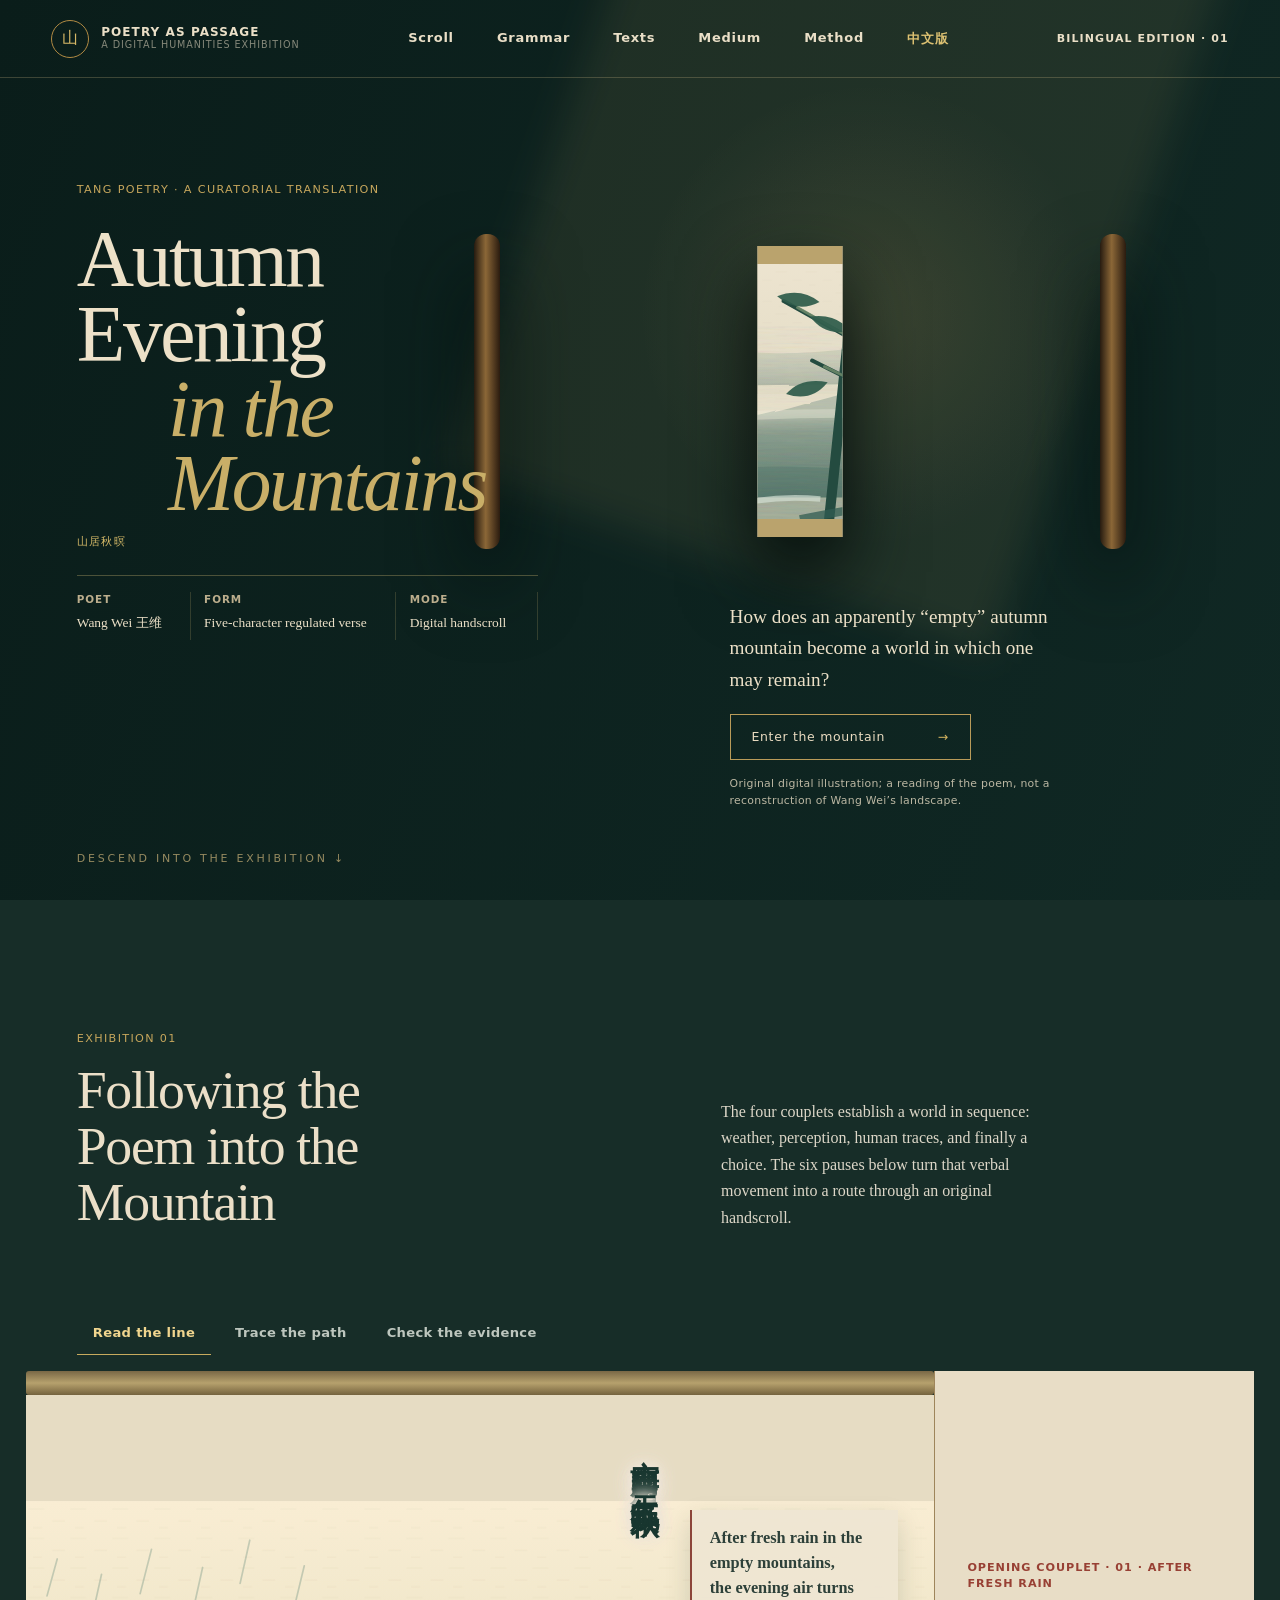
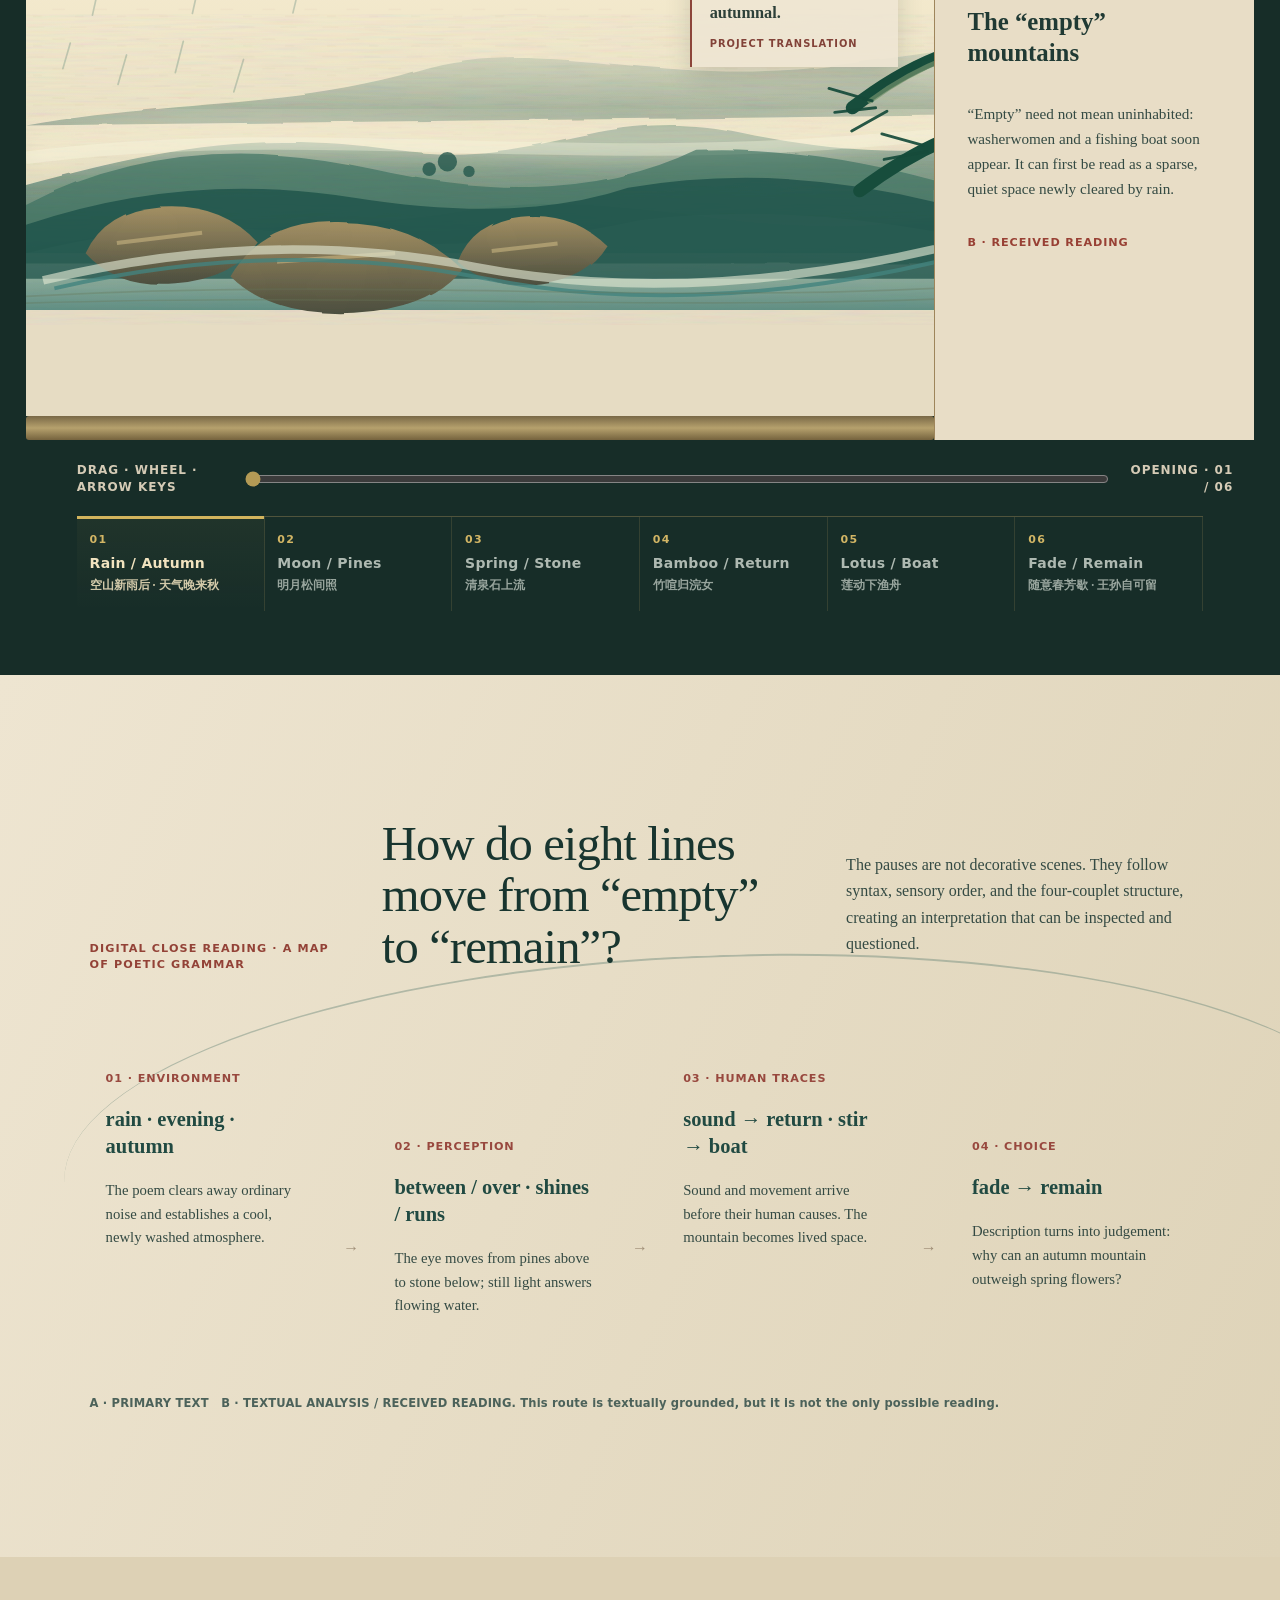
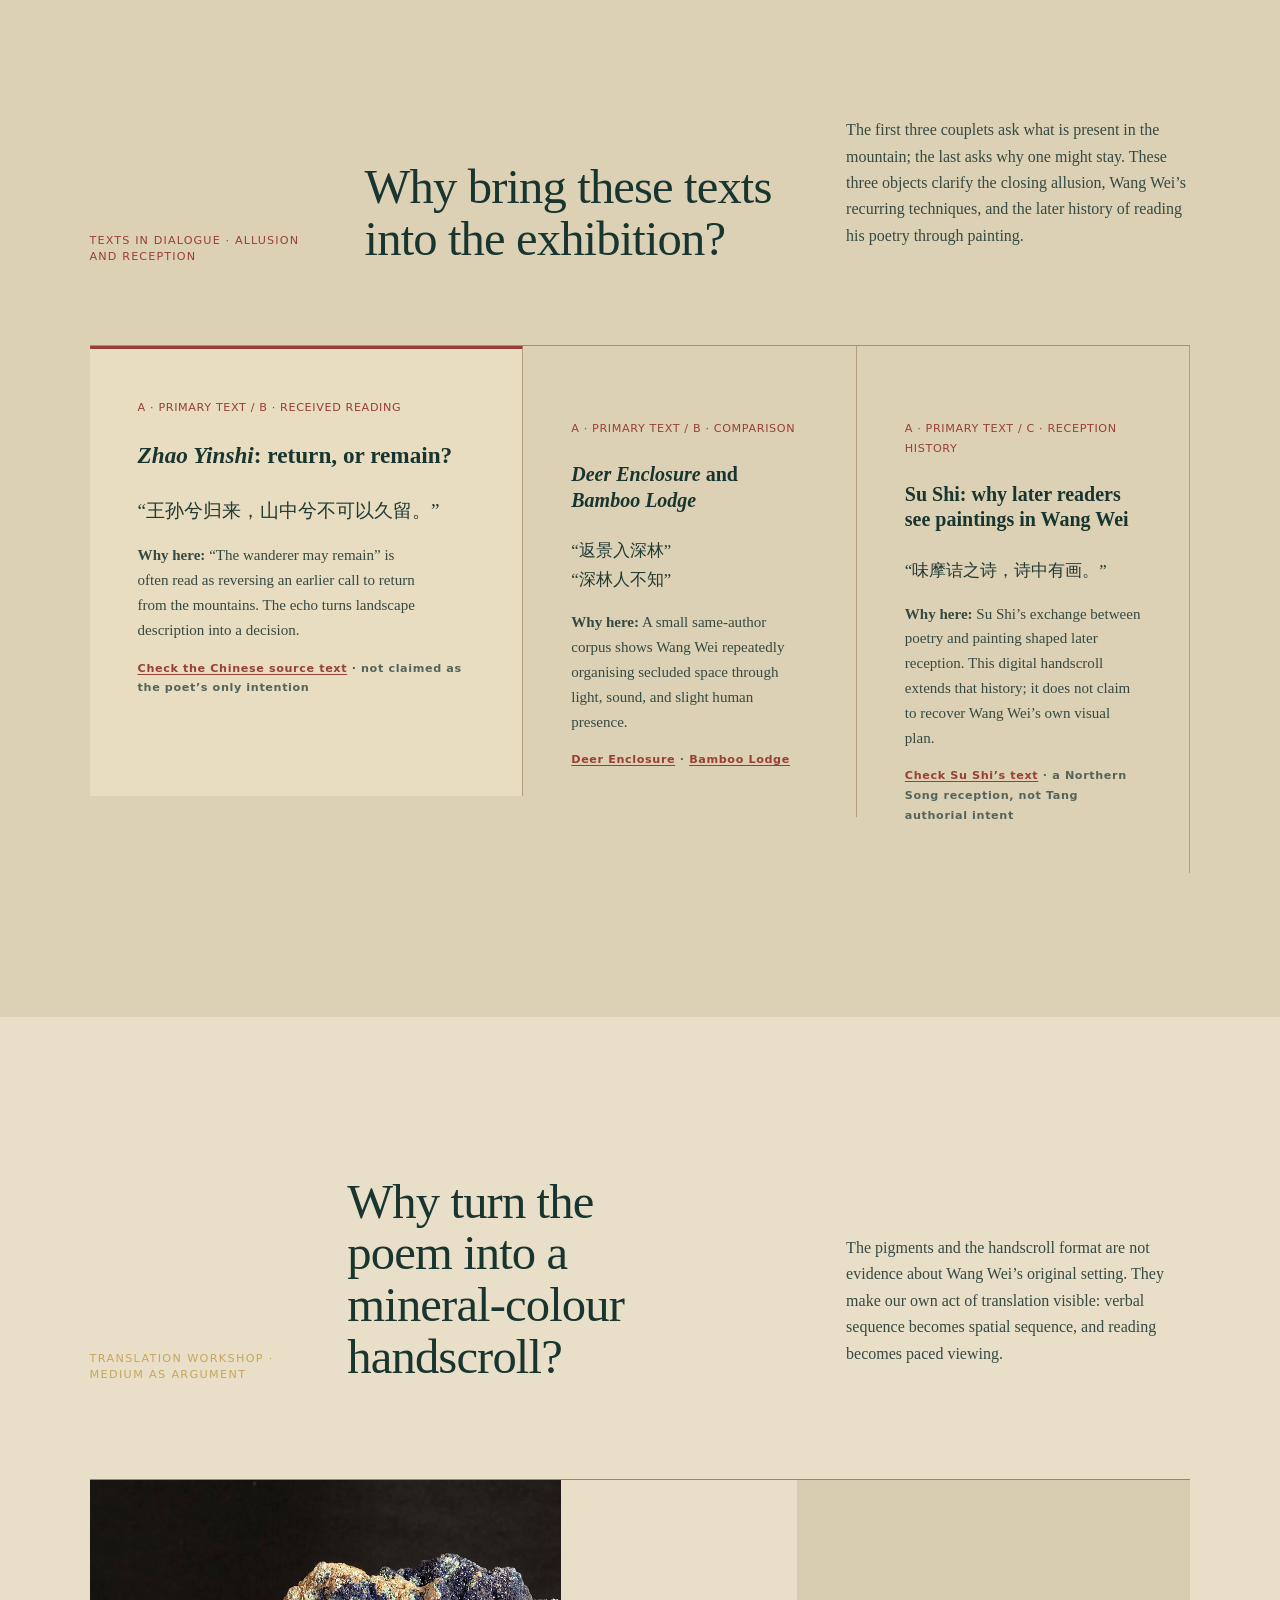
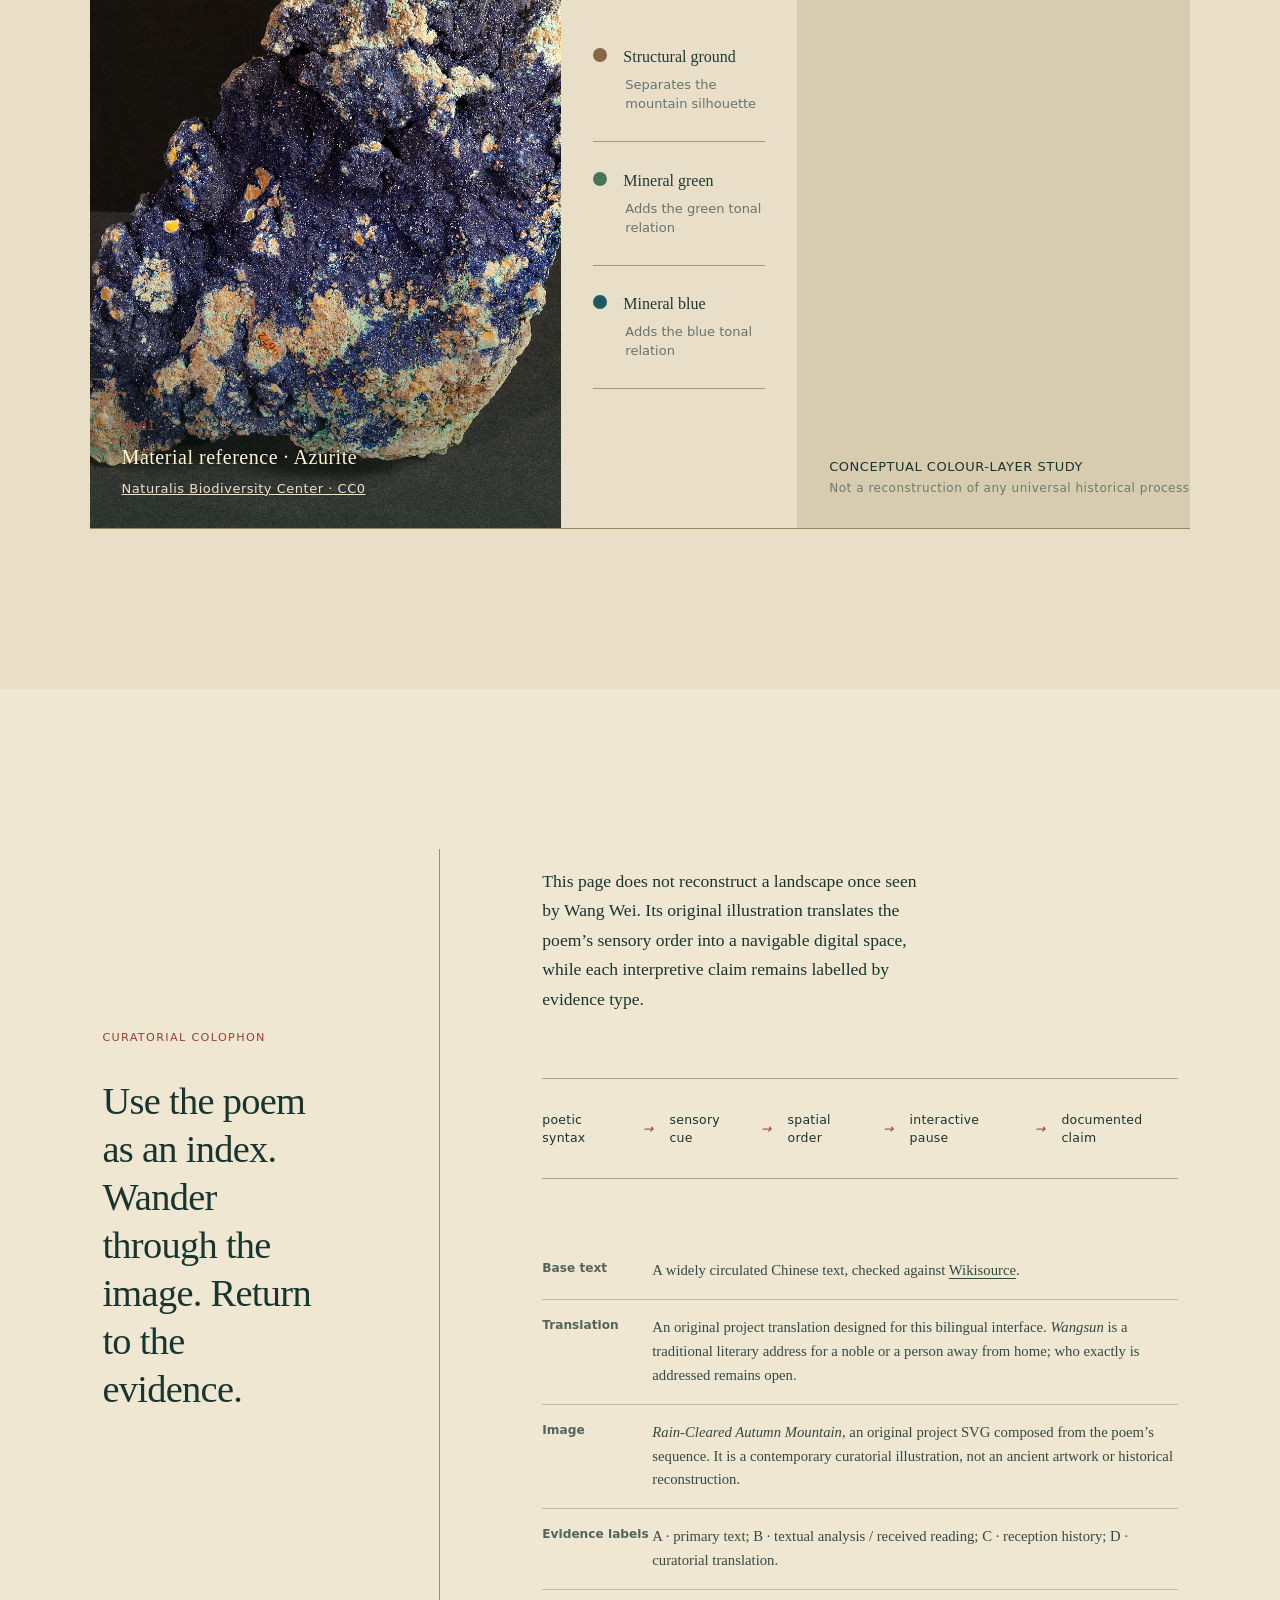
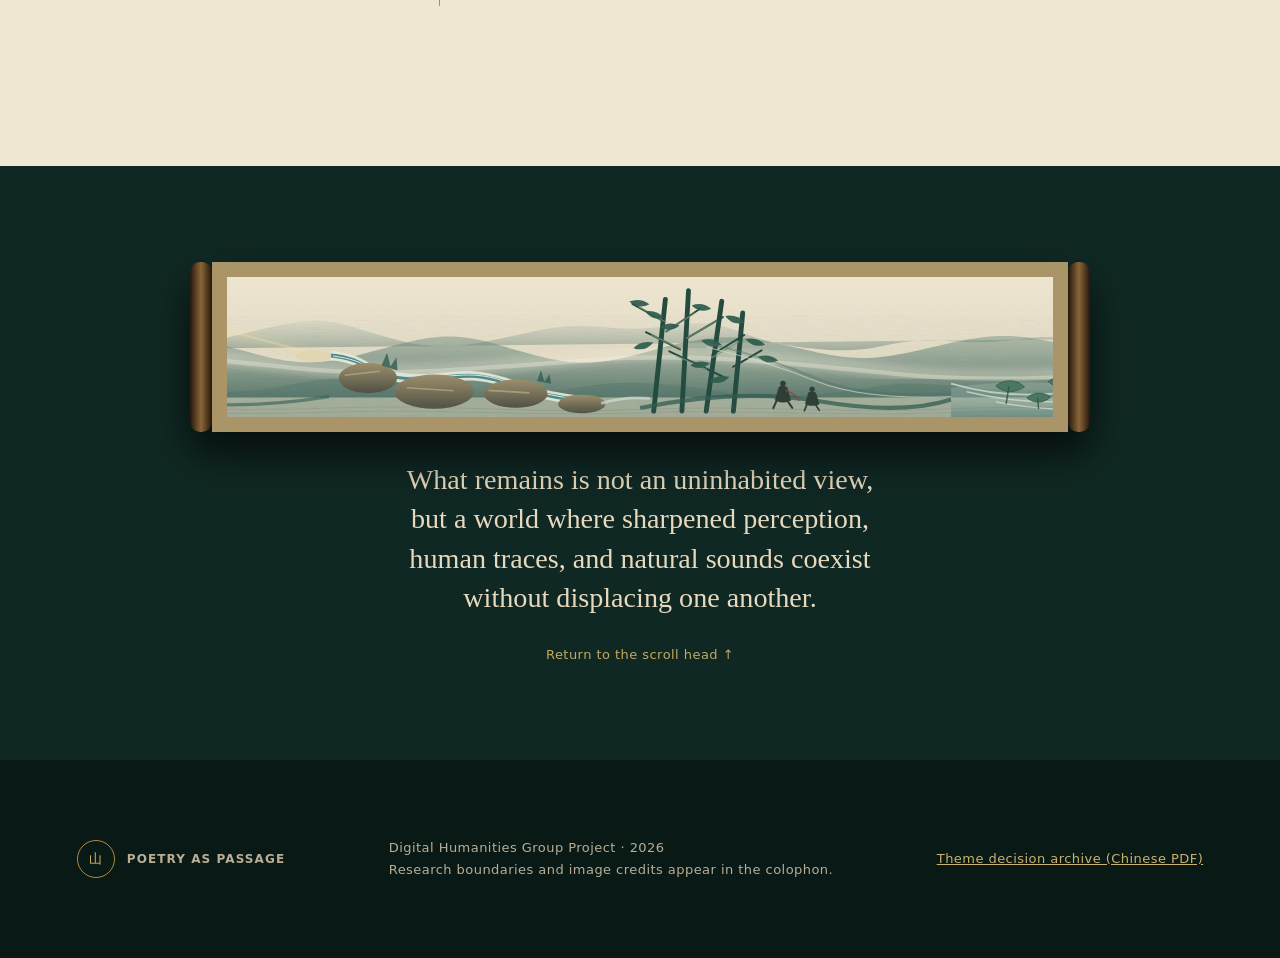
==== index.html @ 77732bb8 "Build bilingual poetry handscroll exhibition" ====
<!doctype html>
<html lang="en">
<head>
  <meta charset="utf-8">
  <meta name="viewport" content="width=device-width,initial-scale=1">
  <meta name="theme-color" content="#102824">
  <meta name="description" content="A bilingual digital handscroll close-reading Wang Wei's Autumn Evening in the Mountains.">
  <title>Autumn Evening in the Mountains · A Bilingual Digital Handscroll</title>
  <link rel="stylesheet" href="style.css">
  <link rel="stylesheet" href="style-en.css">
  <script src="app-en.js" defer></script>
</head>
<body class="page-en">
  <a class="skip" href="#exhibition">Skip to the handscroll</a>
  <header class="museum-header">
    <a class="brand" href="#top"><i aria-hidden="true">山</i><span>POETRY AS PASSAGE<small>A DIGITAL HUMANITIES EXHIBITION</small></span></a>
    <nav aria-label="Main navigation">
      <a href="#exhibition">Scroll</a><a href="#syntax-title">Grammar</a><a href="#context-title">Texts</a><a href="#materials">Medium</a><a href="#method">Method</a><a class="language" href="zh.html" lang="zh-CN">中文版</a>
    </nav>
    <button class="menu" type="button" aria-label="Open navigation" aria-expanded="false">☰</button>
    <span class="edition">BILINGUAL EDITION · 01</span>
  </header>

  <main id="top">
    <section class="prologue">
      <div class="room-light"></div>
      <div class="label">
        <p>TANG POETRY · A CURATORIAL TRANSLATION</p>
        <h1>Autumn Evening<br><em>in the Mountains</em></h1>
        <p class="title-cn" lang="zh-CN">山居秋暝</p>
        <dl>
          <div><dt>POET</dt><dd>Wang Wei <span lang="zh-CN">王维</span></dd></div>
          <div><dt>FORM</dt><dd>Five-character regulated verse</dd></div>
          <div><dt>MODE</dt><dd>Digital handscroll</dd></div>
        </dl>
      </div>
      <div class="closed-scroll" aria-hidden="true"><span></span><figure><img src="assets/handscroll/autumn-mountain-scroll.svg" alt=""></figure><span></span></div>
      <div class="promise">
        <p>How does an apparently “empty” autumn mountain become a world in which one may remain?</p>
        <button class="unroll" type="button">Enter the mountain <i>→</i></button>
        <small>Original digital illustration; a reading of the poem, not a reconstruction of Wang Wei’s landscape.</small>
      </div>
      <span class="scroll-down">DESCEND INTO THE EXHIBITION ↓</span>
    </section>

    <section class="exhibition" id="exhibition">
      <div class="exhibition-head">
        <div><span>EXHIBITION 01</span><h2>Following the Poem into the Mountain</h2></div>
        <p>The four couplets establish a world in sequence: weather, perception, human traces, and finally a choice. The six pauses below turn that verbal movement into a route through an original handscroll.</p>
      </div>
      <div class="lens" role="group" aria-label="Interpretive layer">
        <button class="active" data-lens="poem">Read the line</button><button data-lens="painting">Trace the path</button><button data-lens="research">Check the evidence</button>
      </div>
      <div class="scroll-shell">
        <div class="silk-top"></div>
        <div class="handscroll" tabindex="0" aria-label="Bilingual horizontal handscroll for Autumn Evening in the Mountains. Browse with the mouse wheel, drag, arrow keys, or the range control.">
          <article class="scene scene-1" data-step="1" data-couplet="Opening couplet"><div class="verse"><div class="verse-cn" lang="zh-CN"><b>空山新雨后</b><b>天气晚来秋</b></div><div class="verse-en"><span>After fresh rain in the empty mountains,<br>the evening air turns autumnal.</span><small>Project translation</small></div></div></article>
          <article class="scene scene-2" data-step="2" data-couplet="Second couplet"><div class="verse"><div class="verse-cn" lang="zh-CN"><b>明月松间照</b></div><div class="verse-en"><span>The bright moon shines between the pines;</span><small>Project translation</small></div></div></article>
          <article class="scene scene-3" data-step="3" data-couplet="Second couplet"><div class="verse"><div class="verse-cn" lang="zh-CN"><b>清泉石上流</b></div><div class="verse-en"><span>a clear spring flows over stones.</span><small>Project translation</small></div></div></article>
          <article class="scene scene-4" data-step="4" data-couplet="Third couplet"><div class="verse"><div class="verse-cn" lang="zh-CN"><b>竹喧归浣女</b></div><div class="verse-en"><span>Bamboo resounds—the washerwomen return;</span><small>Project translation</small></div></div></article>
          <article class="scene scene-5" data-step="5" data-couplet="Third couplet"><div class="verse"><div class="verse-cn" lang="zh-CN"><b>莲动下渔舟</b></div><div class="verse-en"><span>lotus leaves stir—a fishing boat moves downriver.</span><small>Project translation</small></div></div></article>
          <article class="scene scene-6" data-step="6" data-couplet="Closing couplet"><div class="verse"><div class="verse-cn" lang="zh-CN"><b>随意春芳歇</b><b>王孙自可留</b></div><div class="verse-en"><span>Let spring blossoms fade as they will:<br><i>Wangsun</i>—you may remain.</span><small>Project translation</small></div></div></article>
        </div>
        <div class="scroll-note" aria-live="polite"><span>OPENING COUPLET · 01</span><h3>“Empty” does not mean uninhabited</h3><p>People and boats appear later. Here, “empty mountains” first names a quiet, spacious condition of perception.</p><small>B · RECEIVED READING</small></div>
        <div class="silk-bottom"></div>
      </div>
      <div class="scroll-controls"><span class="hint">DRAG · WHEEL · ARROW KEYS</span><input class="scroll-progress" type="range" min="0" max="100" value="0" aria-label="Handscroll position"><span class="step">01 / 06</span></div>
      <div class="stop-picker" role="group" aria-label="Jump to a reading stop">
        <button type="button" data-stop="0" aria-current="true"><span>01</span><b>Rain / Autumn</b><small lang="zh-CN">空山新雨后 · 天气晚来秋</small></button>
        <button type="button" data-stop="1"><span>02</span><b>Moon / Pines</b><small lang="zh-CN">明月松间照</small></button>
        <button type="button" data-stop="2"><span>03</span><b>Spring / Stone</b><small lang="zh-CN">清泉石上流</small></button>
        <button type="button" data-stop="3"><span>04</span><b>Bamboo / Return</b><small lang="zh-CN">竹喧归浣女</small></button>
        <button type="button" data-stop="4"><span>05</span><b>Lotus / Boat</b><small lang="zh-CN">莲动下渔舟</small></button>
        <button type="button" data-stop="5"><span>06</span><b>Fade / Remain</b><small lang="zh-CN">随意春芳歇 · 王孙自可留</small></button>
      </div>
    </section>

    <section class="syntax" aria-labelledby="syntax-title">
      <div class="syntax-head"><span>DIGITAL CLOSE READING · A MAP OF POETIC GRAMMAR</span><h2 id="syntax-title">How do eight lines move from “empty” to “remain”?</h2><p>The pauses are not decorative scenes. They follow syntax, sensory order, and the four-couplet structure, creating an interpretation that can be inspected and questioned.</p></div>
      <div class="syntax-flow">
        <article><b>01 · ENVIRONMENT</b><strong>rain · evening · autumn</strong><p>The poem clears away ordinary noise and establishes a cool, newly washed atmosphere.</p></article><i>→</i>
        <article><b>02 · PERCEPTION</b><strong>between / over · shines / runs</strong><p>The eye moves from pines above to stone below; still light answers flowing water.</p></article><i>→</i>
        <article><b>03 · HUMAN TRACES</b><strong>sound → return · stir → boat</strong><p>Sound and movement arrive before their human causes. The mountain becomes lived space.</p></article><i>→</i>
        <article><b>04 · CHOICE</b><strong>fade → remain</strong><p>Description turns into judgement: why can an autumn mountain outweigh spring flowers?</p></article>
      </div>
      <small>A · PRIMARY TEXT &nbsp; B · TEXTUAL ANALYSIS / RECEIVED READING. This route is textually grounded, but it is not the only possible reading.</small>
    </section>

    <section class="context" aria-labelledby="context-title">
      <div class="context-intro"><span>TEXTS IN DIALOGUE · ALLUSION AND RECEPTION</span><h2 id="context-title">Why bring these texts into the exhibition?</h2><p>The first three couplets ask what is present in the mountain; the last asks why one might stay. These three objects clarify the closing allusion, Wang Wei’s recurring techniques, and the later history of reading his poetry through painting.</p></div>
      <div class="context-row">
        <article class="complete"><span>A · PRIMARY TEXT / B · RECEIVED READING</span><h3><cite>Zhao Yinshi</cite>: return, or remain?</h3><blockquote lang="zh-CN">“王孙兮归来，山中兮不可以久留。”</blockquote><p><b>Why here:</b> “The wanderer may remain” is often read as reversing an earlier call to return from the mountains. The echo turns landscape description into a decision.</p><small><a href="https://zh.wikisource.org/wiki/楚辭/招隱士" target="_blank" rel="noopener">Check the Chinese source text</a> · not claimed as the poet’s only intention</small></article>
        <article><span>A · PRIMARY TEXT / B · COMPARISON</span><h3><cite>Deer Enclosure</cite> and <cite>Bamboo Lodge</cite></h3><blockquote lang="zh-CN">“返景入深林”<br>“深林人不知”</blockquote><p><b>Why here:</b> A small same-author corpus shows Wang Wei repeatedly organising secluded space through light, sound, and slight human presence.</p><small><a href="https://zh.wikisource.org/wiki/鹿柴" target="_blank" rel="noopener">Deer Enclosure</a> · <a href="https://zh.wikisource.org/wiki/竹里館" target="_blank" rel="noopener">Bamboo Lodge</a></small></article>
        <article><span>A · PRIMARY TEXT / C · RECEPTION HISTORY</span><h3>Su Shi: why later readers see paintings in Wang Wei</h3><blockquote lang="zh-CN">“味摩诘之诗，诗中有画。”</blockquote><p><b>Why here:</b> Su Shi’s exchange between poetry and painting shaped later reception. This digital handscroll extends that history; it does not claim to recover Wang Wei’s own visual plan.</p><small><a href="https://zh.wikisource.org/wiki/書摩詰藍田煙雨圖" target="_blank" rel="noopener">Check Su Shi’s text</a> · a Northern Song reception, not Tang authorial intent</small></article>
      </div>
    </section>

    <section class="materials" id="materials">
      <div class="section-title"><span>TRANSLATION WORKSHOP · MEDIUM AS ARGUMENT</span><h2>Why turn the poem into a mineral-colour handscroll?</h2><p>The pigments and the handscroll format are not evidence about Wang Wei’s original setting. They make our own act of translation visible: verbal sequence becomes spatial sequence, and reading becomes paced viewing.</p></div>
      <div class="display-case">
        <div class="pigment-main"><img class="mineral-photo" src="assets/handscroll/azurite-cc0.jpg" alt="A specimen of the blue mineral azurite"><p><span>M-01</span><b>Material reference · Azurite</b><a href="https://commons.wikimedia.org/wiki/File:Naturalis_Biodiversity_Center_-_Azurite_-_mineral.jpg" target="_blank" rel="noopener">Naturalis Biodiversity Center · CC0</a></p></div>
        <div class="samples" aria-label="Conceptual colour layers"><button data-layer="ground"><i></i><b>Structural ground</b><small>Separates the mountain silhouette</small></button><button data-layer="green"><i></i><b>Mineral green</b><small>Adds the green tonal relation</small></button><button data-layer="blue"><i></i><b>Mineral blue</b><small>Adds the blue tonal relation</small></button></div>
        <div class="layer-demo"><span class="mount ground"></span><span class="mount green"></span><span class="mount blue"></span><p>CONCEPTUAL COLOUR-LAYER STUDY<br><small>Not a reconstruction of any universal historical process</small></p></div>
      </div>
    </section>

    <section class="method" id="method">
      <div class="colophon"><p>CURATORIAL COLOPHON</p><h2>Use the poem as an index. Wander through the image. Return to the evidence.</h2></div>
      <div class="method-copy">
        <p class="lead">This page does not reconstruct a landscape once seen by Wang Wei. Its original illustration translates the poem’s sensory order into a navigable digital space, while each interpretive claim remains labelled by evidence type.</p>
        <div class="method-chain"><span>poetic syntax</span><i>→</i><span>sensory cue</span><i>→</i><span>spatial order</span><i>→</i><span>interactive pause</span><i>→</i><span>documented claim</span></div>
        <dl>
          <div><dt>Base text</dt><dd>A widely circulated Chinese text, checked against <a href="https://zh.wikisource.org/wiki/山居秋暝" target="_blank" rel="noopener">Wikisource</a>.</dd></div>
          <div><dt>Translation</dt><dd>An original project translation designed for this bilingual interface. <i>Wangsun</i> is a traditional literary address for a noble or a person away from home; who exactly is addressed remains open.</dd></div>
          <div><dt>Image</dt><dd><cite>Rain-Cleared Autumn Mountain</cite>, an original project SVG composed from the poem’s sequence. It is a contemporary curatorial illustration, not an ancient artwork or historical reconstruction.</dd></div>
          <div><dt>Evidence labels</dt><dd>A · primary text; B · textual analysis / received reading; C · reception history; D · curatorial translation.</dd></div>
        </dl>
      </div>
    </section>

    <section class="epilogue"><div class="end-scroll"><span></span><img src="assets/handscroll/autumn-mountain-scroll.svg" alt="A miniature view of the original Rain-Cleared Autumn Mountain digital handscroll"><span></span></div><p>What remains is not an uninhabited view, but a world where sharpened perception, human traces, and natural sounds coexist without displacing one another.</p><a href="#top">Return to the scroll head ↑</a></section>
  </main>
  <footer><div class="brand"><i aria-hidden="true">山</i><span>POETRY AS PASSAGE</span></div><p>Digital Humanities Group Project · 2026<br>Research boundaries and image credits appear in the colophon.</p><a href="planning/theme-review/诗歌文化主题方案评审.pdf">Theme decision archive (Chinese PDF)</a></footer>
</body>
</html>
---- style.css ----
:root{--room:#102824;--room2:#0a1d1a;--silk:#e6dcc3;--old:#c8b990;--blue:#1c5961;--blue2:#4e817b;--green:#47735b;--green2:#789276;--ochre:#876747;--gold:#b18a43;--ink:#203a34;--red:#984034;--ui:system-ui,-apple-system,"Segoe UI",sans-serif;--serif:"Songti SC","Noto Serif CJK SC",STSong,serif}*{box-sizing:border-box}html{scroll-behavior:smooth}body{margin:0;overflow-x:hidden;background:var(--silk);color:var(--ink);font-family:var(--serif)}a{color:inherit}.skip{position:absolute;left:-9999px}.skip:focus{left:1rem;top:1rem;z-index:99;background:white;padding:1rem}.museum-header{height:78px;position:absolute;z-index:20;width:100%;display:flex;align-items:center;padding:0 4vw;color:#eadfc7;border-bottom:1px solid #d2bd8740}.brand{display:flex;align-items:center;text-decoration:none}.brand i{display:grid;place-items:center;width:38px;height:38px;border:1px solid var(--gold);border-radius:50%;font-style:normal;color:#d6b766;margin-right:12px}.brand span{font-weight:600;letter-spacing:.18em}.brand small{display:block;font:7px var(--ui);letter-spacing:.22em;opacity:.55}.museum-header nav{display:flex;gap:2.7rem;margin:auto}.museum-header nav a{text-decoration:none;font-size:12px;letter-spacing:.18em}.edition{font:9px var(--ui);letter-spacing:.2em}.menu{display:none}.prologue{min-height:100svh;position:relative;overflow:hidden;background:radial-gradient(circle at 68% 35%,#d1af6a24,transparent 22%),linear-gradient(110deg,var(--room2),var(--room));color:#ede1c8;padding:19vh 6vw 9vh}.room-light{position:absolute;width:45vw;height:100vh;right:10vw;top:-35vh;background:#d3b36818;transform:rotate(19deg);filter:blur(18px)}.label{position:relative;z-index:3;width:28vw}.label>p,.section-title>span,.exhibition-head span{font:9px var(--ui);letter-spacing:.24em;color:#c6a65c}.label h1{font:500 clamp(4.8rem,8vw,8.2rem)/.83 var(--serif);letter-spacing:.13em;margin:2rem 0}.label h1 em{font-style:normal;color:#c9af68;margin-left:.65em}.label dl{display:grid;grid-template-columns:repeat(3,1fr);border-top:1px solid #d0b87255;padding-top:1rem}.label dl div{border-right:1px solid #d0b87233}.label dt{font:8px var(--ui);letter-spacing:.15em;color:#bcae8d}.label dd{margin:.45rem 0;font-size:12px}.closed-scroll{position:absolute;z-index:2;left:37vw;top:26vh;width:51vw;height:35vh;display:grid;grid-template-columns:26px 1fr 26px;filter:drop-shadow(0 35px 38px #020b09)}.closed-scroll>span{background:linear-gradient(90deg,#261b10,#8b6737 45%,#2a1b0f);border-radius:12px}.closed-scroll figure{margin:12px -3px;overflow:hidden;border:18px solid #baa36d;background:var(--silk);display:flex;align-items:center}.closed-scroll img{width:100%;height:100%;object-fit:cover;transform:scale(1.15)}.promise{position:absolute;z-index:4;right:5vw;bottom:10vh;width:31vw}.promise>p{font-size:1.45rem;line-height:1.8}.unroll{background:transparent;color:#e9dbc0;border:1px solid #b99b59;padding:1rem 1.3rem;font:12px var(--serif);letter-spacing:.15em;cursor:pointer}.unroll i{font-style:normal;margin-left:3rem;color:#d3b35f}.promise small{display:block;margin-top:1rem;font:8px var(--ui);letter-spacing:.12em;opacity:.55}.scroll-down{position:absolute;bottom:2rem;left:6vw;font:8px var(--ui);letter-spacing:.25em;color:#bca772}.exhibition{background:#172d28;padding:8rem 0 4rem;color:#ebdfc8;overflow:hidden}.exhibition-head{display:grid;grid-template-columns:1fr 1.5fr .7fr;gap:5vw;align-items:end;padding:0 6vw 4rem}.exhibition-head h2,.section-title h2{font:500 clamp(3.2rem,6vw,6rem)/1.05 var(--serif);margin:1rem 0}.exhibition-head>p{font-size:14px;line-height:2;color:#c9bea9}.lens{margin:0 6vw 1rem;display:flex;gap:.5rem}.lens button{background:none;border:0;border-bottom:1px solid transparent;color:#9eaa9d;padding:.6rem 1rem;font:11px var(--serif)}.lens button.active{color:#dfc77f;border-color:#c7aa5e}.scroll-shell{position:relative;margin:0 2vw}.silk-top,.silk-bottom{height:24px;background:linear-gradient(#796846,#b6a16d,#75633e);border-radius:3px}.handscroll{height:69vh;min-height:560px;display:flex;overflow-x:auto;overflow-y:hidden;scrollbar-width:none;background:var(--silk);cursor:grab;overscroll-behavior-x:contain}.handscroll::-webkit-scrollbar{display:none}.handscroll.dragging{cursor:grabbing}.scene{flex:0 0 125vw;max-width:1800px;height:100%;position:relative;background-image:linear-gradient(90deg,#e8ddc9aa,transparent 13% 87%,#e4d8c3aa),url('assets/handscroll/autumn-mountain-scroll.svg');background-size:auto 100%;background-position:center;background-repeat:no-repeat;border-right:1px solid #9b845340}.scene:nth-child(even){background-image:linear-gradient(90deg,#e8ddc9aa,transparent 13% 87%,#e4d8c3aa),url('assets/handscroll/autumn-mountain-scroll.svg')}.scene-1{background-position:left center}.scene-2{background-position:28% center}.scene-3{background-position:52% center}.scene-4{background-position:70% center}.scene-5{background-position:87% center}.scene-6{background-position:right center}.scene:after{content:"";position:absolute;inset:0;background:radial-gradient(ellipse at 55% 40%,transparent 0 35%,#e4d7bb45 72%);pointer-events:none}.verse{position:absolute;z-index:3;right:12%;top:11%;display:flex;gap:1.4rem;writing-mode:vertical-rl}.verse b{font-size:clamp(1.4rem,2.4vw,2.3rem);font-weight:500;letter-spacing:.25em;text-shadow:0 1px #f0e5cb}.scene aside{position:absolute;z-index:3;left:8%;bottom:9%;width:280px;background:#e7dcc9e8;border-top:2px solid var(--red);padding:1.4rem;box-shadow:0 15px 40px #493b2230}.scene aside span{font:8px var(--ui);letter-spacing:.2em;color:var(--red)}.scene aside h3{margin:.8rem 0;font-size:1.35rem}.scene aside p{font-size:12px;line-height:1.8;margin:0;color:#52645c}.handscroll[data-lens=painting] aside p:before{content:"画家视线 · 平远、深远与高远共同组织画面。\A";white-space:pre;color:var(--blue)}.handscroll[data-lens=research] aside p:before{content:"策展说明 · 图像与诗作无直接历史对应。\A";white-space:pre;color:var(--red)}.scroll-controls{display:grid;grid-template-columns:150px 1fr 80px;align-items:center;gap:1rem;margin:1.4rem 6vw 0;font:8px var(--ui);letter-spacing:.18em;color:#b8ac92}.hint{transition:.4s}.hint.hidden{opacity:0}.scroll-progress{width:100%;accent-color:#b49a55}.step{text-align:right}.materials{padding:10rem 7vw;background:#e9dfc8}.section-title{display:grid;grid-template-columns:.6fr 1.5fr 1fr;gap:4vw;align-items:end}.section-title h2{grid-column:2;margin:0}.section-title>p{grid-column:3;line-height:2;color:#607067}.display-case{min-height:650px;margin-top:6rem;display:grid;grid-template-columns:1.2fr .6fr 1fr;border-top:1px solid #9c8764;border-bottom:1px solid #9c8764}.pigment-main{position:relative;background:#d5c7a6;display:grid;place-items:center;overflow:hidden}.mineral{width:280px;height:330px;clip-path:polygon(16% 20%,35% 2%,63% 8%,94% 39%,80% 82%,49% 100%,12% 77%,0 42%);background:radial-gradient(circle at 35% 25%,#81aaa2 0 3%,transparent 4%),repeating-linear-gradient(132deg,#174c57 0 12px,#2f6e70 13px 25px,#1a555e 26px 38px);filter:drop-shadow(22px 28px 18px #54462866)}.pigment-main p{position:absolute;left:2rem;bottom:1rem;font:9px var(--ui);letter-spacing:.12em}.pigment-main p span{color:var(--red);margin-right:1rem}.pigment-main p b{display:block;font:1.2rem var(--serif);margin:.5rem 0}.samples{display:flex;flex-direction:column;justify-content:center;padding:2rem}.samples button{text-align:left;background:none;border:0;border-bottom:1px solid #aa9673;padding:1.7rem 0;color:var(--ink)}.samples i{display:inline-block;width:14px;height:14px;border-radius:50%;background:var(--ochre);margin-right:1rem}.samples button:nth-child(2) i{background:var(--green)}.samples button:nth-child(3) i{background:var(--blue)}.samples b{font:1rem var(--serif)}.samples small{display:block;margin:.5rem 0 0 2rem;color:#68736c}.samples button.active{padding-left:1rem}.layer-demo{position:relative;overflow:hidden;background:#d8ccb0}.mount{position:absolute;inset:18% 8% 15%;clip-path:polygon(0 100%,20% 48%,34% 76%,55% 5%,70% 55%,82% 34%,100% 100%);opacity:0;transition:.5s}.mount.visible{opacity:1}.mount.ground{background:#896d4b}.mount.green{background:#47735bbd;transform:scale(.92);transform-origin:bottom}.mount.blue{background:#1c596195;transform:scale(.8);transform-origin:bottom}.layer-demo p{position:absolute;left:2rem;bottom:1rem;font-size:10px;letter-spacing:.12em}.layer-demo small{opacity:.55}.method{padding:10rem 8vw;background:#f0e7d2;display:grid;grid-template-columns:.8fr 1.6fr;gap:8vw}.colophon{border-right:1px solid #a78b62;padding-right:4vw}.colophon>p{writing-mode:vertical-rl;color:var(--red);letter-spacing:.35em}.colophon h2{font:500 3rem/1.5 var(--serif);writing-mode:vertical-rl;height:430px;margin:0 auto}.method-copy .lead{font-size:1.2rem;line-height:2}.method-chain{display:flex;gap:1rem;align-items:center;margin:4rem 0;padding:2rem 0;border-block:1px solid #b4a17c;font-size:13px}.method-chain i{color:var(--red)}.method-copy dl div{display:grid;grid-template-columns:110px 1fr;padding:1rem 0;border-bottom:1px solid #c9b999}.method-copy dt{font-weight:bold}.method-copy dd{margin:0;color:#5d6b64;line-height:1.7}.epilogue{min-height:65vh;background:var(--room);color:#e7d9bd;display:grid;place-items:center;padding:6rem}.end-scroll{width:min(900px,80vw);height:170px;display:grid;grid-template-columns:22px 1fr 22px;filter:drop-shadow(0 22px 20px #050e0c)}.end-scroll span{background:linear-gradient(90deg,#24170d,#8a6638,#25170c);border-radius:10px}.end-scroll img{width:100%;height:100%;object-fit:cover;border:15px solid #aa9568}.epilogue>p{font-size:2rem;letter-spacing:.4em}.epilogue>a{text-decoration:none;font-size:11px;color:#c5a95f}footer{background:#091916;color:#b9ae95;padding:4rem 6vw;display:flex;justify-content:space-between;align-items:center;font:10px var(--ui);letter-spacing:.08em}footer a{color:#cbb170}.menu:focus-visible,button:focus-visible,a:focus-visible,.handscroll:focus-visible{outline:2px solid #d2b45d;outline-offset:4px}
@media(max-width:720px){.museum-header{height:66px}.museum-header .edition{display:none}.menu{display:block;margin-left:auto;background:none;border:0;color:#eadfc7;font-size:20px}.museum-header nav{display:none;position:absolute;top:66px;right:1rem;background:#17352f;padding:1.5rem;flex-direction:column}.museum-header nav.open{display:flex}.prologue{padding:16vh 1.4rem 6vh;min-height:850px}.label{width:70%}.label h1{font-size:4.4rem}.closed-scroll{left:8%;top:49%;width:84%;height:21vh}.promise{right:1.4rem;bottom:8vh;width:75%}.promise>p{font-size:1.1rem}.exhibition{padding-top:6rem}.exhibition-head{grid-template-columns:1fr;padding:0 1.4rem 3rem}.lens{margin-left:1.4rem}.scroll-shell{margin:0}.handscroll{height:70vh;min-height:600px;scroll-snap-type:x mandatory}.scene{flex-basis:100vw;scroll-snap-align:start;background-size:auto 100%}.scene aside{left:1rem;bottom:1rem;width:calc(100% - 2rem)}.verse{right:1.2rem}.scroll-controls{margin:1rem 1.4rem;grid-template-columns:1fr 65px}.hint{display:none}.section-title{display:block}.section-title h2{font-size:3.2rem;margin:1rem 0}.materials{padding:6rem 1.4rem}.display-case{grid-template-columns:1fr}.pigment-main{min-height:500px}.samples{padding:1rem}.layer-demo{min-height:420px}.method{padding:6rem 1.4rem;grid-template-columns:1fr}.colophon{border-right:0;border-bottom:1px solid #a78b62}.colophon h2{writing-mode:initial;height:auto;margin:2rem 0;font-size:2.4rem}.colophon>p{writing-mode:initial}.method-chain{overflow:auto;white-space:nowrap}.method-copy dl div{grid-template-columns:1fr}.epilogue{padding:4rem 1.4rem}.end-scroll{width:95vw;height:120px}.epilogue>p{font-size:1.4rem}footer{flex-direction:column;align-items:flex-start;gap:2rem}}
@media(prefers-reduced-motion:reduce){*{scroll-behavior:auto!important;transition:none!important;animation:none!important}}

/* v2 review corrections: one continuous picture field and notes outside the painting */
.closed-scroll figure{clip-path:inset(0 43%);transition:clip-path 1.35s cubic-bezier(.2,.75,.2,1)}.prologue.opened .closed-scroll figure{clip-path:inset(0)}.prologue.opened .closed-scroll>span:first-child{transform:translateX(-18px)}.prologue.opened .closed-scroll>span:last-child{transform:translateX(18px)}.closed-scroll>span{transition:transform 1.35s cubic-bezier(.2,.75,.2,1)}
.scroll-shell{display:grid;grid-template-columns:minmax(0,1fr) 320px;grid-template-rows:24px minmax(560px,69vh) 24px;margin:0 2vw}.silk-top{grid-column:1;grid-row:1}.handscroll{grid-column:1;grid-row:2;position:relative;height:auto;min-height:0}.silk-bottom{grid-column:1;grid-row:3}.scroll-note{grid-column:2;grid-row:1/4;background:#e8ddc6;color:var(--ink);border-left:1px solid #9e855b;padding:clamp(2rem,4vw,4rem) 2rem;display:flex;flex-direction:column;justify-content:center}.scroll-note>span{font:8px var(--ui);letter-spacing:.2em;color:var(--red)}.scroll-note h3{font-size:1.55rem;margin:1rem 0}.scroll-note p{font-size:12px;line-height:1.9;color:#596a61}.scroll-note small{margin-top:1.2rem;font:8px var(--ui);letter-spacing:.15em;color:var(--red)}
.handscroll:before{content:"";position:absolute;z-index:0;left:0;top:0;width:9600px;height:100%;background:url('assets/handscroll/autumn-mountain-scroll.svg') center/100% 100% no-repeat}.scene{flex:0 0 1600px;max-width:none;background:none!important;border:0}.scene:after{background:linear-gradient(90deg,#e8ddc333,transparent 15% 85%,#e8ddc333)}.scene aside{display:none}.verse{z-index:2}.scroll-controls{grid-template-columns:150px 1fr 80px}.mineral-photo{width:100%;height:100%;object-fit:cover;filter:saturate(.85) contrast(1.04)}.pigment-main:after{content:"";position:absolute;inset:0;background:linear-gradient(180deg,transparent 55%,#192d2788)}.pigment-main p{z-index:2;color:#eee1c5}.pigment-main p b{color:#fff3d2}
@media(max-width:720px){.scroll-shell{display:grid;grid-template-columns:1fr;grid-template-rows:20px 62vh auto 20px;margin:0}.silk-top{grid-column:1;grid-row:1}.handscroll{grid-column:1;grid-row:2;min-height:0;scroll-snap-type:x proximity}.scroll-note{grid-column:1;grid-row:3;padding:1.4rem;min-height:180px;border-left:0;border-top:1px solid #9e855b}.silk-bottom{grid-column:1;grid-row:4}.handscroll:before{width:6000px}.scene{flex-basis:1000px;scroll-snap-align:none}.verse{right:4rem}.closed-scroll figure{clip-path:inset(0 40%)}}
.context{padding:9rem 7vw;background:#ddd1b5}.context-intro{display:grid;grid-template-columns:.7fr 1.4fr 1fr;gap:4vw;align-items:end}.context-intro>span{font:9px var(--ui);letter-spacing:.2em;color:var(--red)}.context-intro h2{font:500 clamp(3rem,5vw,5rem)/1.1 var(--serif);margin:0}.context-intro p{line-height:1.9;color:#5c6a62}.context-row{display:grid;grid-template-columns:repeat(3,1fr);margin-top:5rem;border-top:1px solid #a8916e}.context-row article{padding:3rem 3rem 3rem 0;border-right:1px solid #b29e7f}.context-row article+article{padding-left:3rem}.context-row span,.context-row small{font:8px var(--ui);letter-spacing:.15em;color:var(--red)}.context-row h3{font-size:1.55rem;margin:1.5rem 0}.context-row p{font-size:13px;line-height:1.9;color:#5b6961}.context-row small{color:#68776f}@media(max-width:720px){.context{padding:6rem 1.4rem}.context-intro{display:block}.context-intro h2{margin:1rem 0}.context-row{grid-template-columns:1fr}.context-row article,.context-row article+article{padding:2rem 0;border-right:0;border-bottom:1px solid #b29e7f}}
.context-row blockquote{font:1.2rem/1.8 var(--serif);margin:1rem 0;color:var(--ink)}.context-row .complete{background:#e7dcc3;padding-left:2rem}.context-row .future{opacity:.68}.context-row small a{color:var(--red)}

/* Typography system — audited by aesthetic and product design */
:root{--type-display:clamp(4.5rem,7.2vw,7.25rem);--type-section:clamp(2.75rem,4.5vw,4.75rem);--type-subsection:clamp(2.25rem,3.5vw,3.5rem);--type-object:1.5rem;--type-lead:1.125rem;--type-body:.9375rem;--type-note:.8125rem;--type-label:.6875rem}
.brand span{font-size:.9375rem;line-height:1.2;letter-spacing:.14em}.brand small{font-size:clamp(.625rem,.65vw,.6875rem);line-height:1.3;letter-spacing:.16em}.museum-header nav a{font-size:.8125rem;letter-spacing:.12em}.edition{font-size:.6875rem;line-height:1.4;letter-spacing:.14em}.label>p,.section-title>span,.exhibition-head span{font-size:.6875rem;line-height:1.5;letter-spacing:.16em}.label h1{font-size:var(--type-display);line-height:.94;letter-spacing:.08em}.label dt{font-size:.6875rem;line-height:1.4}.label dd{font-size:.875rem;line-height:1.5}.promise>p{font-size:clamp(1.125rem,1.45vw,1.375rem);line-height:1.75}.unroll{min-height:44px;font-size:.8125rem;line-height:1;letter-spacing:.12em}.promise small,.scroll-down{font-size:.6875rem;line-height:1.6;opacity:.78}.exhibition-head h2,.section-title h2{font-size:var(--type-section);line-height:1.08}.exhibition-head>p,.section-title>p{font-size:1rem;line-height:1.8;max-width:34em}.lens button{min-height:44px;padding:.7rem 1rem;font-size:.875rem;line-height:1;letter-spacing:.08em}.verse b{font-size:clamp(1.75rem,2.25vw,2.25rem);line-height:1.65;letter-spacing:.16em}.scroll-note{width:auto}.scroll-note>span{font-size:.75rem;line-height:1.4;letter-spacing:.14em}.scroll-note h3{font-size:clamp(1.375rem,1.7vw,1.75rem);line-height:1.3}.scroll-note p{font-size:.9375rem;line-height:1.8}.scroll-note small{font-size:.8125rem;line-height:1.5}.scroll-controls{font-size:.75rem;line-height:1.4}.context-intro h2{font-size:clamp(2.5rem,4vw,4rem);line-height:1.12}.context-intro p{font-size:.9375rem;line-height:1.8}.context-row span{font-size:.75rem;line-height:1.4}.context-row h3{font-size:1.5rem;line-height:1.35}.context-row p{font-size:.9375rem;line-height:1.8}.context-row small{font-size:.8125rem;line-height:1.6}.context-row blockquote{font-size:1.25rem;line-height:1.75}.context-row .future{opacity:1}.context-row .future>span,.context-row .future>small{color:#7d7362}.pigment-main p{font-size:.8125rem;line-height:1.55}.pigment-main p b{font-size:1.25rem;line-height:1.35}.samples button{min-height:64px}.samples b{font-size:1rem;line-height:1.4}.samples small{font-size:.8125rem;line-height:1.6}.layer-demo p{font-size:.8125rem;line-height:1.6}.layer-demo p small{font-size:.75rem}.colophon h2{font-size:clamp(2.25rem,3vw,3rem);line-height:1.35;letter-spacing:.04em}.method-copy .lead{font-size:1.125rem;line-height:1.9;max-width:36em}.method-chain{font-size:.875rem;line-height:1.4}.method-copy dt{font-size:.8125rem;line-height:1.6;font-weight:600}.method-copy dd{font-size:.875rem;line-height:1.75}.method-copy a,.context-row a{text-decoration:underline;text-underline-offset:.18em}.epilogue>p{font-size:clamp(1.5rem,2.2vw,2rem);line-height:1.5;letter-spacing:.2em}.epilogue>a{font-size:.8125rem;line-height:1.4}footer{font-size:.8125rem;line-height:1.7}footer>a{font-size:.8125rem}
@media(max-width:720px){:root{--type-display:clamp(3.5rem,17vw,4.25rem);--type-section:clamp(2.25rem,10.5vw,3rem);--type-subsection:2.25rem;--type-object:1.375rem;--type-lead:1rem;--type-body:1rem;--type-note:.875rem;--type-label:.75rem}.brand span{font-size:.875rem}.museum-header nav a{display:flex;align-items:center;min-height:44px;font-size:1rem}.label h1{font-size:var(--type-display);line-height:.96;letter-spacing:.09em}.label dt{font-size:.75rem}.label dd{font-size:.875rem}.promise>p{font-size:1.0625rem}.promise small,.scroll-down{font-size:.75rem}.exhibition-head h2,.section-title h2{font-size:var(--type-section);line-height:1.12}.exhibition-head>p,.section-title>p{font-size:.9375rem;line-height:1.8}.verse{gap:.85rem;right:3rem}.verse b{font-size:1.5rem;line-height:1.55;letter-spacing:.13em}.scroll-note>span{font-size:.75rem}.scroll-note h3{font-size:1.375rem}.scroll-note p{font-size:1rem;line-height:1.75}.scroll-note small{font-size:.875rem}.scroll-controls{font-size:.8125rem}.context-intro h2{font-size:clamp(2.25rem,10vw,2.5rem);line-height:1.15}.context-intro p,.context-row p{font-size:1rem;line-height:1.75}.context-row h3{font-size:1.375rem}.context-row small{font-size:.875rem}.context-row blockquote{font-size:1.125rem}.pigment-main p{font-size:.875rem;line-height:1.6}.samples button{min-height:56px}.samples small{font-size:.875rem}.layer-demo p{font-size:.875rem}.layer-demo p small{font-size:.75rem}.colophon h2{font-size:2rem;line-height:1.45}.method-copy .lead{font-size:1rem;line-height:1.85}.method-chain{font-size:.875rem}.method-copy dl div{gap:.4rem}.method-copy dt{font-size:.875rem}.method-copy dd{font-size:.9375rem}.epilogue>p{font-size:1.375rem;letter-spacing:.14em}footer{font-size:.875rem;line-height:1.65}}
.syntax{padding:9rem 7vw;background:#ede3cb}.syntax-head{display:grid;grid-template-columns:.7fr 1.4fr 1fr;gap:4vw;align-items:end}.syntax-head>span{font:var(--type-label)/1.4 var(--ui);letter-spacing:.16em;color:var(--red)}.syntax-head h2{font:500 var(--type-section)/1.08 var(--serif);margin:0}.syntax-head>p{font-size:var(--type-body);line-height:1.8;color:#5b6961}.syntax-flow{display:grid;grid-template-columns:1fr auto 1fr auto 1fr auto 1fr;gap:1.2rem;align-items:stretch;margin:5rem 0 2rem;border-block:1px solid #aa9573;padding:2rem 0}.syntax-flow article{padding:1rem}.syntax-flow b{display:block;font:var(--type-label)/1.4 var(--ui);letter-spacing:.12em;color:var(--red)}.syntax-flow strong{display:block;font:1.45rem/1.4 var(--serif);margin:1.2rem 0}.syntax-flow p{font-size:var(--type-body);line-height:1.8;color:#5b6961}.syntax-flow>i{align-self:center;color:var(--red);font-style:normal}.syntax>small{font:var(--type-note)/1.6 var(--ui);color:#68756d}.scroll-controls .step{min-width:110px}
@media(max-width:720px){.syntax{padding:6rem 1.4rem}.syntax-head{display:block}.syntax-head h2{margin:1rem 0;font-size:var(--type-section)}.syntax-flow{grid-template-columns:1fr;margin-top:3rem}.syntax-flow>i{transform:rotate(90deg);justify-self:center}.syntax-flow article{padding:1.4rem 0;border-bottom:1px solid #c1b08e}.syntax-flow strong{font-size:1.3rem}.scroll-controls{grid-template-columns:1fr 120px}}

/* Content-logic visual hierarchy: river-path syntax and primary/secondary textual evidence */
.syntax{background:linear-gradient(105deg,#17342e,#24453c);color:#eadfc9;position:relative;overflow:hidden}.syntax:after{content:"";position:absolute;left:6%;right:-10%;bottom:18%;height:28%;border-top:1px solid #b79a5b66;border-radius:50%;transform:rotate(-2deg);pointer-events:none}.syntax-head h2{font-size:var(--type-subsection);position:relative;z-index:1}.syntax-head>p{color:#c8c2b1;position:relative;z-index:1}.syntax-flow{position:relative;z-index:1;border-color:#c1a66855}.syntax-flow article{background:transparent;border:0}.syntax-flow strong{color:#e7d3a3}.syntax-flow p{color:#c9c3b2}.syntax>small{position:relative;z-index:1;color:#c8b784}.context-intro h2{font-size:var(--type-subsection)}.context-row{grid-template-columns:1.55fr .8fr .8fr;align-items:start}.context-row article{min-height:430px}.context-row .complete{padding:3rem;background:#e8dcc1;border-top:3px solid var(--red)}.context-row article:not(.complete){padding-top:4.5rem}.context-row article:not(.complete) h3{font-size:1.25rem}.context-row article:not(.complete) blockquote{font-size:1.05rem}.materials .section-title h2{font-size:var(--type-subsection)}
@media(max-width:720px){.syntax-head h2,.context-intro h2,.materials .section-title h2{font-size:2.15rem}.syntax-flow{display:flex;overflow-x:auto;gap:0;scroll-snap-type:x proximity;margin-inline:-1.4rem;padding-inline:1.4rem}.syntax-flow article{flex:0 0 78vw;scroll-snap-align:start;padding:1.5rem 1.2rem;border-right:1px solid #c1a66855;border-bottom:0}.syntax-flow>i{flex:0 0 30px;transform:none;display:grid;place-items:center}.context-row{display:flex;overflow-x:auto;gap:0;margin-inline:-1.4rem;padding-inline:1.4rem;scroll-snap-type:x proximity}.context-row article,.context-row article+article{flex:0 0 72vw;min-height:430px;padding:2rem 1.4rem;border-right:1px solid #b29e7f;border-bottom:0;scroll-snap-align:start}.context-row .complete{flex-basis:88vw;padding:2rem}.context-row article:not(.complete){padding-top:3.5rem}}
/* Bilingual handscroll legibility: the Chinese primary text remains the exhibit. */
.handscroll:before{filter:saturate(1.16) contrast(1.06)}
.verse b{color:#203a34;text-shadow:0 1px #f4ead4,0 0 10px #f1e7d0}

/* v4 — poem-aligned scroll, stronger reading contrast, and explicit stop navigation */
:root{--body:#344a43;--muted:#52645c;--dark-copy:#ddd7c8;--dark-muted:#c4c1b5}
body{color:#18352f;font-weight:500}
p,dd,small{font-weight:500}
strong,b,dt{font-weight:600}
.exhibition-head>p{color:var(--dark-copy);font-weight:500}
.lens button{color:#bdc6be;font-weight:600}
.lens button.active{color:#f0d58e}
.scroll-note p{color:var(--body);font-weight:500}
.scroll-note small,.scroll-note>span{font-weight:600}
.context-intro p,.context-row p,.method-copy dd,.section-title>p{color:var(--body)}
.context-row small,.method-copy dt{color:var(--muted);font-weight:600}
.scene:after{display:none}
.handscroll{scroll-snap-type:x proximity}
.scene{flex:0 0 100%;scroll-snap-align:start}
.handscroll:before{width:600%;filter:saturate(1.2) contrast(1.08)}
.verse b{font-weight:600;color:#18362f;text-shadow:0 0 10px #eee5d8,0 0 22px #eee5d8,0 1px #fff7e7}
.scroll-progress{height:22px;cursor:pointer}
.scroll-controls{color:#d5cbb6;font-weight:600}

.stop-picker{display:grid;grid-template-columns:repeat(6,minmax(0,1fr));margin:1.25rem 6vw 0;border-top:1px solid #a58e5b66}
.stop-picker button{position:relative;min-height:86px;padding:1rem .8rem;text-align:left;color:#aeb9b1;background:transparent;border:0;border-right:1px solid #a58e5b35;cursor:pointer;font-family:var(--ui)}
.stop-picker button:before{content:"";position:absolute;left:0;right:100%;top:-1px;height:3px;background:#d2b45d;transition:right .28s ease}
.stop-picker button[aria-current=true]{color:#f1e3bf;background:linear-gradient(#d2b45d0d,transparent)}
.stop-picker button[aria-current=true]:before{right:0}
.stop-picker span{display:block;font-size:.6875rem;line-height:1.3;letter-spacing:.12em;color:#d3b665;font-weight:700}
.stop-picker b{display:block;margin:.45rem 0 .3rem;font-size:.875rem;line-height:1.3;letter-spacing:.02em}
.stop-picker small{display:block;font-family:var(--serif);font-size:.75rem;line-height:1.45;color:inherit;opacity:.86}
.stop-picker button:focus-visible{outline:2px solid #d2b45d;outline-offset:3px;z-index:1}

/* The grammar map is a legible river path, not four dark cards. */
.syntax{background:linear-gradient(115deg,#eee5d1,#ded3b8);color:#18352f}
.syntax:after{left:5%;right:-8%;bottom:22%;height:46%;border-top:2px solid #5c7d7066;opacity:1}
.syntax-head h2{color:#18352f}
.syntax-head>p{color:var(--body);font-weight:500}
.syntax-head>span{color:#934237;font-weight:700}
.syntax-flow{min-height:340px;align-items:start;margin:4rem 0 1rem;padding:1.5rem 0;border:0}
.syntax-flow article{padding:0 1rem;background:none;border:0}
.syntax-flow article:nth-of-type(odd){margin-top:10px}
.syntax-flow article:nth-of-type(even){margin-top:78px}
.syntax-flow b{color:#98483e;font-weight:700}
.syntax-flow strong{color:#214a42;font-weight:600}
.syntax-flow p{color:var(--body);font-weight:500}
.syntax-flow>i{color:#6d5740;font-weight:700;opacity:.58;margin-top:82px}
.syntax>small{color:#4c625a;font-weight:600}

@media(max-width:720px){
  .handscroll{scroll-snap-type:x proximity}
  .scene{flex-basis:100%;scroll-snap-align:start}
  .handscroll:before{width:600%}
  .scroll-controls{grid-template-columns:1fr 120px}
  .stop-picker{display:flex;overflow-x:auto;margin:1rem 1.4rem 0;padding-bottom:.5rem;scroll-snap-type:x mandatory;border-top-color:#a58e5b88}
  .stop-picker button{flex:0 0 160px;min-height:82px;scroll-snap-align:start}
  .stop-picker b{font-size:.875rem}
  .stop-picker small{font-size:.75rem}
  .syntax-flow{display:grid;grid-template-columns:1fr;min-height:0;overflow:visible;margin:2.5rem 0 1rem;padding:0;gap:0}
  .syntax-flow article,.syntax-flow article:nth-of-type(odd),.syntax-flow article:nth-of-type(even){width:auto;min-width:0;margin:0;padding:1.4rem 0;border-bottom:1px solid #8e7a5a66}
  .syntax-flow article:nth-of-type(even){margin-left:1rem}
  .syntax-flow article:nth-of-type(odd){margin-right:1rem}
  .syntax-flow>i{transform:rotate(90deg);margin:0;justify-self:center}
  .syntax:after{left:12%;right:10%;bottom:12%;height:64%;border-left:2px solid #5c7d704d;border-top:0;border-radius:50%}
}
---- style-en.css ----
/* English-first layout. Chinese verse remains the primary exhibit object. */
.page-en{font-family:Georgia,"Times New Roman",serif}
.page-en [lang^="zh"]{font-family:"Songti SC","Noto Serif CJK SC",STSong,serif}
.page-en .museum-header nav a{font-family:var(--ui);font-size:.8125rem;letter-spacing:.055em}
.page-en .brand span{font-family:var(--ui);font-size:.75rem;letter-spacing:.09em}
.page-en .brand small{font-size:.6rem;letter-spacing:.1em}
.page-en .edition{letter-spacing:.1em}
.page-en .language{color:#dcc172}

.page-en .label{width:36vw}
.page-en .label>p,.page-en .section-title>span,.page-en .exhibition-head span{font-family:var(--ui);font-size:.7rem;line-height:1.45;letter-spacing:.12em}
.page-en .label h1{font-family:Georgia,"Times New Roman",serif;font-size:clamp(3.75rem,6.2vw,6.5rem);line-height:.94;letter-spacing:-.03em;margin:1.5rem 0 .8rem}
.page-en .label h1 em{display:inline-block;margin-left:1.15em;font-style:italic}
.page-en .title-cn{font-size:1.15rem;letter-spacing:.22em;color:#d3b867;margin:0 0 1.6rem}
.page-en .label dl{grid-template-columns:.8fr 1.35fr .9fr;gap:.85rem}
.page-en .label dt{font-family:var(--ui);font-size:.65rem;letter-spacing:.09em}
.page-en .label dd{font-size:.84rem;line-height:1.35}
.page-en .promise{width:38vw}
.page-en .promise>p{font-size:clamp(1.1rem,1.5vw,1.35rem);line-height:1.62;max-width:34ch}
.page-en .unroll{font-family:var(--ui);font-size:.78rem;letter-spacing:.055em}
.page-en .promise small{font-family:var(--ui);font-size:.68rem;line-height:1.55;letter-spacing:.025em;max-width:48ch}

.page-en .exhibition-head{grid-template-columns:1.15fr 1fr;gap:7vw}
.page-en .exhibition-head h2,.page-en .section-title h2{font-family:Georgia,"Times New Roman",serif;font-size:clamp(2.5rem,4.2vw,4.6rem);line-height:1.04;letter-spacing:-.025em;max-width:12ch}
.page-en .exhibition-head>p,.page-en .section-title>p{font-size:1rem;line-height:1.65;max-width:43ch}
.page-en .lens button{font-family:var(--ui);font-size:.82rem;letter-spacing:.025em}

.page-en .verse{right:7%;top:9%;display:grid;grid-template-columns:auto minmax(180px,25ch);gap:1.5rem;align-items:start;writing-mode:horizontal-tb}
.page-en .verse-cn{display:flex;gap:1.1rem;writing-mode:vertical-rl}
.page-en .verse-cn b{font-family:"Songti SC","Noto Serif CJK SC",STSong,serif;font-size:clamp(1.8rem,2.2vw,2.25rem);line-height:1.55;letter-spacing:.12em;font-weight:500;color:#173b36;text-shadow:0 1px #f8edd5,0 0 12px #f2e8d4}
.page-en .verse-en{align-self:end;margin-top:4.5rem;padding:1rem 1.1rem;background:#ede3cfde;border-left:2px solid #8c453a;color:#263e38;box-shadow:0 12px 28px #28392e28}
.page-en .verse-en span{display:block;font-size:1.02rem;line-height:1.52;letter-spacing:0;max-width:27ch}
.page-en .verse-en small{display:block;margin-top:.7rem;font-family:var(--ui);font-size:.62rem;line-height:1.4;letter-spacing:.1em;text-transform:uppercase;color:#8c453a}
.page-en .scroll-note>span{font-family:var(--ui);font-size:.7rem;line-height:1.4;letter-spacing:.085em}
.page-en .scroll-note h3{font-family:Georgia,"Times New Roman",serif;font-size:1.55rem;line-height:1.25}
.page-en .scroll-note p{font-size:.95rem;line-height:1.65}
.page-en .scroll-note small{font-family:var(--ui);font-size:.7rem;line-height:1.4;letter-spacing:.08em}
.page-en .scroll-controls{font-family:var(--ui);letter-spacing:.08em}

.page-en .syntax-head{grid-template-columns:.7fr 1.2fr 1fr}
.page-en .syntax-head h2,.page-en .context-intro h2,.page-en .materials .section-title h2{font-family:Georgia,"Times New Roman",serif;font-size:clamp(2.3rem,3.8vw,4rem);line-height:1.06;letter-spacing:-.018em}
.page-en .syntax-head>span,.page-en .context-intro>span{font-family:var(--ui);font-size:.7rem;line-height:1.45;letter-spacing:.1em}
.page-en .syntax-head>p,.page-en .context-intro>p{font-size:1rem;line-height:1.65;max-width:45ch}
.page-en .syntax-flow b{font-family:var(--ui);font-size:.7rem;letter-spacing:.08em}
.page-en .syntax-flow strong{font-family:Georgia,"Times New Roman",serif;font-size:1.28rem;line-height:1.3}
.page-en .syntax-flow p{font-size:.92rem;line-height:1.62}
.page-en .syntax>small{font-family:var(--ui);font-size:.72rem;line-height:1.55;letter-spacing:.015em}

.page-en .context-intro{grid-template-columns:.65fr 1.25fr 1fr}
.page-en .context-row{grid-template-columns:1.3fr 1fr 1fr}
.page-en .context-row span,.page-en .context-row small{font-family:var(--ui);font-size:.7rem;line-height:1.5;letter-spacing:.055em}
.page-en .context-row h3{font-family:Georgia,"Times New Roman",serif;font-size:1.45rem;line-height:1.28}
.page-en .context-row article:not(.complete) h3{font-size:1.25rem}
.page-en .context-row p{font-size:.94rem;line-height:1.65;max-width:38ch}
.page-en .context-row blockquote{font-size:1.2rem;line-height:1.7}
.page-en .context-row article{min-height:450px}

.page-en .section-title{grid-template-columns:.6fr 1.3fr 1fr}
.page-en .samples b{font-family:Georgia,"Times New Roman",serif}
.page-en .samples small{font-family:var(--ui);line-height:1.45}
.page-en .pigment-main p,.page-en .layer-demo p{font-family:var(--ui);letter-spacing:.04em}
.page-en .pigment-main p b{font-family:Georgia,"Times New Roman",serif}

.page-en .method{grid-template-columns:.85fr 1.6fr}
.page-en .colophon{display:flex;flex-direction:column;justify-content:center}
.page-en .colophon>p{writing-mode:initial;font-family:var(--ui);font-size:.7rem;letter-spacing:.12em}
.page-en .colophon h2{font-family:Georgia,"Times New Roman",serif;font-size:clamp(2.25rem,3vw,3.15rem);line-height:1.25;letter-spacing:-.018em;writing-mode:initial;height:auto;margin:1.4rem 0;max-width:12ch}
.page-en .method-copy .lead{font-size:1.1rem;line-height:1.68;max-width:43ch}
.page-en .method-chain{font-family:var(--ui);font-size:.78rem;letter-spacing:.02em}
.page-en .method-copy dt{font-family:var(--ui);font-size:.76rem;line-height:1.5}
.page-en .method-copy dd{font-size:.92rem;line-height:1.62}
.page-en .epilogue>p{font-size:clamp(1.45rem,2.2vw,2rem);line-height:1.4;letter-spacing:0;max-width:36ch;text-align:center}
.page-en .epilogue>a,.page-en footer{font-family:var(--ui);letter-spacing:.035em}

@media(max-width:720px){
  .page-en .museum-header .brand span{font-size:.68rem}
  .page-en .museum-header nav a{font-size:.95rem;letter-spacing:.025em}
  .page-en .prologue{min-height:920px;padding-top:14vh}
  .page-en .label{width:90%}
  .page-en .label h1{font-size:clamp(2.9rem,13vw,3.8rem);line-height:.98;letter-spacing:-.035em}
  .page-en .label h1 em{margin-left:.35em}
  .page-en .label dl{grid-template-columns:repeat(3,1fr);gap:.4rem}
  .page-en .label dd{font-size:.73rem}
  .page-en .closed-scroll{top:54%;height:19vh}
  .page-en .promise{width:86%;right:1.4rem;bottom:5.5vh}
  .page-en .promise>p{font-size:1rem;line-height:1.55;max-width:31ch}
  .page-en .promise small{font-size:.75rem;max-width:48ch}
  .page-en .exhibition-head{display:block}
  .page-en .exhibition-head h2,.page-en .section-title h2{font-size:clamp(2.3rem,10.5vw,3rem);line-height:1.06;max-width:13ch}
  .page-en .handscroll{height:64vh;min-height:560px}
  .page-en .verse{right:1.2rem;top:5%;grid-template-columns:auto minmax(150px,46vw);gap:.75rem}
  .page-en .verse-cn{gap:.5rem}
  .page-en .verse-cn b{font-size:1.45rem;line-height:1.5;letter-spacing:.1em}
  .page-en .verse-en{margin-top:5.2rem;padding:.8rem;background:#eee5d4e8}
  .page-en .verse-en span{font-size:.96rem;line-height:1.48;max-width:25ch}
  .page-en .verse-en small{font-size:.6875rem}
  .page-en .scroll-note{min-height:190px}
  .page-en .scroll-note h3{font-size:1.32rem}
  .page-en .scroll-note p{font-size:.95rem;line-height:1.58}
  .page-en .syntax-head h2,.page-en .context-intro h2,.page-en .materials .section-title h2{font-size:2.3rem;line-height:1.08}
  .page-en .syntax-flow{display:grid;overflow:visible;margin-inline:0;padding-inline:0;scroll-snap-type:none}
  .page-en .syntax-flow article{width:auto;min-width:0;padding:1.35rem 0;border-right:0;border-bottom:1px solid #c1a66855}
  .page-en .syntax-flow>i{transform:rotate(90deg)}
  .page-en .context-row{display:grid;grid-template-columns:1fr;overflow:visible;margin-inline:0;padding-inline:0;scroll-snap-type:none}
  .page-en .context-row article,.page-en .context-row article+article,.page-en .context-row .complete{width:auto;min-height:0;padding:2rem 0;border-right:0;border-bottom:1px solid #b29e7f}
  .page-en .context-row .complete{padding:2rem 1.2rem}
  .page-en .display-case{margin-top:3.5rem}
  .page-en .method{gap:3rem}
  .page-en .colophon{border-bottom:1px solid #a78b62}
  .page-en .colophon h2{font-size:2.15rem;line-height:1.22;max-width:13ch}
  .page-en .method-chain{gap:.75rem}
  .page-en .epilogue{padding:4rem 1.4rem}
  .page-en .epilogue>p{font-size:1.4rem;line-height:1.42;max-width:30ch}
}

/* v4 English readability and poem/image alignment */
.page-en p,.page-en dd,.page-en small{font-weight:500}
.page-en .museum-header nav a,.page-en .label dt,.page-en .edition{font-weight:600}
.page-en .exhibition-head>p{color:#ddd7c8}
.page-en .verse{right:4%;top:7%;grid-template-columns:auto minmax(190px,26ch)}
.page-en .verse-cn b{font-weight:600;color:#18362f;text-shadow:0 0 10px #eee5d8,0 0 22px #eee5d8,0 1px #fff7e7}
.page-en .verse-en{background:rgba(239,230,211,.9);box-shadow:0 10px 24px rgba(31,48,40,.16)}
.page-en .verse-en span{color:#2d4039;font-weight:600}
.page-en .verse-en small{font-weight:700;color:#824238}
.page-en .scroll-note p,.page-en .context-intro>p,.page-en .context-row p,.page-en .method-copy dd,.page-en .section-title>p{color:#344a43;font-weight:500}
.page-en .scroll-note small,.page-en .context-row small,.page-en .method-copy dt{font-weight:600}
.page-en .stop-picker button{font-family:var(--ui)}
.page-en .stop-picker b{font-weight:700}
.page-en .stop-picker small{font-family:"Songti SC","Noto Serif CJK SC",STSong,serif;font-weight:600}

.page-en .syntax{background:linear-gradient(115deg,#eee5d1,#ded3b8);color:#18352f}
.page-en .syntax-head h2{color:#18352f}
.page-en .syntax-head>p{color:#344a43;font-weight:500}
.page-en .syntax-head>span{color:#934237;font-weight:700}
.page-en .syntax-flow b{color:#98483e;font-weight:700}
.page-en .syntax-flow strong{color:#214a42;font-weight:700}
.page-en .syntax-flow p{color:#344a43;font-weight:500}
.page-en .syntax>small{color:#4c625a;font-weight:600}

@media(max-width:720px){
  .page-en .verse{right:1rem;top:5%;grid-template-columns:auto minmax(148px,45vw)}
  .page-en .verse-en span{font-weight:600}
  .page-en .stop-picker{display:flex;overflow-x:auto;margin:1rem 1.4rem 0;padding-bottom:.5rem}
  .page-en .stop-picker button{flex:0 0 160px;width:auto;min-width:0;padding:1rem .75rem}
  .page-en .syntax-flow{display:grid;grid-template-columns:1fr;overflow:visible;margin:2.5rem 0 1rem;padding:0}
  .page-en .syntax-flow article,.page-en .syntax-flow article:nth-of-type(odd),.page-en .syntax-flow article:nth-of-type(even){width:auto;min-width:0;margin:0;padding:1.4rem 0;border-right:0;border-bottom:1px solid #8e7a5a66}
  .page-en .syntax-flow article:nth-of-type(even){margin-left:1rem}
  .page-en .syntax-flow article:nth-of-type(odd){margin-right:1rem}
  .page-en .syntax-flow>i{transform:rotate(90deg);margin:0;justify-self:center}
}
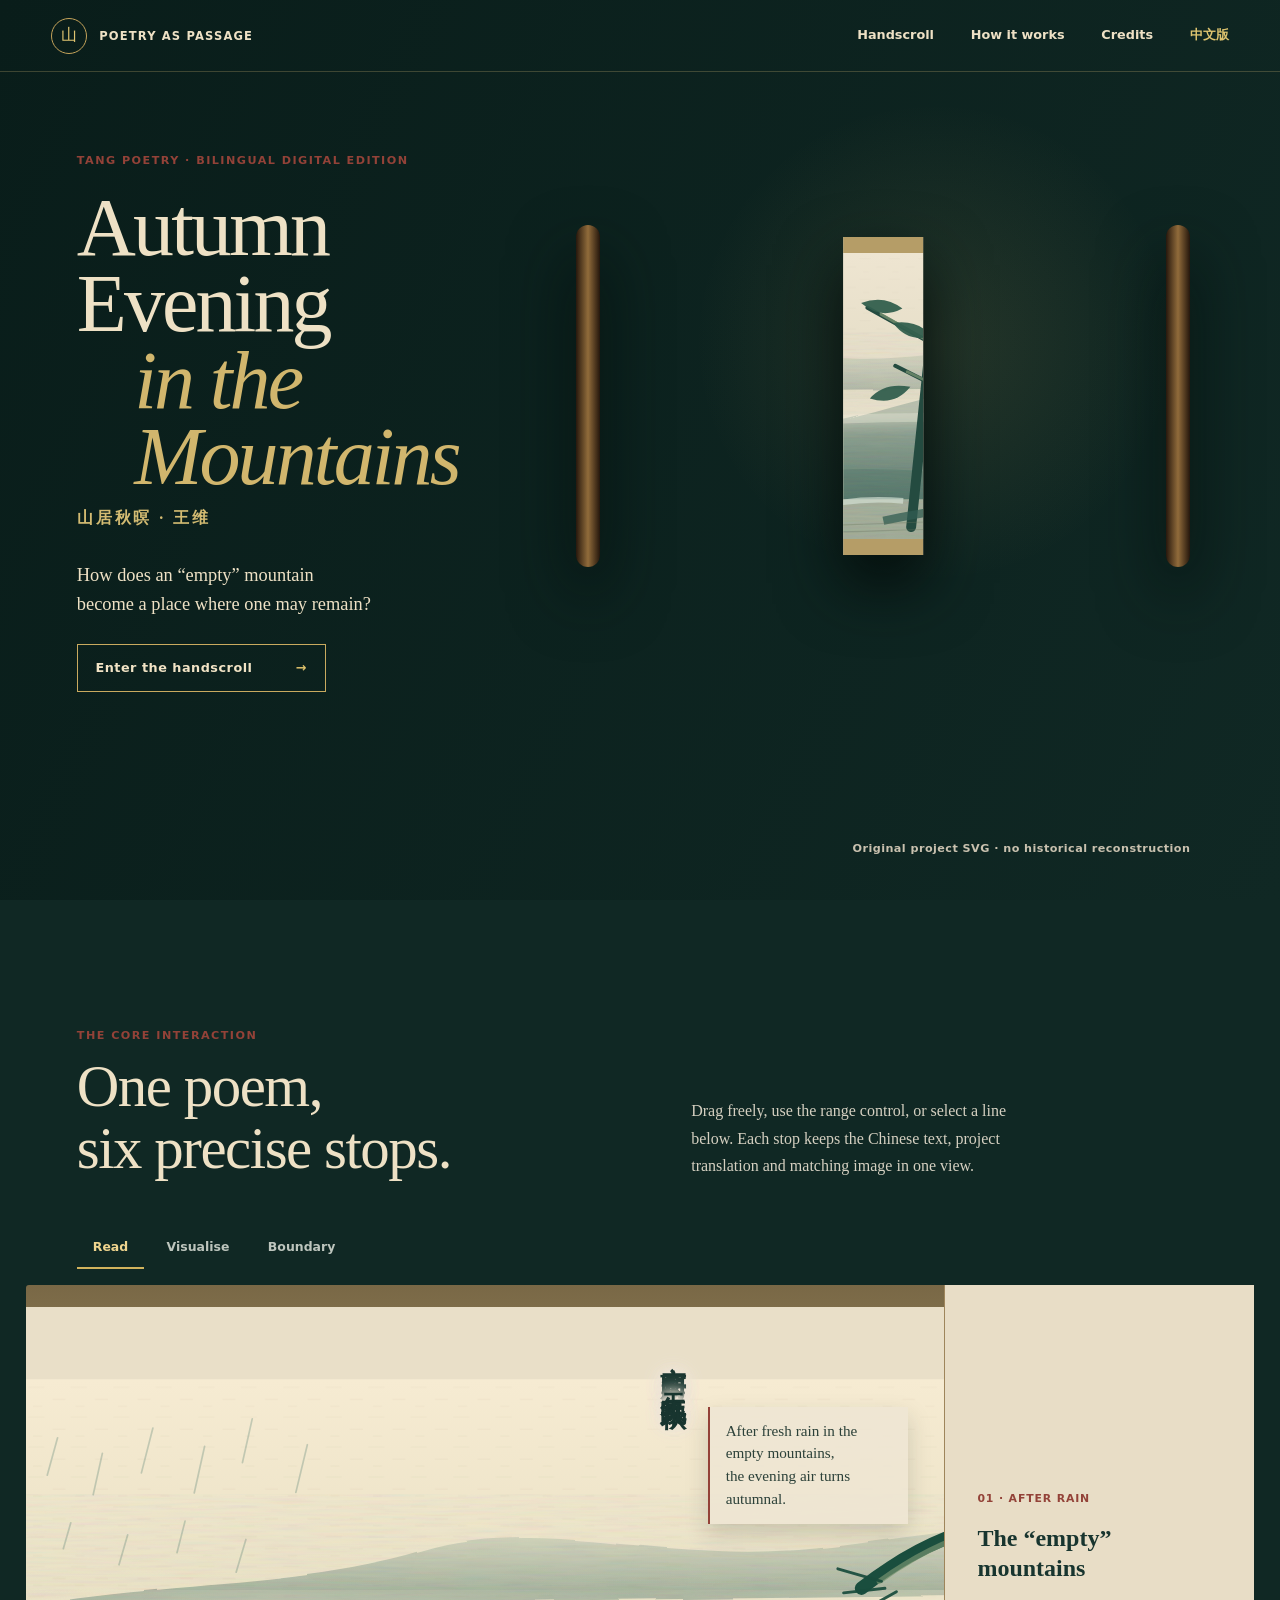
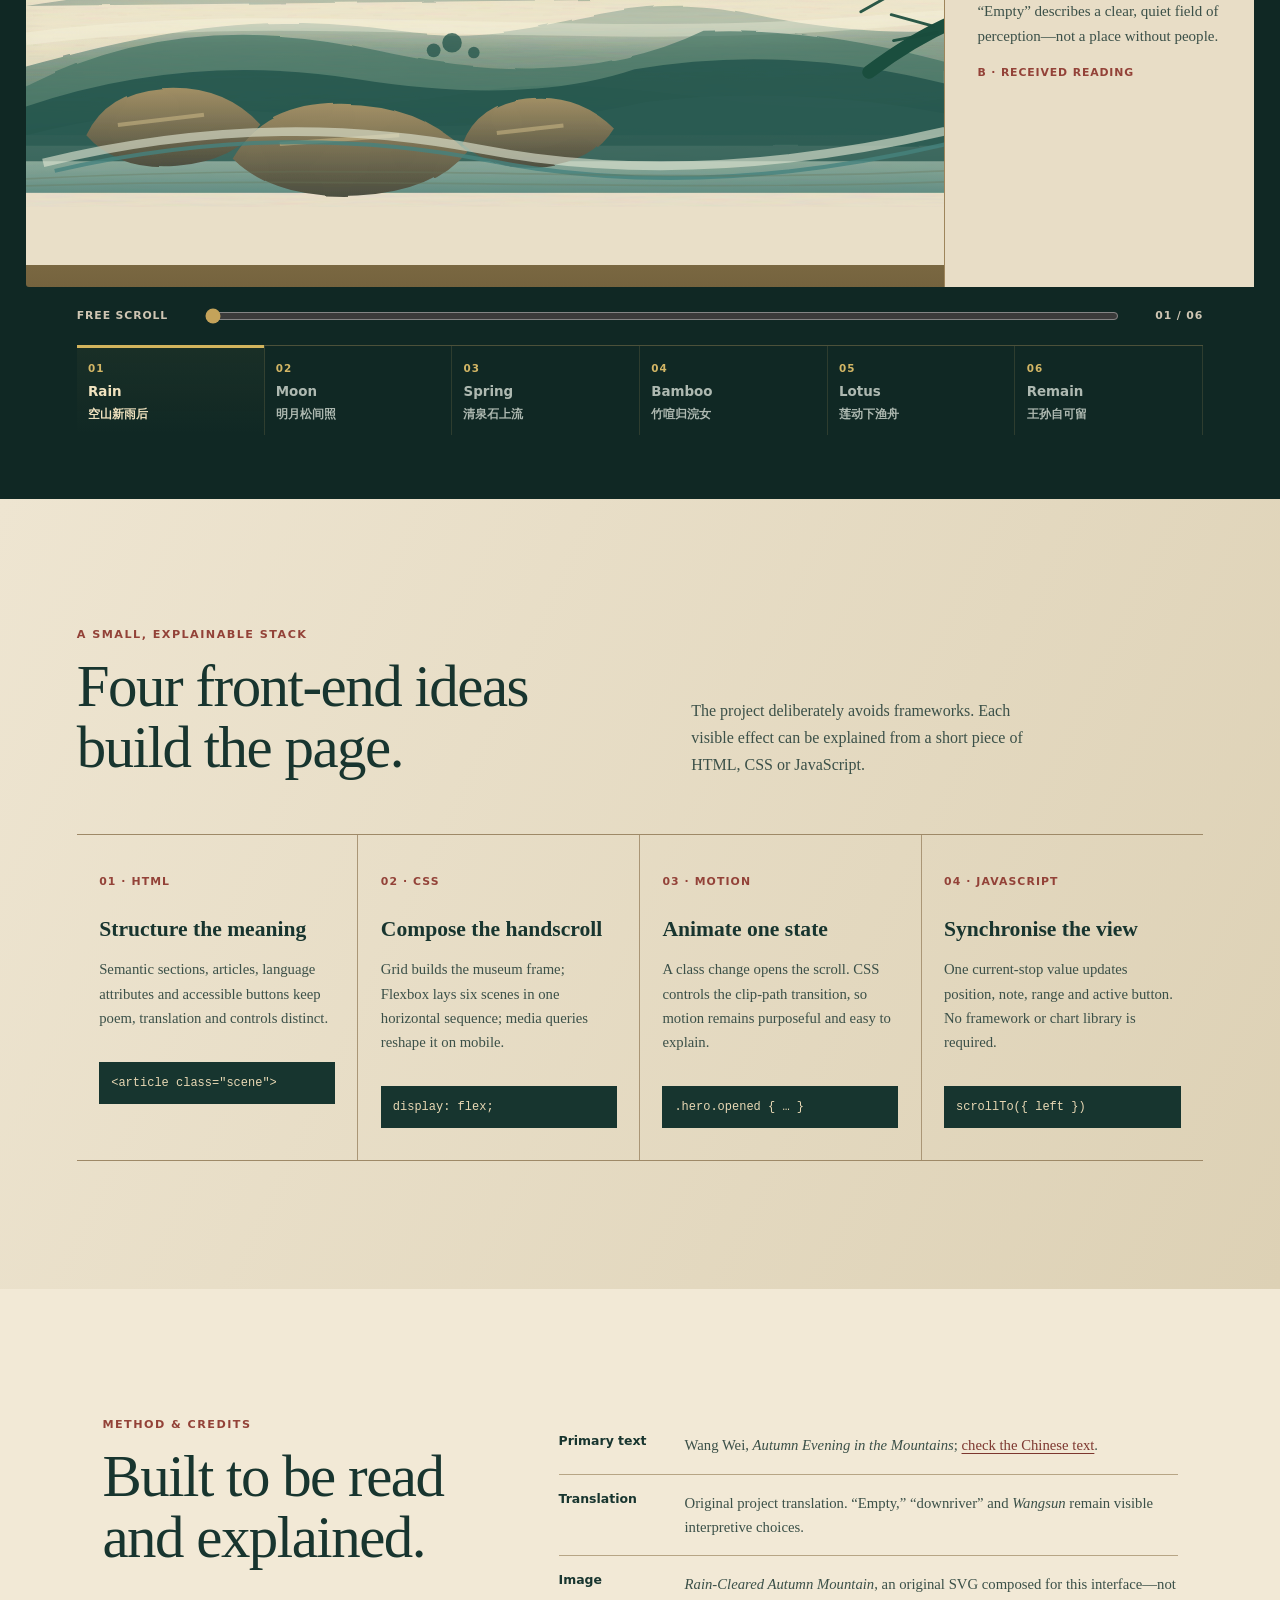
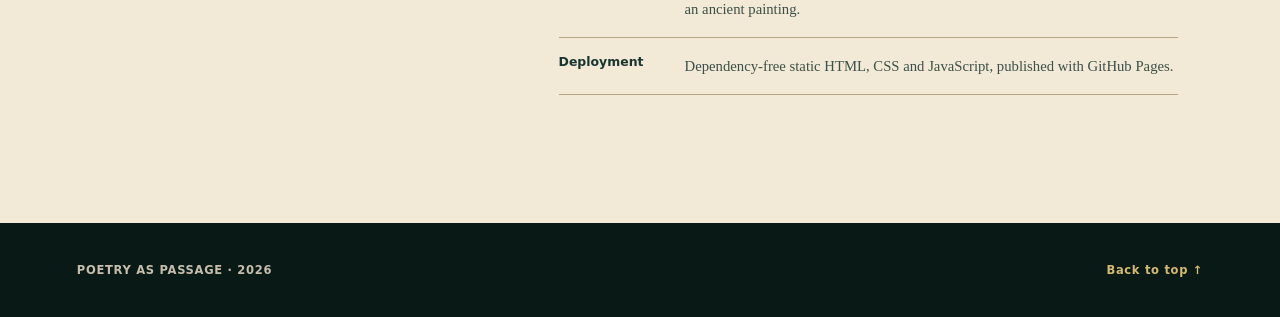
==== commit 26678ae5: "Create presentation-focused simplified edition" ====
--- a/index.html
+++ b/index.html
@@ -4,122 +4,90 @@
   <meta charset="utf-8">
   <meta name="viewport" content="width=device-width,initial-scale=1">
   <meta name="theme-color" content="#102824">
-  <meta name="description" content="A bilingual digital handscroll close-reading Wang Wei's Autumn Evening in the Mountains.">
-  <title>Autumn Evening in the Mountains · A Bilingual Digital Handscroll</title>
+  <meta name="description" content="A bilingual digital handscroll for Wang Wei's Autumn Evening in the Mountains.">
+  <title>Autumn Evening in the Mountains · Digital Handscroll</title>
   <link rel="stylesheet" href="style.css">
-  <link rel="stylesheet" href="style-en.css">
-  <script src="app-en.js" defer></script>
+  <script src="app.js" defer></script>
 </head>
-<body class="page-en">
-  <a class="skip" href="#exhibition">Skip to the handscroll</a>
-  <header class="museum-header">
-    <a class="brand" href="#top"><i aria-hidden="true">山</i><span>POETRY AS PASSAGE<small>A DIGITAL HUMANITIES EXHIBITION</small></span></a>
-    <nav aria-label="Main navigation">
-      <a href="#exhibition">Scroll</a><a href="#syntax-title">Grammar</a><a href="#context-title">Texts</a><a href="#materials">Medium</a><a href="#method">Method</a><a class="language" href="zh.html" lang="zh-CN">中文版</a>
-    </nav>
+<body>
+  <a class="skip-link" href="#scroll">Skip to the handscroll</a>
+  <header class="site-header">
+    <a class="brand" href="#top"><span aria-hidden="true">山</span><b>POETRY AS PASSAGE</b></a>
+    <nav aria-label="Main navigation"><a href="#scroll">Handscroll</a><a href="#build">How it works</a><a href="#credits">Credits</a><a href="zh.html" lang="zh-CN">中文版</a></nav>
     <button class="menu" type="button" aria-label="Open navigation" aria-expanded="false">☰</button>
-    <span class="edition">BILINGUAL EDITION · 01</span>
   </header>
 
   <main id="top">
-    <section class="prologue">
-      <div class="room-light"></div>
-      <div class="label">
-        <p>TANG POETRY · A CURATORIAL TRANSLATION</p>
+    <section class="hero">
+      <div class="hero-copy">
+        <p class="eyebrow">TANG POETRY · BILINGUAL DIGITAL EDITION</p>
         <h1>Autumn Evening<br><em>in the Mountains</em></h1>
-        <p class="title-cn" lang="zh-CN">山居秋暝</p>
-        <dl>
-          <div><dt>POET</dt><dd>Wang Wei <span lang="zh-CN">王维</span></dd></div>
-          <div><dt>FORM</dt><dd>Five-character regulated verse</dd></div>
-          <div><dt>MODE</dt><dd>Digital handscroll</dd></div>
-        </dl>
+        <p class="title-cn" lang="zh-CN">山居秋暝 · 王维</p>
+        <p class="question">How does an “empty” mountain become a place where one may remain?</p>
+        <button class="open-scroll" type="button">Enter the handscroll <span>→</span></button>
       </div>
-      <div class="closed-scroll" aria-hidden="true"><span></span><figure><img src="assets/handscroll/autumn-mountain-scroll.svg" alt=""></figure><span></span></div>
-      <div class="promise">
-        <p>How does an apparently “empty” autumn mountain become a world in which one may remain?</p>
-        <button class="unroll" type="button">Enter the mountain <i>→</i></button>
-        <small>Original digital illustration; a reading of the poem, not a reconstruction of Wang Wei’s landscape.</small>
-      </div>
-      <span class="scroll-down">DESCEND INTO THE EXHIBITION ↓</span>
+      <div class="scroll-preview" aria-hidden="true"><i></i><figure><img src="assets/handscroll/autumn-mountain-scroll.svg" alt=""></figure><i></i></div>
+      <p class="hero-note">Original project SVG · no historical reconstruction</p>
     </section>
 
-    <section class="exhibition" id="exhibition">
-      <div class="exhibition-head">
-        <div><span>EXHIBITION 01</span><h2>Following the Poem into the Mountain</h2></div>
-        <p>The four couplets establish a world in sequence: weather, perception, human traces, and finally a choice. The six pauses below turn that verbal movement into a route through an original handscroll.</p>
+    <section class="scroll-section" id="scroll" aria-labelledby="scroll-title">
+      <header class="section-intro">
+        <div><p class="eyebrow">THE CORE INTERACTION</p><h2 id="scroll-title">One poem,<br>six precise stops.</h2></div>
+        <p>Drag freely, use the range control, or select a line below. Each stop keeps the Chinese text, project translation and matching image in one view.</p>
+      </header>
+
+      <div class="view-tabs" role="group" aria-label="Interpretive view">
+        <button type="button" class="active" data-view="reading" aria-pressed="true">Read</button>
+        <button type="button" data-view="design" aria-pressed="false">Visualise</button>
+        <button type="button" data-view="boundary" aria-pressed="false">Boundary</button>
       </div>
-      <div class="lens" role="group" aria-label="Interpretive layer">
-        <button class="active" data-lens="poem">Read the line</button><button data-lens="painting">Trace the path</button><button data-lens="research">Check the evidence</button>
+
+      <div class="scroll-frame">
+        <div class="handscroll" tabindex="0" aria-label="Horizontal digital handscroll. Drag, use arrow keys, or choose a stop below.">
+          <article class="scene"><div class="verse"><div lang="zh-CN"><b>空山新雨后</b><b>天气晚来秋</b></div><p>After fresh rain in the empty mountains,<br>the evening air turns autumnal.</p></div></article>
+          <article class="scene"><div class="verse"><div lang="zh-CN"><b>明月松间照</b></div><p>The bright moon shines<br>between the pines.</p></div></article>
+          <article class="scene"><div class="verse"><div lang="zh-CN"><b>清泉石上流</b></div><p>A clear spring flows<br>over stones.</p></div></article>
+          <article class="scene"><div class="verse"><div lang="zh-CN"><b>竹喧归浣女</b></div><p>Bamboo resounds—<br>the washerwomen return.</p></div></article>
+          <article class="scene"><div class="verse"><div lang="zh-CN"><b>莲动下渔舟</b></div><p>Lotus leaves stir—<br>a fishing boat moves downriver.</p></div></article>
+          <article class="scene"><div class="verse"><div lang="zh-CN"><b>随意春芳歇</b><b>王孙自可留</b></div><p>Let spring blossoms fade:<br><i>Wangsun</i>—you may remain.</p></div></article>
+        </div>
+        <aside class="stop-note" aria-live="polite"><span>01 · AFTER RAIN</span><h3>The “empty” mountains</h3><p>“Empty” describes a clear, quiet field of perception—not a place without people.</p><small>B · RECEIVED READING</small></aside>
       </div>
-      <div class="scroll-shell">
-        <div class="silk-top"></div>
-        <div class="handscroll" tabindex="0" aria-label="Bilingual horizontal handscroll for Autumn Evening in the Mountains. Browse with the mouse wheel, drag, arrow keys, or the range control.">
-          <article class="scene scene-1" data-step="1" data-couplet="Opening couplet"><div class="verse"><div class="verse-cn" lang="zh-CN"><b>空山新雨后</b><b>天气晚来秋</b></div><div class="verse-en"><span>After fresh rain in the empty mountains,<br>the evening air turns autumnal.</span><small>Project translation</small></div></div></article>
-          <article class="scene scene-2" data-step="2" data-couplet="Second couplet"><div class="verse"><div class="verse-cn" lang="zh-CN"><b>明月松间照</b></div><div class="verse-en"><span>The bright moon shines between the pines;</span><small>Project translation</small></div></div></article>
-          <article class="scene scene-3" data-step="3" data-couplet="Second couplet"><div class="verse"><div class="verse-cn" lang="zh-CN"><b>清泉石上流</b></div><div class="verse-en"><span>a clear spring flows over stones.</span><small>Project translation</small></div></div></article>
-          <article class="scene scene-4" data-step="4" data-couplet="Third couplet"><div class="verse"><div class="verse-cn" lang="zh-CN"><b>竹喧归浣女</b></div><div class="verse-en"><span>Bamboo resounds—the washerwomen return;</span><small>Project translation</small></div></div></article>
-          <article class="scene scene-5" data-step="5" data-couplet="Third couplet"><div class="verse"><div class="verse-cn" lang="zh-CN"><b>莲动下渔舟</b></div><div class="verse-en"><span>lotus leaves stir—a fishing boat moves downriver.</span><small>Project translation</small></div></div></article>
-          <article class="scene scene-6" data-step="6" data-couplet="Closing couplet"><div class="verse"><div class="verse-cn" lang="zh-CN"><b>随意春芳歇</b><b>王孙自可留</b></div><div class="verse-en"><span>Let spring blossoms fade as they will:<br><i>Wangsun</i>—you may remain.</span><small>Project translation</small></div></div></article>
-        </div>
-        <div class="scroll-note" aria-live="polite"><span>OPENING COUPLET · 01</span><h3>“Empty” does not mean uninhabited</h3><p>People and boats appear later. Here, “empty mountains” first names a quiet, spacious condition of perception.</p><small>B · RECEIVED READING</small></div>
-        <div class="silk-bottom"></div>
-      </div>
-      <div class="scroll-controls"><span class="hint">DRAG · WHEEL · ARROW KEYS</span><input class="scroll-progress" type="range" min="0" max="100" value="0" aria-label="Handscroll position"><span class="step">01 / 06</span></div>
-      <div class="stop-picker" role="group" aria-label="Jump to a reading stop">
-        <button type="button" data-stop="0" aria-current="true"><span>01</span><b>Rain / Autumn</b><small lang="zh-CN">空山新雨后 · 天气晚来秋</small></button>
-        <button type="button" data-stop="1"><span>02</span><b>Moon / Pines</b><small lang="zh-CN">明月松间照</small></button>
-        <button type="button" data-stop="2"><span>03</span><b>Spring / Stone</b><small lang="zh-CN">清泉石上流</small></button>
-        <button type="button" data-stop="3"><span>04</span><b>Bamboo / Return</b><small lang="zh-CN">竹喧归浣女</small></button>
-        <button type="button" data-stop="4"><span>05</span><b>Lotus / Boat</b><small lang="zh-CN">莲动下渔舟</small></button>
-        <button type="button" data-stop="5"><span>06</span><b>Fade / Remain</b><small lang="zh-CN">随意春芳歇 · 王孙自可留</small></button>
+
+      <div class="range-row"><span>FREE SCROLL</span><input class="scroll-range" type="range" min="0" max="100" value="0" aria-label="Handscroll position"><output>01 / 06</output></div>
+      <div class="stop-picker" role="group" aria-label="Choose a poem stop">
+        <button type="button" data-stop="0" aria-current="true"><span>01</span><b>Rain</b><small lang="zh-CN">空山新雨后</small></button>
+        <button type="button" data-stop="1"><span>02</span><b>Moon</b><small lang="zh-CN">明月松间照</small></button>
+        <button type="button" data-stop="2"><span>03</span><b>Spring</b><small lang="zh-CN">清泉石上流</small></button>
+        <button type="button" data-stop="3"><span>04</span><b>Bamboo</b><small lang="zh-CN">竹喧归浣女</small></button>
+        <button type="button" data-stop="4"><span>05</span><b>Lotus</b><small lang="zh-CN">莲动下渔舟</small></button>
+        <button type="button" data-stop="5"><span>06</span><b>Remain</b><small lang="zh-CN">王孙自可留</small></button>
       </div>
     </section>
 
-    <section class="syntax" aria-labelledby="syntax-title">
-      <div class="syntax-head"><span>DIGITAL CLOSE READING · A MAP OF POETIC GRAMMAR</span><h2 id="syntax-title">How do eight lines move from “empty” to “remain”?</h2><p>The pauses are not decorative scenes. They follow syntax, sensory order, and the four-couplet structure, creating an interpretation that can be inspected and questioned.</p></div>
-      <div class="syntax-flow">
-        <article><b>01 · ENVIRONMENT</b><strong>rain · evening · autumn</strong><p>The poem clears away ordinary noise and establishes a cool, newly washed atmosphere.</p></article><i>→</i>
-        <article><b>02 · PERCEPTION</b><strong>between / over · shines / runs</strong><p>The eye moves from pines above to stone below; still light answers flowing water.</p></article><i>→</i>
-        <article><b>03 · HUMAN TRACES</b><strong>sound → return · stir → boat</strong><p>Sound and movement arrive before their human causes. The mountain becomes lived space.</p></article><i>→</i>
-        <article><b>04 · CHOICE</b><strong>fade → remain</strong><p>Description turns into judgement: why can an autumn mountain outweigh spring flowers?</p></article>
-      </div>
-      <small>A · PRIMARY TEXT &nbsp; B · TEXTUAL ANALYSIS / RECEIVED READING. This route is textually grounded, but it is not the only possible reading.</small>
-    </section>
-
-    <section class="context" aria-labelledby="context-title">
-      <div class="context-intro"><span>TEXTS IN DIALOGUE · ALLUSION AND RECEPTION</span><h2 id="context-title">Why bring these texts into the exhibition?</h2><p>The first three couplets ask what is present in the mountain; the last asks why one might stay. These three objects clarify the closing allusion, Wang Wei’s recurring techniques, and the later history of reading his poetry through painting.</p></div>
-      <div class="context-row">
-        <article class="complete"><span>A · PRIMARY TEXT / B · RECEIVED READING</span><h3><cite>Zhao Yinshi</cite>: return, or remain?</h3><blockquote lang="zh-CN">“王孙兮归来，山中兮不可以久留。”</blockquote><p><b>Why here:</b> “The wanderer may remain” is often read as reversing an earlier call to return from the mountains. The echo turns landscape description into a decision.</p><small><a href="https://zh.wikisource.org/wiki/楚辭/招隱士" target="_blank" rel="noopener">Check the Chinese source text</a> · not claimed as the poet’s only intention</small></article>
-        <article><span>A · PRIMARY TEXT / B · COMPARISON</span><h3><cite>Deer Enclosure</cite> and <cite>Bamboo Lodge</cite></h3><blockquote lang="zh-CN">“返景入深林”<br>“深林人不知”</blockquote><p><b>Why here:</b> A small same-author corpus shows Wang Wei repeatedly organising secluded space through light, sound, and slight human presence.</p><small><a href="https://zh.wikisource.org/wiki/鹿柴" target="_blank" rel="noopener">Deer Enclosure</a> · <a href="https://zh.wikisource.org/wiki/竹里館" target="_blank" rel="noopener">Bamboo Lodge</a></small></article>
-        <article><span>A · PRIMARY TEXT / C · RECEPTION HISTORY</span><h3>Su Shi: why later readers see paintings in Wang Wei</h3><blockquote lang="zh-CN">“味摩诘之诗，诗中有画。”</blockquote><p><b>Why here:</b> Su Shi’s exchange between poetry and painting shaped later reception. This digital handscroll extends that history; it does not claim to recover Wang Wei’s own visual plan.</p><small><a href="https://zh.wikisource.org/wiki/書摩詰藍田煙雨圖" target="_blank" rel="noopener">Check Su Shi’s text</a> · a Northern Song reception, not Tang authorial intent</small></article>
+    <section class="build-section" id="build" aria-labelledby="build-title">
+      <header class="section-intro light">
+        <div><p class="eyebrow">A SMALL, EXPLAINABLE STACK</p><h2 id="build-title">Four front-end ideas<br>build the page.</h2></div>
+        <p>The project deliberately avoids frameworks. Each visible effect can be explained from a short piece of HTML, CSS or JavaScript.</p>
+      </header>
+      <div class="tech-grid">
+        <article><span>01 · HTML</span><h3>Structure the meaning</h3><p>Semantic sections, articles, language attributes and accessible buttons keep poem, translation and controls distinct.</p><code>&lt;article class="scene"&gt;</code></article>
+        <article><span>02 · CSS</span><h3>Compose the handscroll</h3><p>Grid builds the museum frame; Flexbox lays six scenes in one horizontal sequence; media queries reshape it on mobile.</p><code>display: flex;</code></article>
+        <article><span>03 · MOTION</span><h3>Animate one state</h3><p>A class change opens the scroll. CSS controls the clip-path transition, so motion remains purposeful and easy to explain.</p><code>.hero.opened { … }</code></article>
+        <article><span>04 · JAVASCRIPT</span><h3>Synchronise the view</h3><p>One current-stop value updates position, note, range and active button. No framework or chart library is required.</p><code>scrollTo({ left })</code></article>
       </div>
     </section>
 
-    <section class="materials" id="materials">
-      <div class="section-title"><span>TRANSLATION WORKSHOP · MEDIUM AS ARGUMENT</span><h2>Why turn the poem into a mineral-colour handscroll?</h2><p>The pigments and the handscroll format are not evidence about Wang Wei’s original setting. They make our own act of translation visible: verbal sequence becomes spatial sequence, and reading becomes paced viewing.</p></div>
-      <div class="display-case">
-        <div class="pigment-main"><img class="mineral-photo" src="assets/handscroll/azurite-cc0.jpg" alt="A specimen of the blue mineral azurite"><p><span>M-01</span><b>Material reference · Azurite</b><a href="https://commons.wikimedia.org/wiki/File:Naturalis_Biodiversity_Center_-_Azurite_-_mineral.jpg" target="_blank" rel="noopener">Naturalis Biodiversity Center · CC0</a></p></div>
-        <div class="samples" aria-label="Conceptual colour layers"><button data-layer="ground"><i></i><b>Structural ground</b><small>Separates the mountain silhouette</small></button><button data-layer="green"><i></i><b>Mineral green</b><small>Adds the green tonal relation</small></button><button data-layer="blue"><i></i><b>Mineral blue</b><small>Adds the blue tonal relation</small></button></div>
-        <div class="layer-demo"><span class="mount ground"></span><span class="mount green"></span><span class="mount blue"></span><p>CONCEPTUAL COLOUR-LAYER STUDY<br><small>Not a reconstruction of any universal historical process</small></p></div>
-      </div>
+    <section class="credits" id="credits">
+      <div><p class="eyebrow">METHOD &amp; CREDITS</p><h2>Built to be read<br>and explained.</h2></div>
+      <dl>
+        <div><dt>Primary text</dt><dd>Wang Wei, <cite>Autumn Evening in the Mountains</cite>; <a href="https://zh.wikisource.org/wiki/山居秋暝" target="_blank" rel="noopener">check the Chinese text</a>.</dd></div>
+        <div><dt>Translation</dt><dd>Original project translation. “Empty,” “downriver” and <i>Wangsun</i> remain visible interpretive choices.</dd></div>
+        <div><dt>Image</dt><dd><cite>Rain-Cleared Autumn Mountain</cite>, an original SVG composed for this interface—not an ancient painting.</dd></div>
+        <div><dt>Deployment</dt><dd>Dependency-free static HTML, CSS and JavaScript, published with GitHub Pages.</dd></div>
+      </dl>
     </section>
-
-    <section class="method" id="method">
-      <div class="colophon"><p>CURATORIAL COLOPHON</p><h2>Use the poem as an index. Wander through the image. Return to the evidence.</h2></div>
-      <div class="method-copy">
-        <p class="lead">This page does not reconstruct a landscape once seen by Wang Wei. Its original illustration translates the poem’s sensory order into a navigable digital space, while each interpretive claim remains labelled by evidence type.</p>
-        <div class="method-chain"><span>poetic syntax</span><i>→</i><span>sensory cue</span><i>→</i><span>spatial order</span><i>→</i><span>interactive pause</span><i>→</i><span>documented claim</span></div>
-        <dl>
-          <div><dt>Base text</dt><dd>A widely circulated Chinese text, checked against <a href="https://zh.wikisource.org/wiki/山居秋暝" target="_blank" rel="noopener">Wikisource</a>.</dd></div>
-          <div><dt>Translation</dt><dd>An original project translation designed for this bilingual interface. <i>Wangsun</i> is a traditional literary address for a noble or a person away from home; who exactly is addressed remains open.</dd></div>
-          <div><dt>Image</dt><dd><cite>Rain-Cleared Autumn Mountain</cite>, an original project SVG composed from the poem’s sequence. It is a contemporary curatorial illustration, not an ancient artwork or historical reconstruction.</dd></div>
-          <div><dt>Evidence labels</dt><dd>A · primary text; B · textual analysis / received reading; C · reception history; D · curatorial translation.</dd></div>
-        </dl>
-      </div>
-    </section>
-
-    <section class="epilogue"><div class="end-scroll"><span></span><img src="assets/handscroll/autumn-mountain-scroll.svg" alt="A miniature view of the original Rain-Cleared Autumn Mountain digital handscroll"><span></span></div><p>What remains is not an uninhabited view, but a world where sharpened perception, human traces, and natural sounds coexist without displacing one another.</p><a href="#top">Return to the scroll head ↑</a></section>
   </main>
-  <footer><div class="brand"><i aria-hidden="true">山</i><span>POETRY AS PASSAGE</span></div><p>Digital Humanities Group Project · 2026<br>Research boundaries and image credits appear in the colophon.</p><a href="planning/theme-review/诗歌文化主题方案评审.pdf">Theme decision archive (Chinese PDF)</a></footer>
+  <footer><span>POETRY AS PASSAGE · 2026</span><a href="#top">Back to top ↑</a></footer>
 </body>
 </html>
--- a/style.css
+++ b/style.css
@@ -1,88 +1,142 @@
-:root{--room:#102824;--room2:#0a1d1a;--silk:#e6dcc3;--old:#c8b990;--blue:#1c5961;--blue2:#4e817b;--green:#47735b;--green2:#789276;--ochre:#876747;--gold:#b18a43;--ink:#203a34;--red:#984034;--ui:system-ui,-apple-system,"Segoe UI",sans-serif;--serif:"Songti SC","Noto Serif CJK SC",STSong,serif}*{box-sizing:border-box}html{scroll-behavior:smooth}body{margin:0;overflow-x:hidden;background:var(--silk);color:var(--ink);font-family:var(--serif)}a{color:inherit}.skip{position:absolute;left:-9999px}.skip:focus{left:1rem;top:1rem;z-index:99;background:white;padding:1rem}.museum-header{height:78px;position:absolute;z-index:20;width:100%;display:flex;align-items:center;padding:0 4vw;color:#eadfc7;border-bottom:1px solid #d2bd8740}.brand{display:flex;align-items:center;text-decoration:none}.brand i{display:grid;place-items:center;width:38px;height:38px;border:1px solid var(--gold);border-radius:50%;font-style:normal;color:#d6b766;margin-right:12px}.brand span{font-weight:600;letter-spacing:.18em}.brand small{display:block;font:7px var(--ui);letter-spacing:.22em;opacity:.55}.museum-header nav{display:flex;gap:2.7rem;margin:auto}.museum-header nav a{text-decoration:none;font-size:12px;letter-spacing:.18em}.edition{font:9px var(--ui);letter-spacing:.2em}.menu{display:none}.prologue{min-height:100svh;position:relative;overflow:hidden;background:radial-gradient(circle at 68% 35%,#d1af6a24,transparent 22%),linear-gradient(110deg,var(--room2),var(--room));color:#ede1c8;padding:19vh 6vw 9vh}.room-light{position:absolute;width:45vw;height:100vh;right:10vw;top:-35vh;background:#d3b36818;transform:rotate(19deg);filter:blur(18px)}.label{position:relative;z-index:3;width:28vw}.label>p,.section-title>span,.exhibition-head span{font:9px var(--ui);letter-spacing:.24em;color:#c6a65c}.label h1{font:500 clamp(4.8rem,8vw,8.2rem)/.83 var(--serif);letter-spacing:.13em;margin:2rem 0}.label h1 em{font-style:normal;color:#c9af68;margin-left:.65em}.label dl{display:grid;grid-template-columns:repeat(3,1fr);border-top:1px solid #d0b87255;padding-top:1rem}.label dl div{border-right:1px solid #d0b87233}.label dt{font:8px var(--ui);letter-spacing:.15em;color:#bcae8d}.label dd{margin:.45rem 0;font-size:12px}.closed-scroll{position:absolute;z-index:2;left:37vw;top:26vh;width:51vw;height:35vh;display:grid;grid-template-columns:26px 1fr 26px;filter:drop-shadow(0 35px 38px #020b09)}.closed-scroll>span{background:linear-gradient(90deg,#261b10,#8b6737 45%,#2a1b0f);border-radius:12px}.closed-scroll figure{margin:12px -3px;overflow:hidden;border:18px solid #baa36d;background:var(--silk);display:flex;align-items:center}.closed-scroll img{width:100%;height:100%;object-fit:cover;transform:scale(1.15)}.promise{position:absolute;z-index:4;right:5vw;bottom:10vh;width:31vw}.promise>p{font-size:1.45rem;line-height:1.8}.unroll{background:transparent;color:#e9dbc0;border:1px solid #b99b59;padding:1rem 1.3rem;font:12px var(--serif);letter-spacing:.15em;cursor:pointer}.unroll i{font-style:normal;margin-left:3rem;color:#d3b35f}.promise small{display:block;margin-top:1rem;font:8px var(--ui);letter-spacing:.12em;opacity:.55}.scroll-down{position:absolute;bottom:2rem;left:6vw;font:8px var(--ui);letter-spacing:.25em;color:#bca772}.exhibition{background:#172d28;padding:8rem 0 4rem;color:#ebdfc8;overflow:hidden}.exhibition-head{display:grid;grid-template-columns:1fr 1.5fr .7fr;gap:5vw;align-items:end;padding:0 6vw 4rem}.exhibition-head h2,.section-title h2{font:500 clamp(3.2rem,6vw,6rem)/1.05 var(--serif);margin:1rem 0}.exhibition-head>p{font-size:14px;line-height:2;color:#c9bea9}.lens{margin:0 6vw 1rem;display:flex;gap:.5rem}.lens button{background:none;border:0;border-bottom:1px solid transparent;color:#9eaa9d;padding:.6rem 1rem;font:11px var(--serif)}.lens button.active{color:#dfc77f;border-color:#c7aa5e}.scroll-shell{position:relative;margin:0 2vw}.silk-top,.silk-bottom{height:24px;background:linear-gradient(#796846,#b6a16d,#75633e);border-radius:3px}.handscroll{height:69vh;min-height:560px;display:flex;overflow-x:auto;overflow-y:hidden;scrollbar-width:none;background:var(--silk);cursor:grab;overscroll-behavior-x:contain}.handscroll::-webkit-scrollbar{display:none}.handscroll.dragging{cursor:grabbing}.scene{flex:0 0 125vw;max-width:1800px;height:100%;position:relative;background-image:linear-gradient(90deg,#e8ddc9aa,transparent 13% 87%,#e4d8c3aa),url('assets/handscroll/autumn-mountain-scroll.svg');background-size:auto 100%;background-position:center;background-repeat:no-repeat;border-right:1px solid #9b845340}.scene:nth-child(even){background-image:linear-gradient(90deg,#e8ddc9aa,transparent 13% 87%,#e4d8c3aa),url('assets/handscroll/autumn-mountain-scroll.svg')}.scene-1{background-position:left center}.scene-2{background-position:28% center}.scene-3{background-position:52% center}.scene-4{background-position:70% center}.scene-5{background-position:87% center}.scene-6{background-position:right center}.scene:after{content:"";position:absolute;inset:0;background:radial-gradient(ellipse at 55% 40%,transparent 0 35%,#e4d7bb45 72%);pointer-events:none}.verse{position:absolute;z-index:3;right:12%;top:11%;display:flex;gap:1.4rem;writing-mode:vertical-rl}.verse b{font-size:clamp(1.4rem,2.4vw,2.3rem);font-weight:500;letter-spacing:.25em;text-shadow:0 1px #f0e5cb}.scene aside{position:absolute;z-index:3;left:8%;bottom:9%;width:280px;background:#e7dcc9e8;border-top:2px solid var(--red);padding:1.4rem;box-shadow:0 15px 40px #493b2230}.scene aside span{font:8px var(--ui);letter-spacing:.2em;color:var(--red)}.scene aside h3{margin:.8rem 0;font-size:1.35rem}.scene aside p{font-size:12px;line-height:1.8;margin:0;color:#52645c}.handscroll[data-lens=painting] aside p:before{content:"画家视线 · 平远、深远与高远共同组织画面。\A";white-space:pre;color:var(--blue)}.handscroll[data-lens=research] aside p:before{content:"策展说明 · 图像与诗作无直接历史对应。\A";white-space:pre;color:var(--red)}.scroll-controls{display:grid;grid-template-columns:150px 1fr 80px;align-items:center;gap:1rem;margin:1.4rem 6vw 0;font:8px var(--ui);letter-spacing:.18em;color:#b8ac92}.hint{transition:.4s}.hint.hidden{opacity:0}.scroll-progress{width:100%;accent-color:#b49a55}.step{text-align:right}.materials{padding:10rem 7vw;background:#e9dfc8}.section-title{display:grid;grid-template-columns:.6fr 1.5fr 1fr;gap:4vw;align-items:end}.section-title h2{grid-column:2;margin:0}.section-title>p{grid-column:3;line-height:2;color:#607067}.display-case{min-height:650px;margin-top:6rem;display:grid;grid-template-columns:1.2fr .6fr 1fr;border-top:1px solid #9c8764;border-bottom:1px solid #9c8764}.pigment-main{position:relative;background:#d5c7a6;display:grid;place-items:center;overflow:hidden}.mineral{width:280px;height:330px;clip-path:polygon(16% 20%,35% 2%,63% 8%,94% 39%,80% 82%,49% 100%,12% 77%,0 42%);background:radial-gradient(circle at 35% 25%,#81aaa2 0 3%,transparent 4%),repeating-linear-gradient(132deg,#174c57 0 12px,#2f6e70 13px 25px,#1a555e 26px 38px);filter:drop-shadow(22px 28px 18px #54462866)}.pigment-main p{position:absolute;left:2rem;bottom:1rem;font:9px var(--ui);letter-spacing:.12em}.pigment-main p span{color:var(--red);margin-right:1rem}.pigment-main p b{display:block;font:1.2rem var(--serif);margin:.5rem 0}.samples{display:flex;flex-direction:column;justify-content:center;padding:2rem}.samples button{text-align:left;background:none;border:0;border-bottom:1px solid #aa9673;padding:1.7rem 0;color:var(--ink)}.samples i{display:inline-block;width:14px;height:14px;border-radius:50%;background:var(--ochre);margin-right:1rem}.samples button:nth-child(2) i{background:var(--green)}.samples button:nth-child(3) i{background:var(--blue)}.samples b{font:1rem var(--serif)}.samples small{display:block;margin:.5rem 0 0 2rem;color:#68736c}.samples button.active{padding-left:1rem}.layer-demo{position:relative;overflow:hidden;background:#d8ccb0}.mount{position:absolute;inset:18% 8% 15%;clip-path:polygon(0 100%,20% 48%,34% 76%,55% 5%,70% 55%,82% 34%,100% 100%);opacity:0;transition:.5s}.mount.visible{opacity:1}.mount.ground{background:#896d4b}.mount.green{background:#47735bbd;transform:scale(.92);transform-origin:bottom}.mount.blue{background:#1c596195;transform:scale(.8);transform-origin:bottom}.layer-demo p{position:absolute;left:2rem;bottom:1rem;font-size:10px;letter-spacing:.12em}.layer-demo small{opacity:.55}.method{padding:10rem 8vw;background:#f0e7d2;display:grid;grid-template-columns:.8fr 1.6fr;gap:8vw}.colophon{border-right:1px solid #a78b62;padding-right:4vw}.colophon>p{writing-mode:vertical-rl;color:var(--red);letter-spacing:.35em}.colophon h2{font:500 3rem/1.5 var(--serif);writing-mode:vertical-rl;height:430px;margin:0 auto}.method-copy .lead{font-size:1.2rem;line-height:2}.method-chain{display:flex;gap:1rem;align-items:center;margin:4rem 0;padding:2rem 0;border-block:1px solid #b4a17c;font-size:13px}.method-chain i{color:var(--red)}.method-copy dl div{display:grid;grid-template-columns:110px 1fr;padding:1rem 0;border-bottom:1px solid #c9b999}.method-copy dt{font-weight:bold}.method-copy dd{margin:0;color:#5d6b64;line-height:1.7}.epilogue{min-height:65vh;background:var(--room);color:#e7d9bd;display:grid;place-items:center;padding:6rem}.end-scroll{width:min(900px,80vw);height:170px;display:grid;grid-template-columns:22px 1fr 22px;filter:drop-shadow(0 22px 20px #050e0c)}.end-scroll span{background:linear-gradient(90deg,#24170d,#8a6638,#25170c);border-radius:10px}.end-scroll img{width:100%;height:100%;object-fit:cover;border:15px solid #aa9568}.epilogue>p{font-size:2rem;letter-spacing:.4em}.epilogue>a{text-decoration:none;font-size:11px;color:#c5a95f}footer{background:#091916;color:#b9ae95;padding:4rem 6vw;display:flex;justify-content:space-between;align-items:center;font:10px var(--ui);letter-spacing:.08em}footer a{color:#cbb170}.menu:focus-visible,button:focus-visible,a:focus-visible,.handscroll:focus-visible{outline:2px solid #d2b45d;outline-offset:4px}
-@media(max-width:720px){.museum-header{height:66px}.museum-header .edition{display:none}.menu{display:block;margin-left:auto;background:none;border:0;color:#eadfc7;font-size:20px}.museum-header nav{display:none;position:absolute;top:66px;right:1rem;background:#17352f;padding:1.5rem;flex-direction:column}.museum-header nav.open{display:flex}.prologue{padding:16vh 1.4rem 6vh;min-height:850px}.label{width:70%}.label h1{font-size:4.4rem}.closed-scroll{left:8%;top:49%;width:84%;height:21vh}.promise{right:1.4rem;bottom:8vh;width:75%}.promise>p{font-size:1.1rem}.exhibition{padding-top:6rem}.exhibition-head{grid-template-columns:1fr;padding:0 1.4rem 3rem}.lens{margin-left:1.4rem}.scroll-shell{margin:0}.handscroll{height:70vh;min-height:600px;scroll-snap-type:x mandatory}.scene{flex-basis:100vw;scroll-snap-align:start;background-size:auto 100%}.scene aside{left:1rem;bottom:1rem;width:calc(100% - 2rem)}.verse{right:1.2rem}.scroll-controls{margin:1rem 1.4rem;grid-template-columns:1fr 65px}.hint{display:none}.section-title{display:block}.section-title h2{font-size:3.2rem;margin:1rem 0}.materials{padding:6rem 1.4rem}.display-case{grid-template-columns:1fr}.pigment-main{min-height:500px}.samples{padding:1rem}.layer-demo{min-height:420px}.method{padding:6rem 1.4rem;grid-template-columns:1fr}.colophon{border-right:0;border-bottom:1px solid #a78b62}.colophon h2{writing-mode:initial;height:auto;margin:2rem 0;font-size:2.4rem}.colophon>p{writing-mode:initial}.method-chain{overflow:auto;white-space:nowrap}.method-copy dl div{grid-template-columns:1fr}.epilogue{padding:4rem 1.4rem}.end-scroll{width:95vw;height:120px}.epilogue>p{font-size:1.4rem}footer{flex-direction:column;align-items:flex-start;gap:2rem}}
-@media(prefers-reduced-motion:reduce){*{scroll-behavior:auto!important;transition:none!important;animation:none!important}}
+:root{
+  --room:#102824;
+  --room-deep:#091d1a;
+  --silk:#e9dfc8;
+  --silk-deep:#d9ccb0;
+  --ink:#18352f;
+  --body:#3b5048;
+  --gold:#c4a35a;
+  --red:#934238;
+  --line:#a98f6559;
+  --ui:system-ui,-apple-system,"Segoe UI",sans-serif;
+  --serif:Georgia,"Times New Roman","Songti SC",STSong,serif;
+  --cn:"Songti SC","Noto Serif CJK SC",STSong,serif;
+}
+*{box-sizing:border-box}
+html{scroll-behavior:smooth}
+body{margin:0;overflow-x:hidden;background:var(--silk);color:var(--ink);font:500 16px/1.65 var(--serif)}
+button,input{font:inherit}
+button,a{color:inherit}
+a{text-underline-offset:.2em}
+.skip-link{position:absolute;left:-9999px;z-index:99}
+.skip-link:focus{left:1rem;top:1rem;background:white;padding:.8rem}
+.eyebrow{margin:0;color:var(--red);font:700 .7rem/1.4 var(--ui);letter-spacing:.13em}
 
-/* v2 review corrections: one continuous picture field and notes outside the painting */
-.closed-scroll figure{clip-path:inset(0 43%);transition:clip-path 1.35s cubic-bezier(.2,.75,.2,1)}.prologue.opened .closed-scroll figure{clip-path:inset(0)}.prologue.opened .closed-scroll>span:first-child{transform:translateX(-18px)}.prologue.opened .closed-scroll>span:last-child{transform:translateX(18px)}.closed-scroll>span{transition:transform 1.35s cubic-bezier(.2,.75,.2,1)}
-.scroll-shell{display:grid;grid-template-columns:minmax(0,1fr) 320px;grid-template-rows:24px minmax(560px,69vh) 24px;margin:0 2vw}.silk-top{grid-column:1;grid-row:1}.handscroll{grid-column:1;grid-row:2;position:relative;height:auto;min-height:0}.silk-bottom{grid-column:1;grid-row:3}.scroll-note{grid-column:2;grid-row:1/4;background:#e8ddc6;color:var(--ink);border-left:1px solid #9e855b;padding:clamp(2rem,4vw,4rem) 2rem;display:flex;flex-direction:column;justify-content:center}.scroll-note>span{font:8px var(--ui);letter-spacing:.2em;color:var(--red)}.scroll-note h3{font-size:1.55rem;margin:1rem 0}.scroll-note p{font-size:12px;line-height:1.9;color:#596a61}.scroll-note small{margin-top:1.2rem;font:8px var(--ui);letter-spacing:.15em;color:var(--red)}
-.handscroll:before{content:"";position:absolute;z-index:0;left:0;top:0;width:9600px;height:100%;background:url('assets/handscroll/autumn-mountain-scroll.svg') center/100% 100% no-repeat}.scene{flex:0 0 1600px;max-width:none;background:none!important;border:0}.scene:after{background:linear-gradient(90deg,#e8ddc333,transparent 15% 85%,#e8ddc333)}.scene aside{display:none}.verse{z-index:2}.scroll-controls{grid-template-columns:150px 1fr 80px}.mineral-photo{width:100%;height:100%;object-fit:cover;filter:saturate(.85) contrast(1.04)}.pigment-main:after{content:"";position:absolute;inset:0;background:linear-gradient(180deg,transparent 55%,#192d2788)}.pigment-main p{z-index:2;color:#eee1c5}.pigment-main p b{color:#fff3d2}
-@media(max-width:720px){.scroll-shell{display:grid;grid-template-columns:1fr;grid-template-rows:20px 62vh auto 20px;margin:0}.silk-top{grid-column:1;grid-row:1}.handscroll{grid-column:1;grid-row:2;min-height:0;scroll-snap-type:x proximity}.scroll-note{grid-column:1;grid-row:3;padding:1.4rem;min-height:180px;border-left:0;border-top:1px solid #9e855b}.silk-bottom{grid-column:1;grid-row:4}.handscroll:before{width:6000px}.scene{flex-basis:1000px;scroll-snap-align:none}.verse{right:4rem}.closed-scroll figure{clip-path:inset(0 40%)}}
-.context{padding:9rem 7vw;background:#ddd1b5}.context-intro{display:grid;grid-template-columns:.7fr 1.4fr 1fr;gap:4vw;align-items:end}.context-intro>span{font:9px var(--ui);letter-spacing:.2em;color:var(--red)}.context-intro h2{font:500 clamp(3rem,5vw,5rem)/1.1 var(--serif);margin:0}.context-intro p{line-height:1.9;color:#5c6a62}.context-row{display:grid;grid-template-columns:repeat(3,1fr);margin-top:5rem;border-top:1px solid #a8916e}.context-row article{padding:3rem 3rem 3rem 0;border-right:1px solid #b29e7f}.context-row article+article{padding-left:3rem}.context-row span,.context-row small{font:8px var(--ui);letter-spacing:.15em;color:var(--red)}.context-row h3{font-size:1.55rem;margin:1.5rem 0}.context-row p{font-size:13px;line-height:1.9;color:#5b6961}.context-row small{color:#68776f}@media(max-width:720px){.context{padding:6rem 1.4rem}.context-intro{display:block}.context-intro h2{margin:1rem 0}.context-row{grid-template-columns:1fr}.context-row article,.context-row article+article{padding:2rem 0;border-right:0;border-bottom:1px solid #b29e7f}}
-.context-row blockquote{font:1.2rem/1.8 var(--serif);margin:1rem 0;color:var(--ink)}.context-row .complete{background:#e7dcc3;padding-left:2rem}.context-row .future{opacity:.68}.context-row small a{color:var(--red)}
+.site-header{position:absolute;inset:0 0 auto;z-index:20;height:72px;padding:0 4vw;display:flex;align-items:center;color:#eee1c5;border-bottom:1px solid #d5bc7940}
+.brand{display:flex;align-items:center;gap:.75rem;text-decoration:none;font:700 .72rem var(--ui);letter-spacing:.1em}
+.brand span{display:grid;place-items:center;width:36px;height:36px;border:1px solid var(--gold);border-radius:50%;font:500 1rem var(--cn);color:#dfc470}
+.site-header nav{display:flex;gap:2.3rem;margin-left:auto;font:600 .8rem var(--ui)}
+.site-header nav a{text-decoration:none}
+.site-header nav a:last-child{color:#ddc36f}
+.menu{display:none;background:none;border:0;color:#eee1c5;font-size:1.3rem}
 
-/* Typography system — audited by aesthetic and product design */
-:root{--type-display:clamp(4.5rem,7.2vw,7.25rem);--type-section:clamp(2.75rem,4.5vw,4.75rem);--type-subsection:clamp(2.25rem,3.5vw,3.5rem);--type-object:1.5rem;--type-lead:1.125rem;--type-body:.9375rem;--type-note:.8125rem;--type-label:.6875rem}
-.brand span{font-size:.9375rem;line-height:1.2;letter-spacing:.14em}.brand small{font-size:clamp(.625rem,.65vw,.6875rem);line-height:1.3;letter-spacing:.16em}.museum-header nav a{font-size:.8125rem;letter-spacing:.12em}.edition{font-size:.6875rem;line-height:1.4;letter-spacing:.14em}.label>p,.section-title>span,.exhibition-head span{font-size:.6875rem;line-height:1.5;letter-spacing:.16em}.label h1{font-size:var(--type-display);line-height:.94;letter-spacing:.08em}.label dt{font-size:.6875rem;line-height:1.4}.label dd{font-size:.875rem;line-height:1.5}.promise>p{font-size:clamp(1.125rem,1.45vw,1.375rem);line-height:1.75}.unroll{min-height:44px;font-size:.8125rem;line-height:1;letter-spacing:.12em}.promise small,.scroll-down{font-size:.6875rem;line-height:1.6;opacity:.78}.exhibition-head h2,.section-title h2{font-size:var(--type-section);line-height:1.08}.exhibition-head>p,.section-title>p{font-size:1rem;line-height:1.8;max-width:34em}.lens button{min-height:44px;padding:.7rem 1rem;font-size:.875rem;line-height:1;letter-spacing:.08em}.verse b{font-size:clamp(1.75rem,2.25vw,2.25rem);line-height:1.65;letter-spacing:.16em}.scroll-note{width:auto}.scroll-note>span{font-size:.75rem;line-height:1.4;letter-spacing:.14em}.scroll-note h3{font-size:clamp(1.375rem,1.7vw,1.75rem);line-height:1.3}.scroll-note p{font-size:.9375rem;line-height:1.8}.scroll-note small{font-size:.8125rem;line-height:1.5}.scroll-controls{font-size:.75rem;line-height:1.4}.context-intro h2{font-size:clamp(2.5rem,4vw,4rem);line-height:1.12}.context-intro p{font-size:.9375rem;line-height:1.8}.context-row span{font-size:.75rem;line-height:1.4}.context-row h3{font-size:1.5rem;line-height:1.35}.context-row p{font-size:.9375rem;line-height:1.8}.context-row small{font-size:.8125rem;line-height:1.6}.context-row blockquote{font-size:1.25rem;line-height:1.75}.context-row .future{opacity:1}.context-row .future>span,.context-row .future>small{color:#7d7362}.pigment-main p{font-size:.8125rem;line-height:1.55}.pigment-main p b{font-size:1.25rem;line-height:1.35}.samples button{min-height:64px}.samples b{font-size:1rem;line-height:1.4}.samples small{font-size:.8125rem;line-height:1.6}.layer-demo p{font-size:.8125rem;line-height:1.6}.layer-demo p small{font-size:.75rem}.colophon h2{font-size:clamp(2.25rem,3vw,3rem);line-height:1.35;letter-spacing:.04em}.method-copy .lead{font-size:1.125rem;line-height:1.9;max-width:36em}.method-chain{font-size:.875rem;line-height:1.4}.method-copy dt{font-size:.8125rem;line-height:1.6;font-weight:600}.method-copy dd{font-size:.875rem;line-height:1.75}.method-copy a,.context-row a{text-decoration:underline;text-underline-offset:.18em}.epilogue>p{font-size:clamp(1.5rem,2.2vw,2rem);line-height:1.5;letter-spacing:.2em}.epilogue>a{font-size:.8125rem;line-height:1.4}footer{font-size:.8125rem;line-height:1.7}footer>a{font-size:.8125rem}
-@media(max-width:720px){:root{--type-display:clamp(3.5rem,17vw,4.25rem);--type-section:clamp(2.25rem,10.5vw,3rem);--type-subsection:2.25rem;--type-object:1.375rem;--type-lead:1rem;--type-body:1rem;--type-note:.875rem;--type-label:.75rem}.brand span{font-size:.875rem}.museum-header nav a{display:flex;align-items:center;min-height:44px;font-size:1rem}.label h1{font-size:var(--type-display);line-height:.96;letter-spacing:.09em}.label dt{font-size:.75rem}.label dd{font-size:.875rem}.promise>p{font-size:1.0625rem}.promise small,.scroll-down{font-size:.75rem}.exhibition-head h2,.section-title h2{font-size:var(--type-section);line-height:1.12}.exhibition-head>p,.section-title>p{font-size:.9375rem;line-height:1.8}.verse{gap:.85rem;right:3rem}.verse b{font-size:1.5rem;line-height:1.55;letter-spacing:.13em}.scroll-note>span{font-size:.75rem}.scroll-note h3{font-size:1.375rem}.scroll-note p{font-size:1rem;line-height:1.75}.scroll-note small{font-size:.875rem}.scroll-controls{font-size:.8125rem}.context-intro h2{font-size:clamp(2.25rem,10vw,2.5rem);line-height:1.15}.context-intro p,.context-row p{font-size:1rem;line-height:1.75}.context-row h3{font-size:1.375rem}.context-row small{font-size:.875rem}.context-row blockquote{font-size:1.125rem}.pigment-main p{font-size:.875rem;line-height:1.6}.samples button{min-height:56px}.samples small{font-size:.875rem}.layer-demo p{font-size:.875rem}.layer-demo p small{font-size:.75rem}.colophon h2{font-size:2rem;line-height:1.45}.method-copy .lead{font-size:1rem;line-height:1.85}.method-chain{font-size:.875rem}.method-copy dl div{gap:.4rem}.method-copy dt{font-size:.875rem}.method-copy dd{font-size:.9375rem}.epilogue>p{font-size:1.375rem;letter-spacing:.14em}footer{font-size:.875rem;line-height:1.65}}
-.syntax{padding:9rem 7vw;background:#ede3cb}.syntax-head{display:grid;grid-template-columns:.7fr 1.4fr 1fr;gap:4vw;align-items:end}.syntax-head>span{font:var(--type-label)/1.4 var(--ui);letter-spacing:.16em;color:var(--red)}.syntax-head h2{font:500 var(--type-section)/1.08 var(--serif);margin:0}.syntax-head>p{font-size:var(--type-body);line-height:1.8;color:#5b6961}.syntax-flow{display:grid;grid-template-columns:1fr auto 1fr auto 1fr auto 1fr;gap:1.2rem;align-items:stretch;margin:5rem 0 2rem;border-block:1px solid #aa9573;padding:2rem 0}.syntax-flow article{padding:1rem}.syntax-flow b{display:block;font:var(--type-label)/1.4 var(--ui);letter-spacing:.12em;color:var(--red)}.syntax-flow strong{display:block;font:1.45rem/1.4 var(--serif);margin:1.2rem 0}.syntax-flow p{font-size:var(--type-body);line-height:1.8;color:#5b6961}.syntax-flow>i{align-self:center;color:var(--red);font-style:normal}.syntax>small{font:var(--type-note)/1.6 var(--ui);color:#68756d}.scroll-controls .step{min-width:110px}
-@media(max-width:720px){.syntax{padding:6rem 1.4rem}.syntax-head{display:block}.syntax-head h2{margin:1rem 0;font-size:var(--type-section)}.syntax-flow{grid-template-columns:1fr;margin-top:3rem}.syntax-flow>i{transform:rotate(90deg);justify-self:center}.syntax-flow article{padding:1.4rem 0;border-bottom:1px solid #c1b08e}.syntax-flow strong{font-size:1.3rem}.scroll-controls{grid-template-columns:1fr 120px}}
+.hero{position:relative;min-height:100svh;overflow:hidden;padding:17vh 6vw 8vh;color:#eee1c5;background:radial-gradient(circle at 73% 38%,#d8b96a1e,transparent 22%),linear-gradient(115deg,var(--room-deep),var(--room))}
+.hero-copy{position:relative;z-index:3;width:min(520px,40vw)}
+.hero h1{margin:1.35rem 0 .8rem;font:500 clamp(3.6rem,6.4vw,6.8rem)/.93 var(--serif);letter-spacing:-.035em}
+.hero h1 em{display:inline-block;margin-left:.7em;color:#d1b66d;font-style:italic}
+.title-cn{margin:0 0 2rem;font:600 1rem var(--cn);letter-spacing:.18em;color:#d3bb72}
+.question{max-width:32ch;margin:0 0 1.5rem;font-size:1.15rem;line-height:1.6}
+.open-scroll{min-height:48px;padding:.85rem 1.1rem;background:transparent;border:1px solid #c9aa5f;color:#f1e3c5;cursor:pointer;font:600 .8rem var(--ui);letter-spacing:.04em}
+.open-scroll span{margin-left:2.4rem;color:#dfc36c}
+.scroll-preview{position:absolute;z-index:2;left:45vw;right:7vw;top:25vh;height:38vh;display:grid;grid-template-columns:24px 1fr 24px;filter:drop-shadow(0 28px 32px #020b09)}
+.scroll-preview>i{z-index:2;border-radius:12px;background:linear-gradient(90deg,#27180d,#916c3b 50%,#24160c);transition:transform 1.1s ease}
+.scroll-preview figure{margin:12px -2px;overflow:hidden;border:16px solid #b59d67;background:var(--silk);clip-path:inset(0 43%);transition:clip-path 1.1s cubic-bezier(.2,.75,.2,1)}
+.scroll-preview img{width:100%;height:100%;object-fit:cover}
+.hero.opened .scroll-preview figure{clip-path:inset(0)}
+.hero.opened .scroll-preview>i:first-child{transform:translateX(-16px)}
+.hero.opened .scroll-preview>i:last-child{transform:translateX(16px)}
+.hero-note{position:absolute;right:7vw;bottom:5vh;margin:0;color:#c9c1af;font:600 .7rem var(--ui);letter-spacing:.04em}
 
-/* Content-logic visual hierarchy: river-path syntax and primary/secondary textual evidence */
-.syntax{background:linear-gradient(105deg,#17342e,#24453c);color:#eadfc9;position:relative;overflow:hidden}.syntax:after{content:"";position:absolute;left:6%;right:-10%;bottom:18%;height:28%;border-top:1px solid #b79a5b66;border-radius:50%;transform:rotate(-2deg);pointer-events:none}.syntax-head h2{font-size:var(--type-subsection);position:relative;z-index:1}.syntax-head>p{color:#c8c2b1;position:relative;z-index:1}.syntax-flow{position:relative;z-index:1;border-color:#c1a66855}.syntax-flow article{background:transparent;border:0}.syntax-flow strong{color:#e7d3a3}.syntax-flow p{color:#c9c3b2}.syntax>small{position:relative;z-index:1;color:#c8b784}.context-intro h2{font-size:var(--type-subsection)}.context-row{grid-template-columns:1.55fr .8fr .8fr;align-items:start}.context-row article{min-height:430px}.context-row .complete{padding:3rem;background:#e8dcc1;border-top:3px solid var(--red)}.context-row article:not(.complete){padding-top:4.5rem}.context-row article:not(.complete) h3{font-size:1.25rem}.context-row article:not(.complete) blockquote{font-size:1.05rem}.materials .section-title h2{font-size:var(--type-subsection)}
-@media(max-width:720px){.syntax-head h2,.context-intro h2,.materials .section-title h2{font-size:2.15rem}.syntax-flow{display:flex;overflow-x:auto;gap:0;scroll-snap-type:x proximity;margin-inline:-1.4rem;padding-inline:1.4rem}.syntax-flow article{flex:0 0 78vw;scroll-snap-align:start;padding:1.5rem 1.2rem;border-right:1px solid #c1a66855;border-bottom:0}.syntax-flow>i{flex:0 0 30px;transform:none;display:grid;place-items:center}.context-row{display:flex;overflow-x:auto;gap:0;margin-inline:-1.4rem;padding-inline:1.4rem;scroll-snap-type:x proximity}.context-row article,.context-row article+article{flex:0 0 72vw;min-height:430px;padding:2rem 1.4rem;border-right:1px solid #b29e7f;border-bottom:0;scroll-snap-align:start}.context-row .complete{flex-basis:88vw;padding:2rem}.context-row article:not(.complete){padding-top:3.5rem}}
-/* Bilingual handscroll legibility: the Chinese primary text remains the exhibit. */
-.handscroll:before{filter:saturate(1.16) contrast(1.06)}
-.verse b{color:#203a34;text-shadow:0 1px #f4ead4,0 0 10px #f1e7d0}
+.scroll-section{padding:8rem 0 4rem;background:var(--room);color:#eee1c5;overflow:hidden}
+.section-intro{display:grid;grid-template-columns:1fr 1fr;gap:8vw;align-items:end;padding:0 6vw 3rem}
+.section-intro h2,.credits h2{margin:.8rem 0 0;font:500 clamp(2.8rem,4.6vw,5rem)/1.04 var(--serif);letter-spacing:-.025em}
+.section-intro>p{max-width:42ch;margin:0;color:#d5d0c1;line-height:1.7}
+.view-tabs{display:flex;gap:.4rem;margin:0 6vw 1rem}
+.view-tabs button{min-height:42px;padding:.65rem 1rem;border:0;border-bottom:2px solid transparent;background:none;color:#bdc5bd;cursor:pointer;font:700 .78rem var(--ui)}
+.view-tabs button.active{color:#f0d58e;border-color:#d1b35d}
+.scroll-frame{display:grid;grid-template-columns:minmax(0,1fr) 310px;grid-template-rows:22px minmax(520px,62vh) 22px;margin:0 2vw;background:linear-gradient(#796846,#b6a16d,#75633e);border-radius:3px}
+.handscroll{grid-column:1;grid-row:2;position:relative;display:flex;overflow-x:auto;overflow-y:hidden;background:var(--silk);scrollbar-width:none;scroll-snap-type:x proximity;overscroll-behavior-x:contain;cursor:grab}
+.handscroll::-webkit-scrollbar{display:none}
+.handscroll.dragging{cursor:grabbing}
+.handscroll::before{content:"";position:absolute;z-index:0;inset:0 auto 0 0;width:600%;background:url("assets/handscroll/autumn-mountain-scroll.svg") center/100% 100% no-repeat;filter:saturate(1.16) contrast(1.06)}
+.scene{position:relative;z-index:1;flex:0 0 100%;height:100%;scroll-snap-align:start}
+.verse{position:absolute;right:4%;top:7%;display:grid;grid-template-columns:auto minmax(175px,25ch);gap:1rem;align-items:start;color:var(--ink)}
+.verse>div{display:flex;gap:.75rem;writing-mode:vertical-rl;font-family:var(--cn)}
+.verse b{font-size:clamp(1.45rem,2vw,2rem);line-height:1.5;letter-spacing:.11em;font-weight:600;text-shadow:0 0 10px #eee5d8,0 0 22px #eee5d8}
+.verse>p{margin:3.8rem 0 0;padding:.8rem 1rem;background:#efe6d4e8;border-left:2px solid var(--red);box-shadow:0 10px 22px #1f30282b;color:#2c4139;font-size:.95rem;line-height:1.5}
+.stop-note{grid-column:2;grid-row:1/4;display:flex;flex-direction:column;justify-content:center;padding:2rem;background:#e8ddc6;color:var(--ink);border-left:1px solid #9e855b}
+.stop-note span,.stop-note small{color:var(--red);font:700 .68rem/1.45 var(--ui);letter-spacing:.08em}
+.stop-note h3{margin:1rem 0;font-size:1.5rem;line-height:1.25}
+.stop-note p{margin:0;color:var(--body);font-size:.94rem;line-height:1.65}
+.stop-note small{margin-top:1rem}
+.range-row{display:grid;grid-template-columns:110px 1fr 70px;gap:1rem;align-items:center;margin:1rem 6vw 0;color:#cfc6b3;font:700 .68rem var(--ui);letter-spacing:.08em}
+.range-row input{width:100%;height:22px;accent-color:#c4a35a;cursor:pointer}
+.range-row output{text-align:right}
+.stop-picker{display:grid;grid-template-columns:repeat(6,1fr);margin:1rem 6vw 0;border-top:1px solid #a58e5b66}
+.stop-picker button{position:relative;min-height:78px;padding:.85rem .7rem;text-align:left;color:#aeb9b1;background:none;border:0;border-right:1px solid #a58e5b35;cursor:pointer;font-family:var(--ui)}
+.stop-picker button::before{content:"";position:absolute;left:0;right:100%;top:-1px;height:3px;background:#d2b45d;transition:right .25s ease}
+.stop-picker button[aria-current=true]{color:#f1e3bf;background:linear-gradient(#d2b45d0d,transparent)}
+.stop-picker button[aria-current=true]::before{right:0}
+.stop-picker span{display:block;color:#d3b665;font-size:.65rem;font-weight:800;letter-spacing:.1em}
+.stop-picker b{display:block;margin:.25rem 0;font-size:.84rem}
+.stop-picker small{display:block;font:600 .72rem var(--cn);color:inherit}
 
-/* v4 — poem-aligned scroll, stronger reading contrast, and explicit stop navigation */
-:root{--body:#344a43;--muted:#52645c;--dark-copy:#ddd7c8;--dark-muted:#c4c1b5}
-body{color:#18352f;font-weight:500}
-p,dd,small{font-weight:500}
-strong,b,dt{font-weight:600}
-.exhibition-head>p{color:var(--dark-copy);font-weight:500}
-.lens button{color:#bdc6be;font-weight:600}
-.lens button.active{color:#f0d58e}
-.scroll-note p{color:var(--body);font-weight:500}
-.scroll-note small,.scroll-note>span{font-weight:600}
-.context-intro p,.context-row p,.method-copy dd,.section-title>p{color:var(--body)}
-.context-row small,.method-copy dt{color:var(--muted);font-weight:600}
-.scene:after{display:none}
-.handscroll{scroll-snap-type:x proximity}
-.scene{flex:0 0 100%;scroll-snap-align:start}
-.handscroll:before{width:600%;filter:saturate(1.2) contrast(1.08)}
-.verse b{font-weight:600;color:#18362f;text-shadow:0 0 10px #eee5d8,0 0 22px #eee5d8,0 1px #fff7e7}
-.scroll-progress{height:22px;cursor:pointer}
-.scroll-controls{color:#d5cbb6;font-weight:600}
+.build-section{padding:8rem 6vw;background:linear-gradient(115deg,#eee5d1,#ddd1b5)}
+.section-intro.light{padding:0 0 3.5rem;color:var(--ink)}
+.section-intro.light>p{color:var(--body)}
+.tech-grid{display:grid;grid-template-columns:repeat(4,1fr);border-block:1px solid #9e8967}
+.tech-grid article{min-height:310px;padding:2rem 1.4rem;border-right:1px solid #aa9676}
+.tech-grid article:last-child{border-right:0}
+.tech-grid span{color:var(--red);font:800 .68rem var(--ui);letter-spacing:.1em}
+.tech-grid h3{margin:1.3rem 0 .8rem;font-size:1.35rem;line-height:1.3}
+.tech-grid p{color:var(--body);font-size:.92rem;line-height:1.65}
+.tech-grid code{display:block;margin-top:2rem;padding:.75rem;background:#17352f;color:#e8d8b4;font:500 .75rem/1.5 ui-monospace,SFMono-Regular,monospace}
 
-.stop-picker{display:grid;grid-template-columns:repeat(6,minmax(0,1fr));margin:1.25rem 6vw 0;border-top:1px solid #a58e5b66}
-.stop-picker button{position:relative;min-height:86px;padding:1rem .8rem;text-align:left;color:#aeb9b1;background:transparent;border:0;border-right:1px solid #a58e5b35;cursor:pointer;font-family:var(--ui)}
-.stop-picker button:before{content:"";position:absolute;left:0;right:100%;top:-1px;height:3px;background:#d2b45d;transition:right .28s ease}
-.stop-picker button[aria-current=true]{color:#f1e3bf;background:linear-gradient(#d2b45d0d,transparent)}
-.stop-picker button[aria-current=true]:before{right:0}
-.stop-picker span{display:block;font-size:.6875rem;line-height:1.3;letter-spacing:.12em;color:#d3b665;font-weight:700}
-.stop-picker b{display:block;margin:.45rem 0 .3rem;font-size:.875rem;line-height:1.3;letter-spacing:.02em}
-.stop-picker small{display:block;font-family:var(--serif);font-size:.75rem;line-height:1.45;color:inherit;opacity:.86}
-.stop-picker button:focus-visible{outline:2px solid #d2b45d;outline-offset:3px;z-index:1}
-
-/* The grammar map is a legible river path, not four dark cards. */
-.syntax{background:linear-gradient(115deg,#eee5d1,#ded3b8);color:#18352f}
-.syntax:after{left:5%;right:-8%;bottom:22%;height:46%;border-top:2px solid #5c7d7066;opacity:1}
-.syntax-head h2{color:#18352f}
-.syntax-head>p{color:var(--body);font-weight:500}
-.syntax-head>span{color:#934237;font-weight:700}
-.syntax-flow{min-height:340px;align-items:start;margin:4rem 0 1rem;padding:1.5rem 0;border:0}
-.syntax-flow article{padding:0 1rem;background:none;border:0}
-.syntax-flow article:nth-of-type(odd){margin-top:10px}
-.syntax-flow article:nth-of-type(even){margin-top:78px}
-.syntax-flow b{color:#98483e;font-weight:700}
-.syntax-flow strong{color:#214a42;font-weight:600}
-.syntax-flow p{color:var(--body);font-weight:500}
-.syntax-flow>i{color:#6d5740;font-weight:700;opacity:.58;margin-top:82px}
-.syntax>small{color:#4c625a;font-weight:600}
+.credits{display:grid;grid-template-columns:.8fr 1.4fr;gap:8vw;padding:8rem 8vw;background:#f2e9d6}
+.credits dl{margin:0}
+.credits dl>div{display:grid;grid-template-columns:110px 1fr;gap:1rem;padding:1rem 0;border-bottom:1px solid #b7a585}
+.credits dt{font:700 .78rem var(--ui)}
+.credits dd{margin:0;color:var(--body);font-size:.92rem}
+.credits a{color:#7d372f}
+footer{display:flex;justify-content:space-between;padding:2.5rem 6vw;background:#091916;color:#c6bdac;font:700 .72rem var(--ui);letter-spacing:.06em}
+footer a{text-decoration:none;color:#d5bb6f}
+button:focus-visible,a:focus-visible,.handscroll:focus-visible{outline:2px solid #d4b65e;outline-offset:3px}
 
 @media(max-width:720px){
-  .handscroll{scroll-snap-type:x proximity}
-  .scene{flex-basis:100%;scroll-snap-align:start}
-  .handscroll:before{width:600%}
-  .scroll-controls{grid-template-columns:1fr 120px}
-  .stop-picker{display:flex;overflow-x:auto;margin:1rem 1.4rem 0;padding-bottom:.5rem;scroll-snap-type:x mandatory;border-top-color:#a58e5b88}
-  .stop-picker button{flex:0 0 160px;min-height:82px;scroll-snap-align:start}
-  .stop-picker b{font-size:.875rem}
-  .stop-picker small{font-size:.75rem}
-  .syntax-flow{display:grid;grid-template-columns:1fr;min-height:0;overflow:visible;margin:2.5rem 0 1rem;padding:0;gap:0}
-  .syntax-flow article,.syntax-flow article:nth-of-type(odd),.syntax-flow article:nth-of-type(even){width:auto;min-width:0;margin:0;padding:1.4rem 0;border-bottom:1px solid #8e7a5a66}
-  .syntax-flow article:nth-of-type(even){margin-left:1rem}
-  .syntax-flow article:nth-of-type(odd){margin-right:1rem}
-  .syntax-flow>i{transform:rotate(90deg);margin:0;justify-self:center}
-  .syntax:after{left:12%;right:10%;bottom:12%;height:64%;border-left:2px solid #5c7d704d;border-top:0;border-radius:50%}
+  .site-header{height:64px;padding:0 1.2rem}
+  .site-header nav{display:none;position:absolute;right:1rem;top:64px;flex-direction:column;gap:1rem;padding:1.3rem;background:#17352f}
+  .site-header nav.open{display:flex}
+  .menu{display:block;margin-left:auto}
+  .hero{min-height:880px;padding:13vh 1.4rem 5vh}
+  .hero-copy{width:100%}
+  .hero h1{font-size:clamp(3rem,14vw,4rem)}
+  .hero h1 em{margin-left:.3em}
+  .question{font-size:1rem;max-width:29ch}
+  .scroll-preview{left:8%;right:8%;top:55%;height:20vh}
+  .hero-note{right:1.4rem;bottom:3vh;font-size:.7rem}
+  .scroll-section{padding-top:6rem}
+  .section-intro{display:block;padding:0 1.4rem 2.5rem}
+  .section-intro h2,.credits h2{font-size:2.6rem}
+  .section-intro>p{margin-top:1.5rem;font-size:.95rem}
+  .view-tabs{margin-left:1.4rem}
+  .scroll-frame{grid-template-columns:1fr;grid-template-rows:18px 56vh auto 18px;margin:0}
+  .handscroll{grid-column:1;grid-row:2}
+  .stop-note{grid-column:1;grid-row:3;min-height:170px;padding:1.3rem;border-left:0;border-top:1px solid #9e855b}
+  .verse{right:.8rem;top:5%;grid-template-columns:auto minmax(145px,47vw);gap:.6rem}
+  .verse b{font-size:1.35rem}
+  .verse>p{margin-top:4.5rem;padding:.7rem;font-size:.88rem}
+  .range-row{grid-template-columns:1fr 70px;margin:1rem 1.4rem 0}
+  .range-row>span{display:none}
+  .stop-picker{display:flex;overflow-x:auto;margin:1rem 1.4rem 0;padding-bottom:.5rem;scroll-snap-type:x mandatory}
+  .stop-picker button{flex:0 0 145px;scroll-snap-align:start}
+  .build-section{padding:6rem 1.4rem}
+  .section-intro.light{padding-bottom:2.5rem}
+  .tech-grid{grid-template-columns:1fr}
+  .tech-grid article{min-height:0;padding:1.8rem 0;border-right:0;border-bottom:1px solid #aa9676}
+  .tech-grid article:last-child{border-bottom:0}
+  .tech-grid code{margin-top:1rem}
+  .credits{grid-template-columns:1fr;padding:6rem 1.4rem}
+  .credits dl>div{grid-template-columns:1fr;gap:.35rem}
+  footer{flex-direction:column;gap:1rem;padding:2rem 1.4rem}
 }
+@media(prefers-reduced-motion:reduce){*{scroll-behavior:auto!important;transition:none!important}}
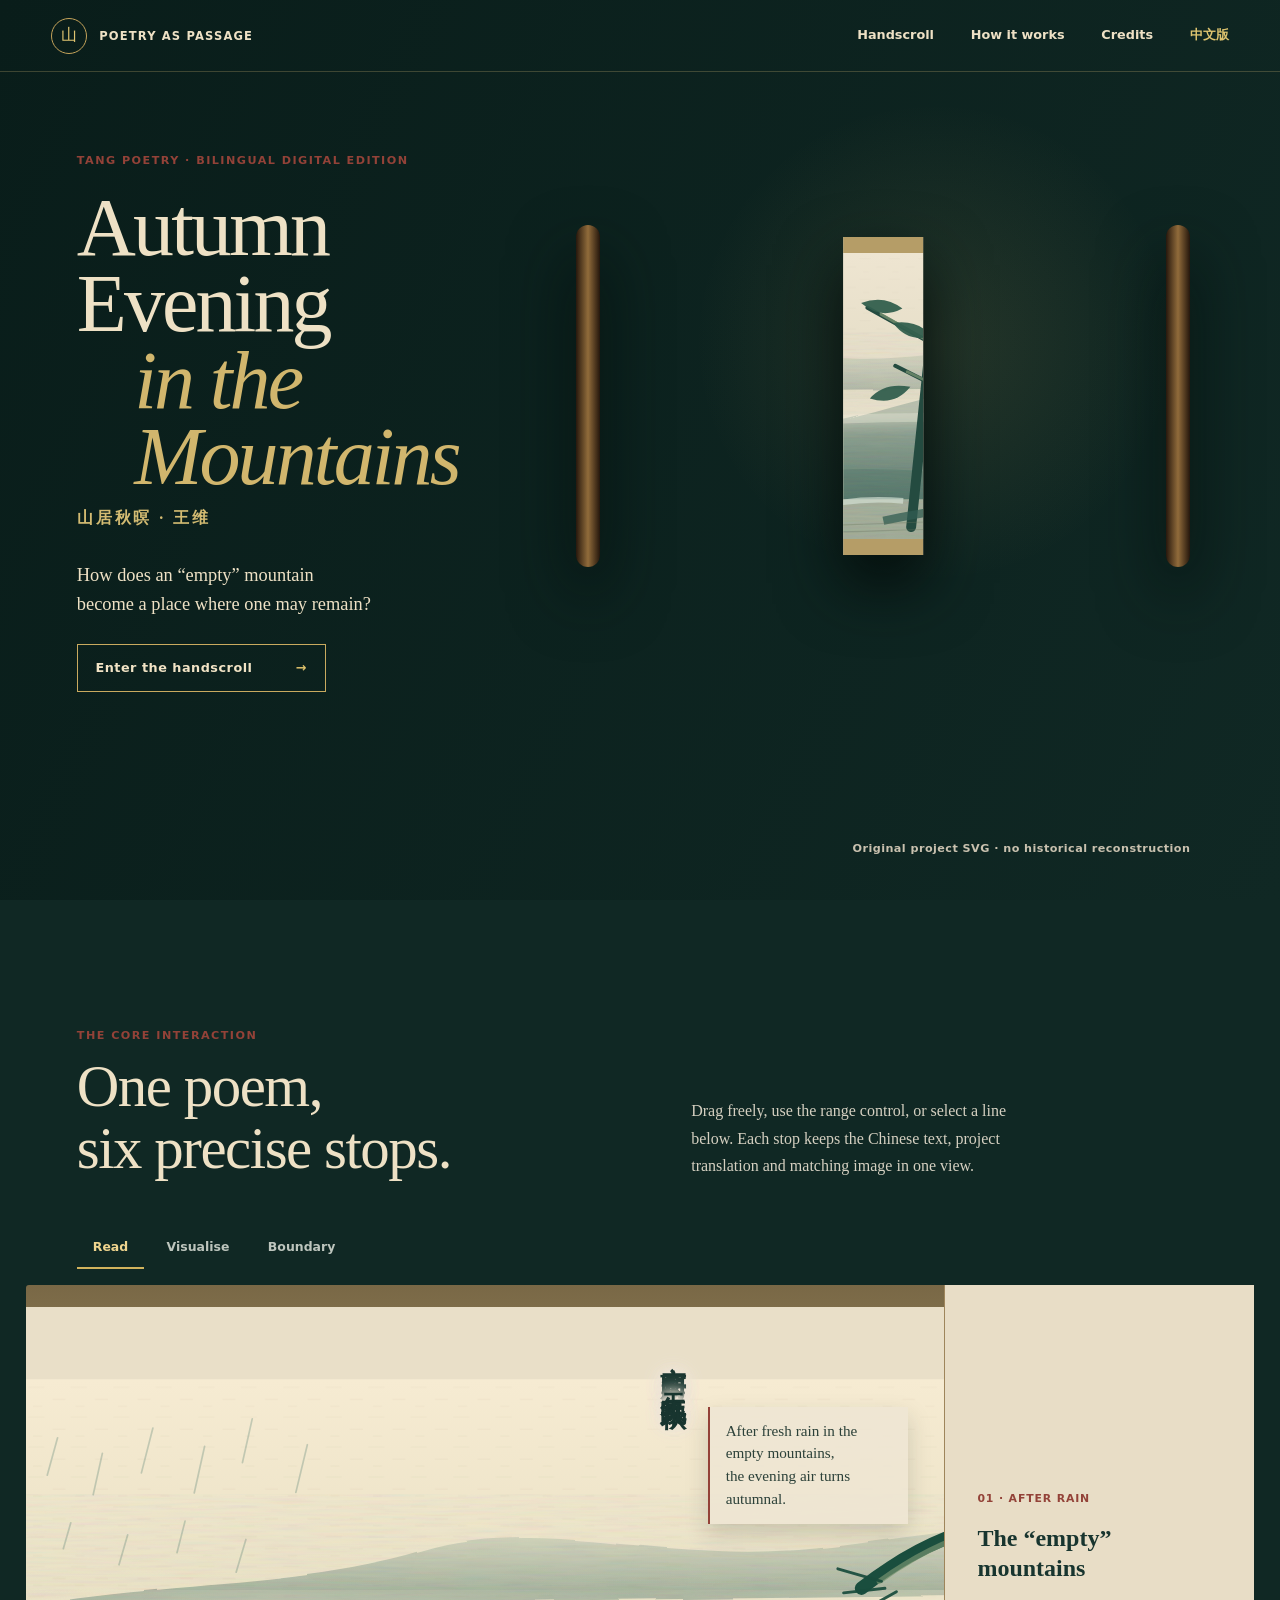
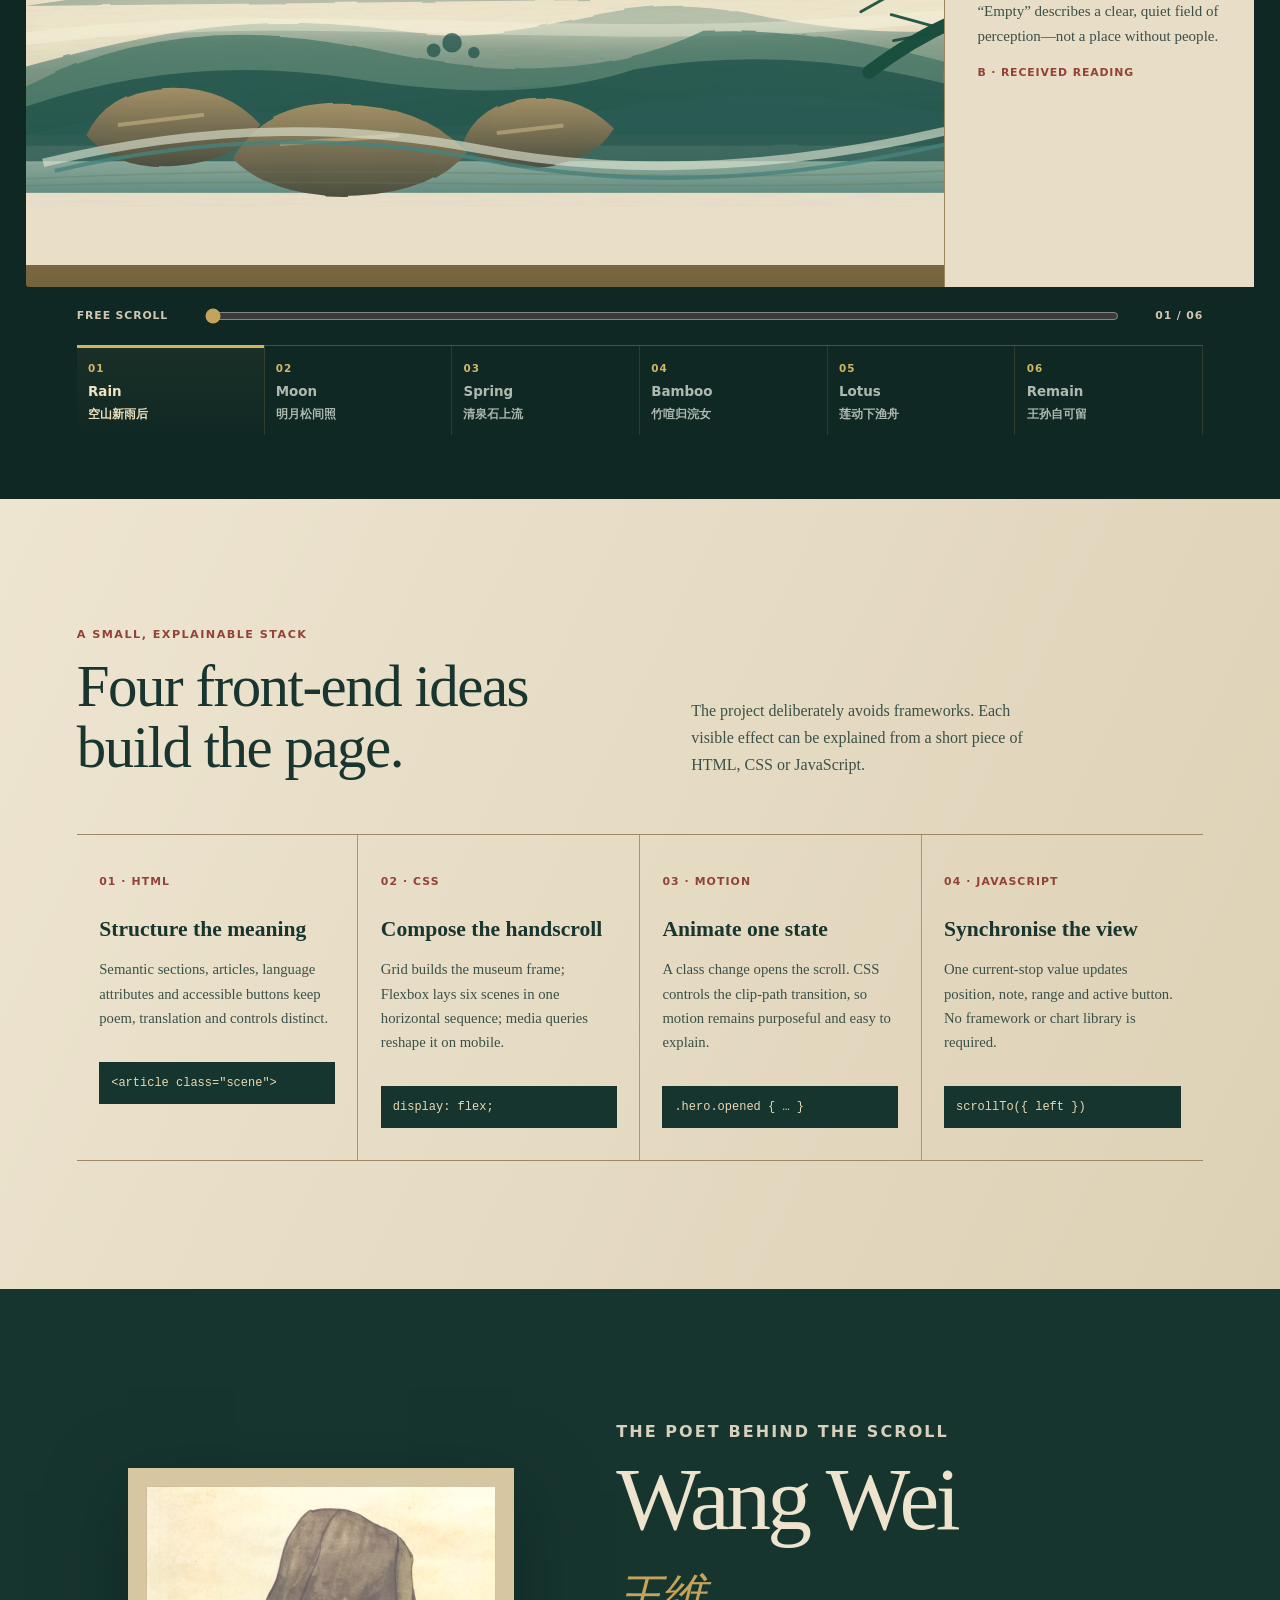
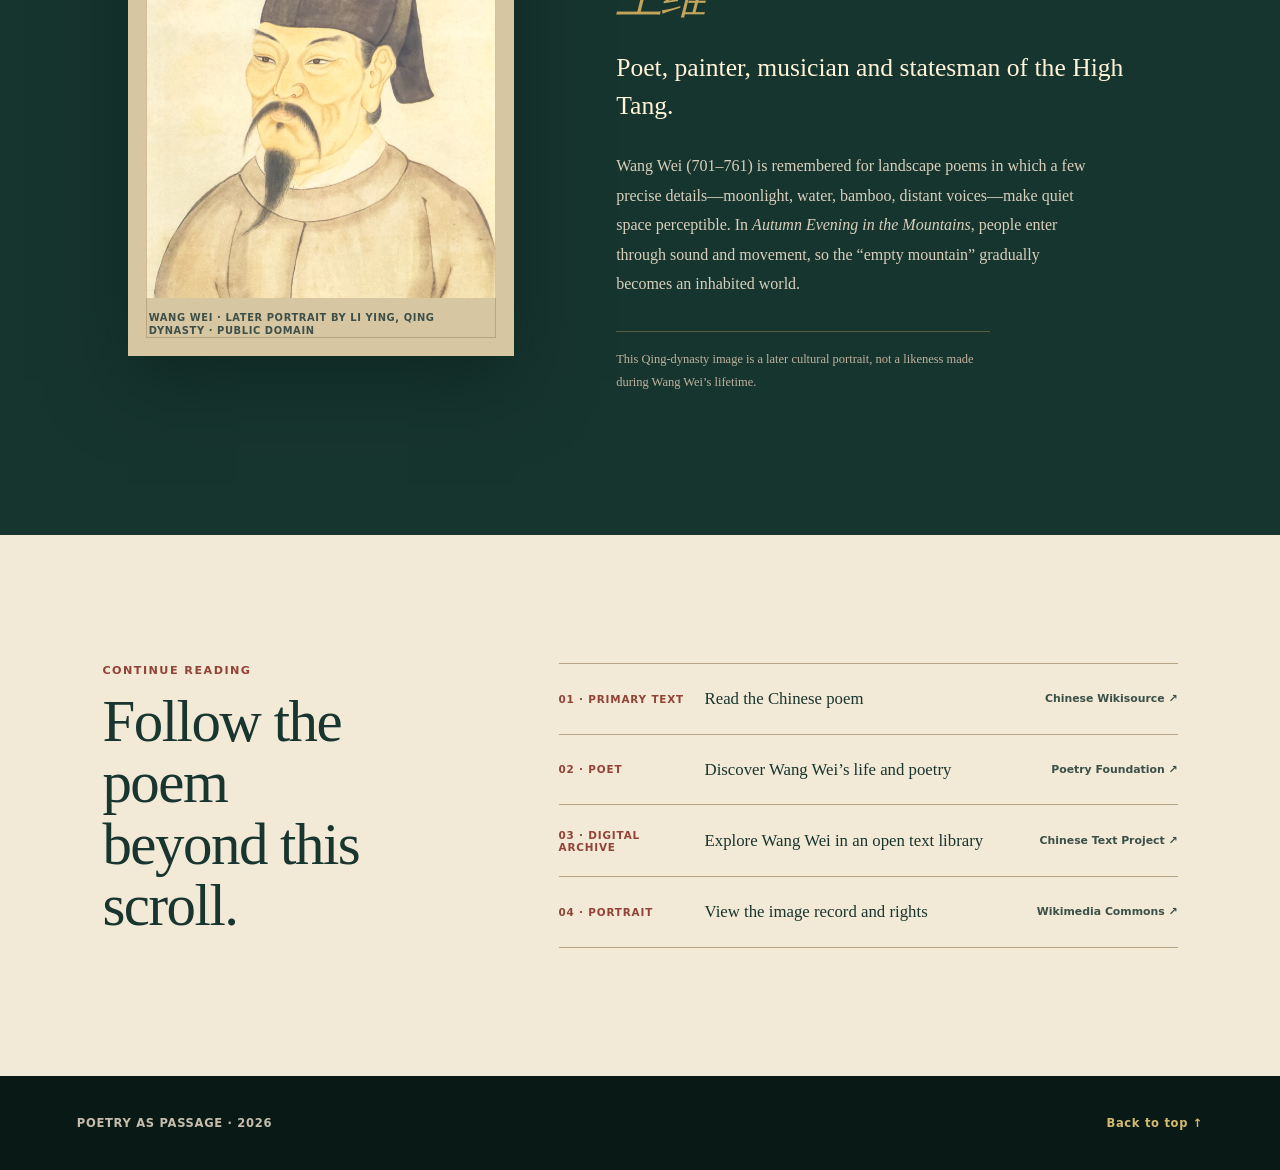
==== commit ea001d8f: "Add Wang Wei context and reading links" ====
--- a/index.html
+++ b/index.html
@@ -78,14 +78,28 @@
       </div>
     </section>
 
+    <section class="poet-section" aria-labelledby="poet-title">
+      <figure>
+        <img src="assets/handscroll/wang-wei-portrait.jpg" alt="A later portrait of the Tang poet Wang Wei, painted by Li Ying in the Qing dynasty">
+        <figcaption>Wang Wei · later portrait by Li Ying, Qing dynasty · Public domain</figcaption>
+      </figure>
+      <div class="poet-copy">
+        <p class="eyebrow">THE POET BEHIND THE SCROLL</p>
+        <h2 id="poet-title">Wang Wei<br><em>王维</em></h2>
+        <p class="poet-lead">Poet, painter, musician and statesman of the High Tang.</p>
+        <p>Wang Wei (701–761) is remembered for landscape poems in which a few precise details—moonlight, water, bamboo, distant voices—make quiet space perceptible. In <cite>Autumn Evening in the Mountains</cite>, people enter through sound and movement, so the “empty mountain” gradually becomes an inhabited world.</p>
+        <p class="portrait-note">This Qing-dynasty image is a later cultural portrait, not a likeness made during Wang Wei’s lifetime.</p>
+      </div>
+    </section>
+
     <section class="credits" id="credits">
-      <div><p class="eyebrow">METHOD &amp; CREDITS</p><h2>Built to be read<br>and explained.</h2></div>
-      <dl>
-        <div><dt>Primary text</dt><dd>Wang Wei, <cite>Autumn Evening in the Mountains</cite>; <a href="https://zh.wikisource.org/wiki/山居秋暝" target="_blank" rel="noopener">check the Chinese text</a>.</dd></div>
-        <div><dt>Translation</dt><dd>Original project translation. “Empty,” “downriver” and <i>Wangsun</i> remain visible interpretive choices.</dd></div>
-        <div><dt>Image</dt><dd><cite>Rain-Cleared Autumn Mountain</cite>, an original SVG composed for this interface—not an ancient painting.</dd></div>
-        <div><dt>Deployment</dt><dd>Dependency-free static HTML, CSS and JavaScript, published with GitHub Pages.</dd></div>
-      </dl>
+      <div><p class="eyebrow">CONTINUE READING</p><h2>Follow the poem<br>beyond this scroll.</h2></div>
+      <div class="link-list">
+        <a href="https://zh.wikisource.org/zh-hans/山居秋暝" target="_blank" rel="noopener"><span>01 · PRIMARY TEXT</span><b>Read the Chinese poem</b><small>Chinese Wikisource ↗</small></a>
+        <a href="https://www.poetryfoundation.org/poets/wei-wang" target="_blank" rel="noopener"><span>02 · POET</span><b>Discover Wang Wei’s life and poetry</b><small>Poetry Foundation ↗</small></a>
+        <a href="https://ctext.org/datawiki.pl?if=en&amp;res=604898" target="_blank" rel="noopener"><span>03 · DIGITAL ARCHIVE</span><b>Explore Wang Wei in an open text library</b><small>Chinese Text Project ↗</small></a>
+        <a href="https://commons.wikimedia.org/wiki/File:王维像_清李瀛绘.jpg" target="_blank" rel="noopener"><span>04 · PORTRAIT</span><b>View the image record and rights</b><small>Wikimedia Commons ↗</small></a>
+      </div>
     </section>
   </main>
   <footer><span>POETRY AS PASSAGE · 2026</span><a href="#top">Back to top ↑</a></footer>
--- a/style.css
+++ b/style.css
@@ -92,12 +92,24 @@
 .tech-grid p{color:var(--body);font-size:.92rem;line-height:1.65}
 .tech-grid code{display:block;margin-top:2rem;padding:.75rem;background:#17352f;color:#e8d8b4;font:500 .75rem/1.5 ui-monospace,SFMono-Regular,monospace}
 
+.poet-section{display:grid;grid-template-columns:minmax(300px,.72fr) 1fr;gap:clamp(3rem,8vw,9rem);align-items:center;padding:8rem 10vw;background:#17352f;color:#eee3cd}
+.poet-section figure{position:relative;margin:0;padding:1.1rem;background:#d7c6a2;box-shadow:0 24px 70px #071c1880}
+.poet-section figure::after{content:"";position:absolute;inset:1.1rem;border:1px solid #8e744a66;pointer-events:none}
+.poet-section img{display:block;width:100%;aspect-ratio:4/4.7;object-fit:cover;object-position:50% 12%;filter:sepia(.14) contrast(1.04)}
+.poet-section figcaption{padding:.8rem .2rem 0;color:#3d4f47;font:700 .62rem/1.4 var(--ui);letter-spacing:.06em;text-transform:uppercase}
+.poet-copy{max-width:660px}
+.poet-copy h2{margin:.7rem 0 1.2rem;font:500 clamp(4rem,7vw,7rem)/.92 var(--serif);letter-spacing:-.04em}
+.poet-copy h2 em{color:var(--gold);font-size:.52em;font-weight:400}
+.poet-copy p{max-width:60ch;color:#d8cfbc;font-size:1rem;line-height:1.85}
+.poet-copy .poet-lead{color:#fff3d8;font:500 clamp(1.25rem,2vw,1.7rem)/1.5 var(--serif)}
+.poet-copy .portrait-note{margin-top:2rem;padding-top:1rem;border-top:1px solid #b79a5d66;color:#bdb39f;font-size:.78rem}
 .credits{display:grid;grid-template-columns:.8fr 1.4fr;gap:8vw;padding:8rem 8vw;background:#f2e9d6}
-.credits dl{margin:0}
-.credits dl>div{display:grid;grid-template-columns:110px 1fr;gap:1rem;padding:1rem 0;border-bottom:1px solid #b7a585}
-.credits dt{font:700 .78rem var(--ui)}
-.credits dd{margin:0;color:var(--body);font-size:.92rem}
-.credits a{color:#7d372f}
+.link-list{border-top:1px solid #b7a585}
+.link-list a{display:grid;grid-template-columns:130px 1fr auto;gap:1rem;align-items:center;padding:1.45rem 0;border-bottom:1px solid #b7a585;color:var(--ink);text-decoration:none;transition:padding .2s,color .2s}
+.link-list a:hover{padding-left:.8rem;color:#7d372f}
+.link-list span{color:var(--red);font:800 .65rem var(--ui);letter-spacing:.08em}
+.link-list b{font:500 1.05rem/1.4 var(--serif)}
+.link-list small{color:var(--body);font:700 .68rem var(--ui)}
 footer{display:flex;justify-content:space-between;padding:2.5rem 6vw;background:#091916;color:#c6bdac;font:700 .72rem var(--ui);letter-spacing:.06em}
 footer a{text-decoration:none;color:#d5bb6f}
 button:focus-visible,a:focus-visible,.handscroll:focus-visible{outline:2px solid #d4b65e;outline-offset:3px}
@@ -135,8 +147,12 @@
   .tech-grid article{min-height:0;padding:1.8rem 0;border-right:0;border-bottom:1px solid #aa9676}
   .tech-grid article:last-child{border-bottom:0}
   .tech-grid code{margin-top:1rem}
+  .poet-section{grid-template-columns:1fr;padding:5rem 1.4rem;gap:2.5rem}
+  .poet-section figure{max-width:420px}
+  .poet-copy h2{font-size:4rem}
   .credits{grid-template-columns:1fr;padding:6rem 1.4rem}
-  .credits dl>div{grid-template-columns:1fr;gap:.35rem}
+  .link-list a{grid-template-columns:1fr auto;gap:.45rem 1rem}
+  .link-list span{grid-column:1/-1}
   footer{flex-direction:column;gap:1rem;padding:2rem 1.4rem}
 }
 @media(prefers-reduced-motion:reduce){*{scroll-behavior:auto!important;transition:none!important}}
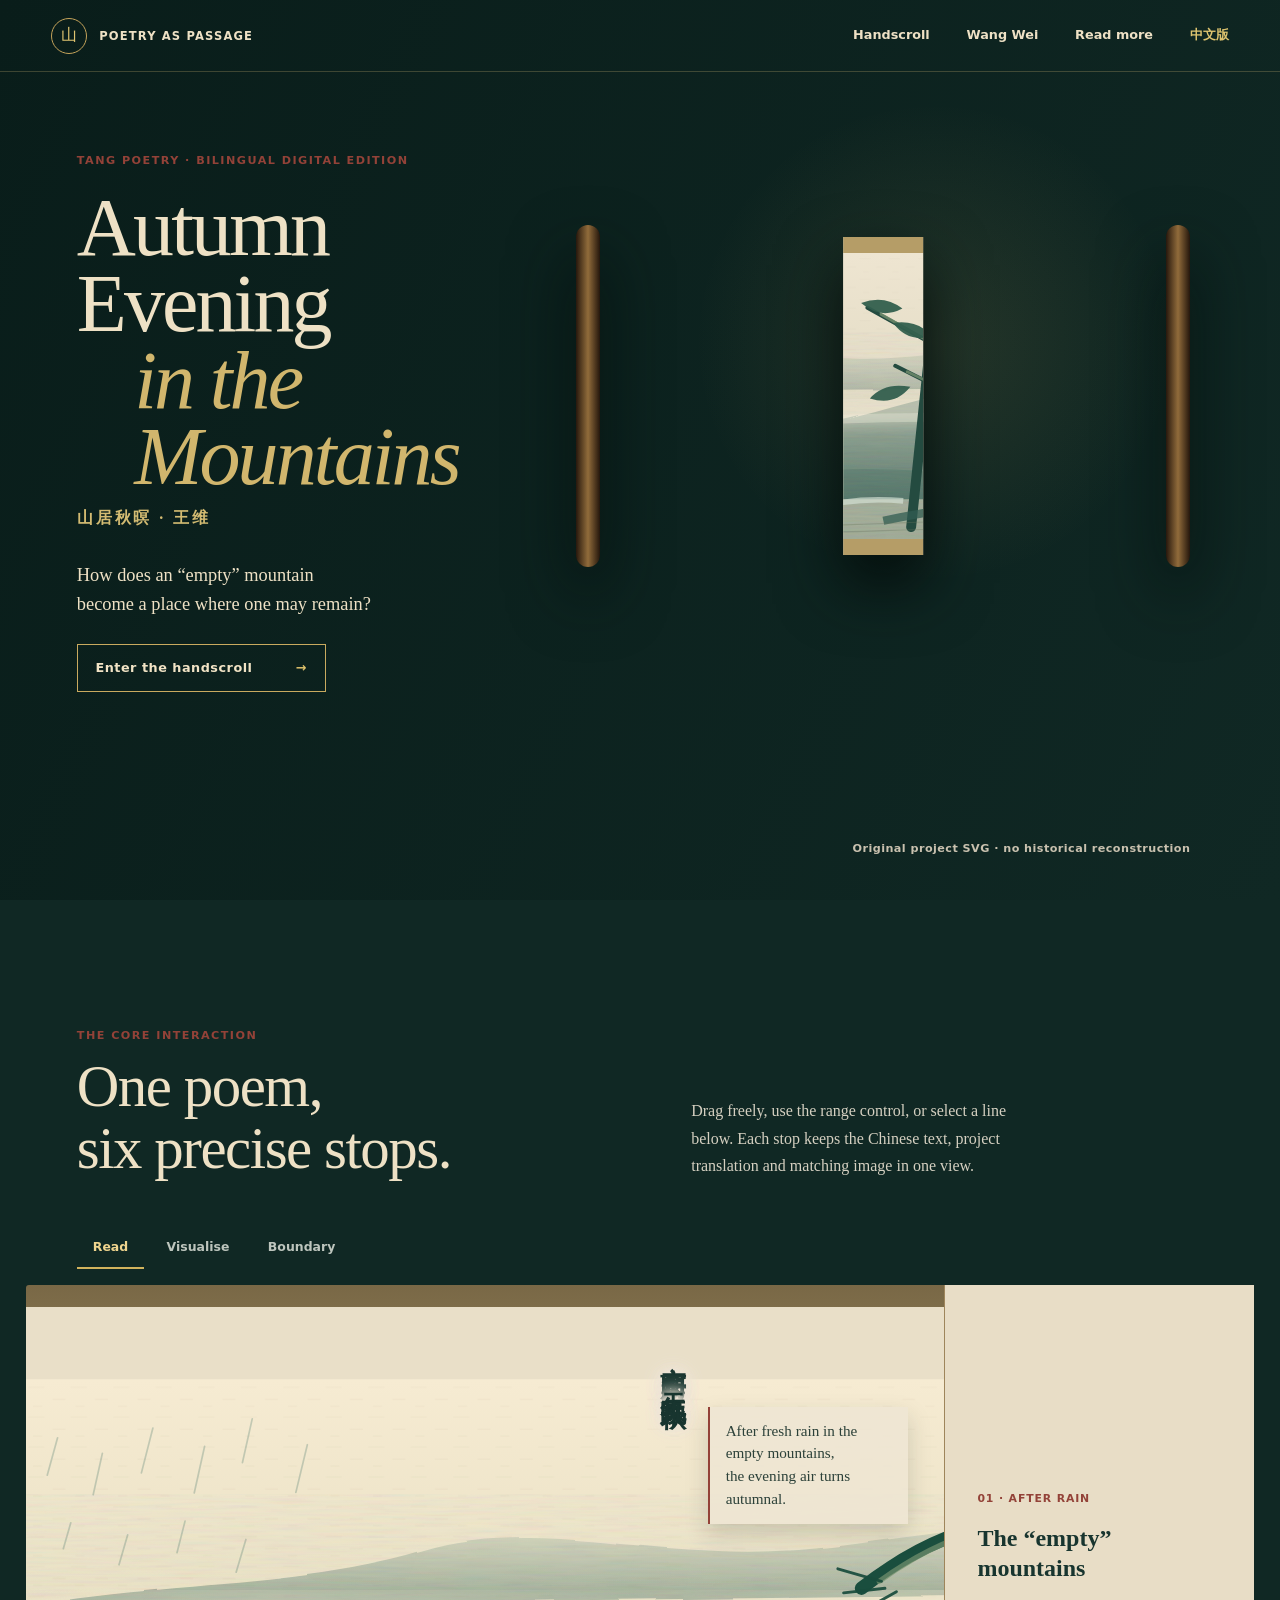
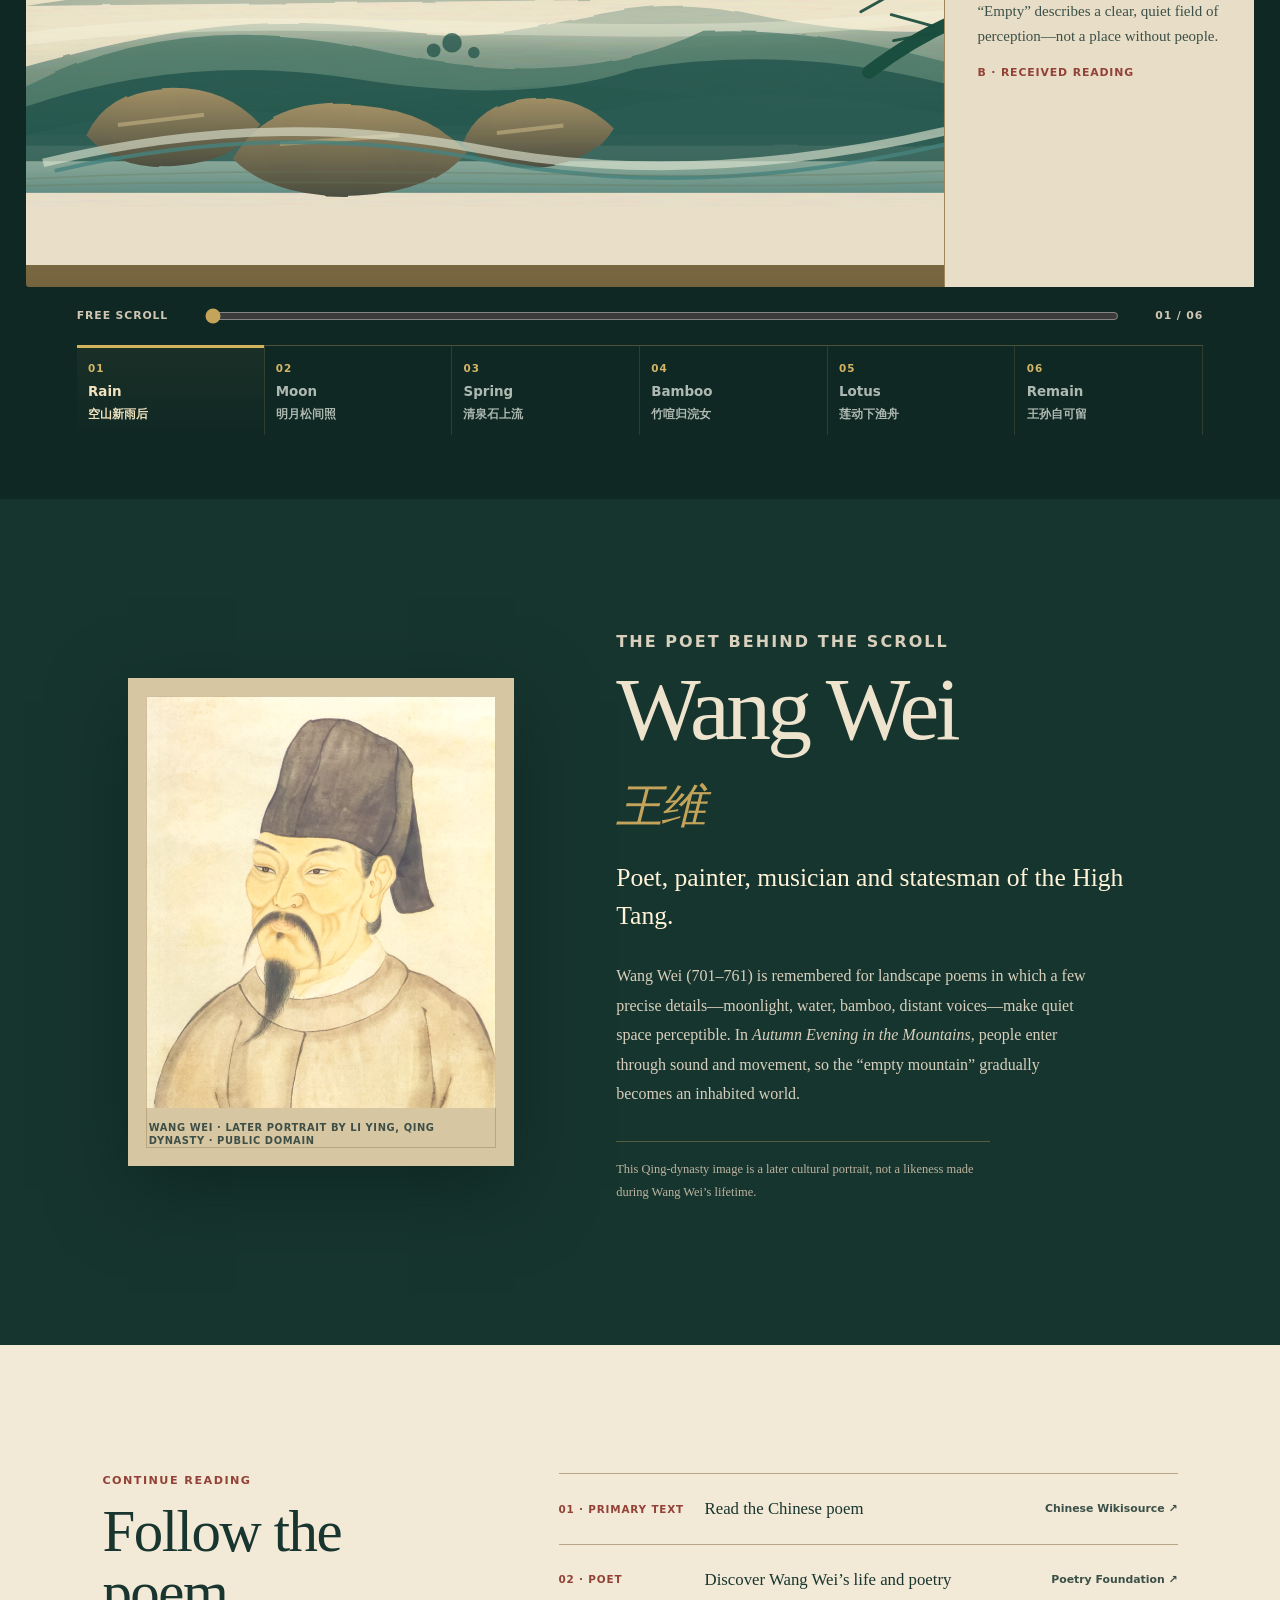
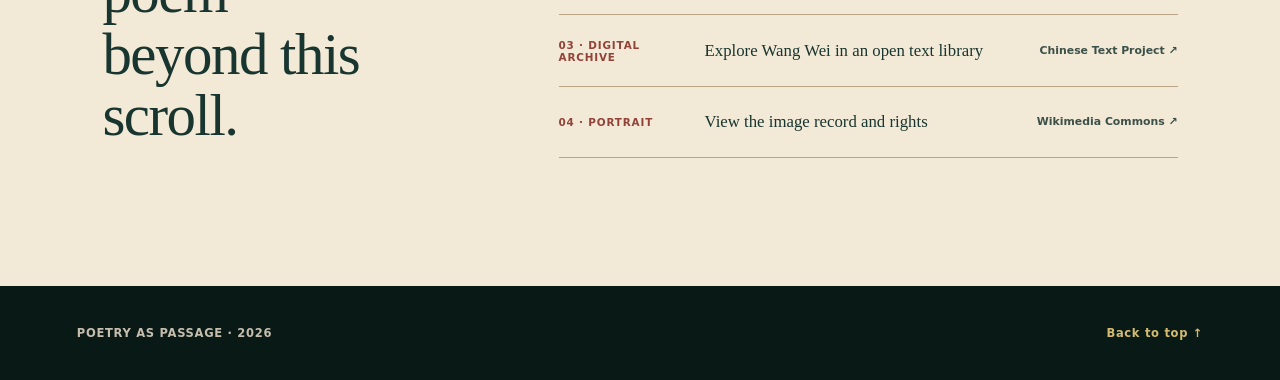
==== commit f9edf152: "Remove visitor-facing technology section" ====
--- a/index.html
+++ b/index.html
@@ -13,7 +13,7 @@
   <a class="skip-link" href="#scroll">Skip to the handscroll</a>
   <header class="site-header">
     <a class="brand" href="#top"><span aria-hidden="true">山</span><b>POETRY AS PASSAGE</b></a>
-    <nav aria-label="Main navigation"><a href="#scroll">Handscroll</a><a href="#build">How it works</a><a href="#credits">Credits</a><a href="zh.html" lang="zh-CN">中文版</a></nav>
+    <nav aria-label="Main navigation"><a href="#scroll">Handscroll</a><a href="#poet">Wang Wei</a><a href="#credits">Read more</a><a href="zh.html" lang="zh-CN">中文版</a></nav>
     <button class="menu" type="button" aria-label="Open navigation" aria-expanded="false">☰</button>
   </header>
 
@@ -65,20 +65,7 @@
       </div>
     </section>
 
-    <section class="build-section" id="build" aria-labelledby="build-title">
-      <header class="section-intro light">
-        <div><p class="eyebrow">A SMALL, EXPLAINABLE STACK</p><h2 id="build-title">Four front-end ideas<br>build the page.</h2></div>
-        <p>The project deliberately avoids frameworks. Each visible effect can be explained from a short piece of HTML, CSS or JavaScript.</p>
-      </header>
-      <div class="tech-grid">
-        <article><span>01 · HTML</span><h3>Structure the meaning</h3><p>Semantic sections, articles, language attributes and accessible buttons keep poem, translation and controls distinct.</p><code>&lt;article class="scene"&gt;</code></article>
-        <article><span>02 · CSS</span><h3>Compose the handscroll</h3><p>Grid builds the museum frame; Flexbox lays six scenes in one horizontal sequence; media queries reshape it on mobile.</p><code>display: flex;</code></article>
-        <article><span>03 · MOTION</span><h3>Animate one state</h3><p>A class change opens the scroll. CSS controls the clip-path transition, so motion remains purposeful and easy to explain.</p><code>.hero.opened { … }</code></article>
-        <article><span>04 · JAVASCRIPT</span><h3>Synchronise the view</h3><p>One current-stop value updates position, note, range and active button. No framework or chart library is required.</p><code>scrollTo({ left })</code></article>
-      </div>
-    </section>
-
-    <section class="poet-section" aria-labelledby="poet-title">
+    <section class="poet-section" id="poet" aria-labelledby="poet-title">
       <figure>
         <img src="assets/handscroll/wang-wei-portrait.jpg" alt="A later portrait of the Tang poet Wang Wei, painted by Li Ying in the Qing dynasty">
         <figcaption>Wang Wei · later portrait by Li Ying, Qing dynasty · Public domain</figcaption>
--- a/style.css
+++ b/style.css
@@ -81,17 +81,6 @@
 .stop-picker b{display:block;margin:.25rem 0;font-size:.84rem}
 .stop-picker small{display:block;font:600 .72rem var(--cn);color:inherit}
 
-.build-section{padding:8rem 6vw;background:linear-gradient(115deg,#eee5d1,#ddd1b5)}
-.section-intro.light{padding:0 0 3.5rem;color:var(--ink)}
-.section-intro.light>p{color:var(--body)}
-.tech-grid{display:grid;grid-template-columns:repeat(4,1fr);border-block:1px solid #9e8967}
-.tech-grid article{min-height:310px;padding:2rem 1.4rem;border-right:1px solid #aa9676}
-.tech-grid article:last-child{border-right:0}
-.tech-grid span{color:var(--red);font:800 .68rem var(--ui);letter-spacing:.1em}
-.tech-grid h3{margin:1.3rem 0 .8rem;font-size:1.35rem;line-height:1.3}
-.tech-grid p{color:var(--body);font-size:.92rem;line-height:1.65}
-.tech-grid code{display:block;margin-top:2rem;padding:.75rem;background:#17352f;color:#e8d8b4;font:500 .75rem/1.5 ui-monospace,SFMono-Regular,monospace}
-
 .poet-section{display:grid;grid-template-columns:minmax(300px,.72fr) 1fr;gap:clamp(3rem,8vw,9rem);align-items:center;padding:8rem 10vw;background:#17352f;color:#eee3cd}
 .poet-section figure{position:relative;margin:0;padding:1.1rem;background:#d7c6a2;box-shadow:0 24px 70px #071c1880}
 .poet-section figure::after{content:"";position:absolute;inset:1.1rem;border:1px solid #8e744a66;pointer-events:none}
@@ -141,12 +130,6 @@
   .range-row>span{display:none}
   .stop-picker{display:flex;overflow-x:auto;margin:1rem 1.4rem 0;padding-bottom:.5rem;scroll-snap-type:x mandatory}
   .stop-picker button{flex:0 0 145px;scroll-snap-align:start}
-  .build-section{padding:6rem 1.4rem}
-  .section-intro.light{padding-bottom:2.5rem}
-  .tech-grid{grid-template-columns:1fr}
-  .tech-grid article{min-height:0;padding:1.8rem 0;border-right:0;border-bottom:1px solid #aa9676}
-  .tech-grid article:last-child{border-bottom:0}
-  .tech-grid code{margin-top:1rem}
   .poet-section{grid-template-columns:1fr;padding:5rem 1.4rem;gap:2.5rem}
   .poet-section figure{max-width:420px}
   .poet-copy h2{font-size:4rem}
